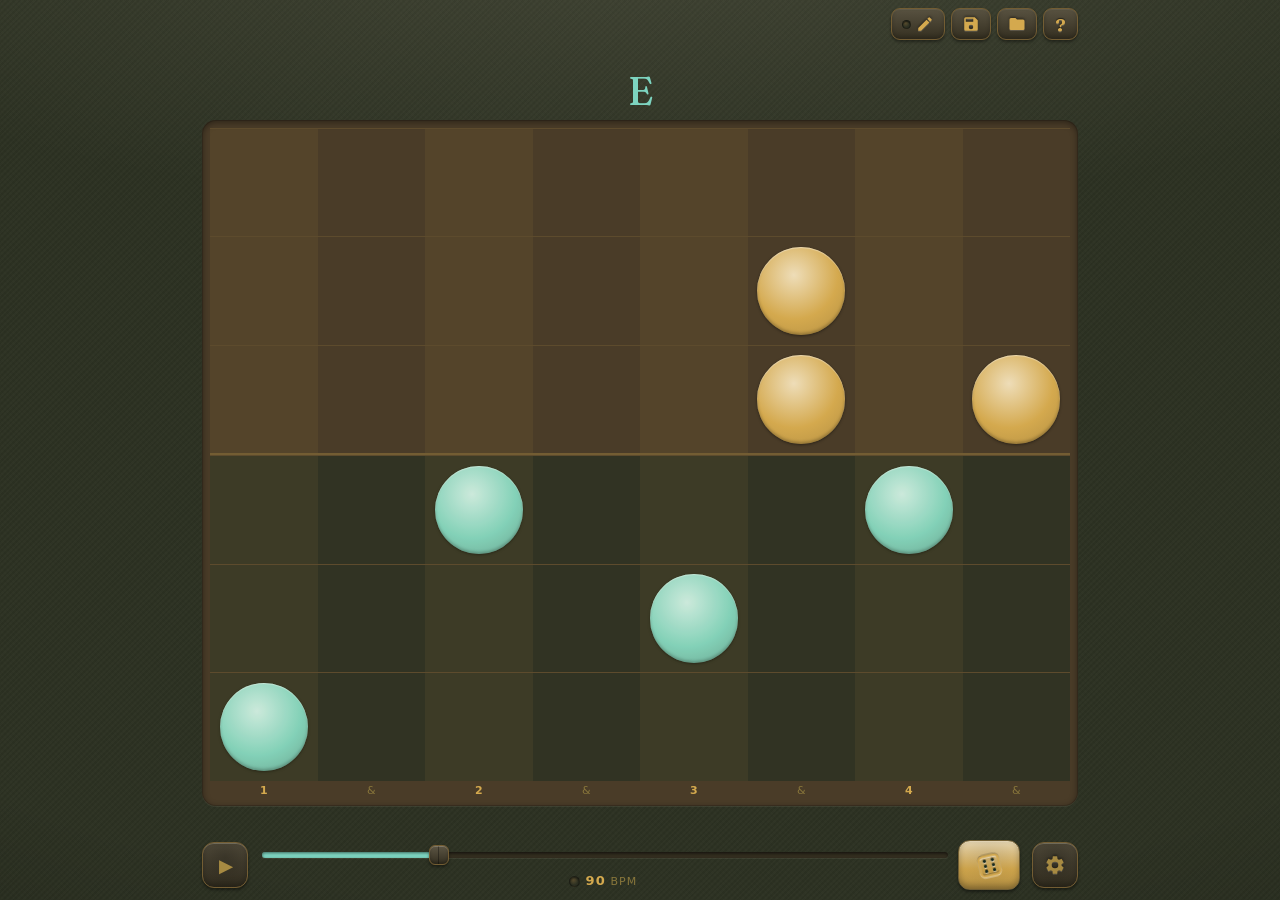
==== index.html @ ef6b600b "v3.11.0 - Nylon / Steel tone toggle (open item 16) His report: the sound is "a bit twangy, almost ha" ====
<!DOCTYPE html>
<html lang="en">
<head>
  <meta charset="UTF-8" />
  <!-- user-scalable=no + maximum-scale=1: his call (v2.14.4). Honoured in a
       standalone install; iOS Safari has ignored it in a browser tab since iOS 10,
       which is why `touch-action: pan-y` on html/body carries that case. See the
       document-lock comment in styles.css. -->
  <meta name="viewport" content="width=device-width, initial-scale=1, maximum-scale=1, user-scalable=no, viewport-fit=cover" />
  <meta name="theme-color" content="#17291e" />
  <meta name="description" content="Random, playable Travis-picking practice patterns on a drum-machine grid." />
  <title>Travis Picker</title>

  <!-- PWA: installable + offline. iOS mostly ignores the manifest, so the
       apple-* tags and apple-touch-icon below are what actually make the
       home-screen install (standalone launch + icon) work on iPhone. -->
  <link rel="manifest" href="manifest.webmanifest" />
  <link rel="icon" type="image/png" sizes="32x32" href="icons/favicon-32.png" />
  <link rel="apple-touch-icon" href="icons/apple-touch-icon.png" />
  <meta name="apple-mobile-web-app-capable" content="yes" />
  <meta name="apple-mobile-web-app-status-bar-style" content="black-translucent" />
  <meta name="apple-mobile-web-app-title" content="Travis" />

  <link rel="stylesheet" href="css/styles.css" />
</head>
<body>
  <main>
    <!-- Header, TWO rows: capo state + the four pattern actions, then the name
         on its own line. It was one row from v2.10.2 (that collapse is what paid
         for moving the musical context above the grid), and the name came back
         down in v2.11.0 when the Guide became a fourth pill: with a capo set,
         the name was left 35px of a 351px row. It now has the full width in
         every state. Measured at 4 bars — see the .app-head comment in the CSS
         for what the second row costs on each screen size. -->
    <header class="app-head">
      <div class="ctx-row">
        <!-- Capo state, top-LEFT and in the same place in both chord modes. Only
             exists when a capo is set, so the default screen is untouched. -->
        <span id="capo-tag" class="capo-tag" data-help="capo-tag" hidden></span>
        <div class="grid-actions">
          <!-- Icon-only (v2.8.2): the three pills were the last text controls in an
               app that otherwise speaks in glyphs, and their labels were eating the
               header width the context readout needs — dropping them frees ~58px,
               which is what keeps even a 4-accidental custom progression at full
               14px instead of shrinking to 11.7px. Engraved like the gear and die.
               `title` carries the words (and the saved count) for a long-press. -->
          <button id="edit-toggle" class="pill pill-icon" type="button" aria-pressed="false" data-help="edit-toggle"
                  aria-label="Edit pattern" title="Toggle manual editing"><span class="rec-lamp" aria-hidden="true"></span><svg viewBox="0 0 24 24" aria-hidden="true"><path d="M3 17.25V21h3.75L17.81 9.94l-3.75-3.75L3 17.25zm17.71-10.21a1 1 0 0 0 0-1.41l-2.34-2.34a1 1 0 0 0-1.41 0l-1.83 1.83 3.75 3.75 1.83-1.83z"/></svg></button>
          <!-- Save and Load are NAV in help mode (help.js's NAV_SELECTOR), not
               educational stops — same treatment as the gear: they're doorways
               into sheets that now have real content of their own worth
               explaining, so the card lives on what's inside, not the pill. -->
          <button id="open-save" class="pill pill-icon" type="button"
                  aria-label="Save pattern" title="Save"><svg viewBox="0 0 24 24" aria-hidden="true"><path d="M17 3H5a2 2 0 0 0-2 2v14a2 2 0 0 0 2 2h14a2 2 0 0 0 2-2V7l-4-4zm-5 16a3 3 0 1 1 0-6 3 3 0 0 1 0 6zm3-10H5V5h10v4z"/></svg></button>
          <button id="open-load" class="pill pill-icon" type="button"
                  aria-label="Load pattern" title="Load"><svg viewBox="0 0 24 24" aria-hidden="true"><path d="M10 4H4a2 2 0 0 0-2 2v12a2 2 0 0 0 2 2h16a2 2 0 0 0 2-2V8a2 2 0 0 0-2-2h-8l-2-2z"/></svg></button>
          <!-- The Guide moved here from the Options sheet (v2.11.0): it was the
               only ACTION in there wearing a field label, and help belongs with
               the app's other always-reachable actions, not on a settings page. -->
          <button id="open-help" class="pill pill-icon pill-help" type="button"
                  aria-pressed="false" data-help="help-mode"
                  aria-label="Help mode: tap anything to see what it does"
                  title="Help">?</button>
        </div>
      </div>
      <div class="name-row" data-help="loaded-name">
        <span id="loaded-name" class="loaded-name"></span>
      </div>
    </header>

    <div class="stage">
      <!-- ONE slot above the grid says what you're playing over, in both chord
           modes: the single chord, or the progression's Roman numerals + key.
           They used to live in different places (chord here, progression up in
           the header), so the readout moved when you switched modes. The slot's
           height is reserved, so the grid never shifts; the big single-mode
           chord still overflows it upward, as it always did. -->
      <!-- One explanation, two boxes: the slot's own height is reserved and
           full-width, but what's IN it is either a 40px chord overflowing
           upward or a text-width run of numerals. `data-help-ring` points help
           mode's highlight at whichever child is actually showing, so it rings
           the thing you tapped rather than the reserved space around it. -->
      <div id="chord-head" class="chord-head" data-help="chord-head" data-help-ring=".c, #context">
        <span class="c"></span>
        <span id="context" class="context" hidden></span>
      </div>
      <section id="grid" class="grid" aria-label="Pattern grid" data-help="grid"></section>
    </div>
  </main>

  <!-- The only permanently-visible controls: the things you reach for with a
       guitar in your hands. Everything else lives in the Options sheet. -->
  <div class="controls">
    <!-- Status chips: sit bottom-right, above the gear, so the header name row
         is reserved for the pattern name. Both can show at once (e.g. Full
         Random bass under ×2), so they're a row, not one slot. -->
    <div class="type-indicators">
      <span id="x2-indicator" class="type-indicator" data-help="x2-indicator"></span>
      <span id="type-indicator" class="type-indicator" data-help="type-indicator"></span>
    </div>
    <div class="transport">
      <button id="play" class="btn-icon btn-play" type="button" aria-pressed="false" data-help="play"
              aria-label="Start metronome">&#x25B6;&#xFE0E;</button>
      <div class="slider-wrap" data-help="bpm">
        <input id="bpm" class="bpm-slider" type="range" min="40" max="240" step="1" value="90"
               aria-label="Tempo in beats per minute" />
        <div class="bpm-readout"><!-- No data-help: the lamp sits INSIDE .slider-wrap, so a tap on it walks up
             to the Tempo card. It's a jewel blinking beside a number marked BPM,
             and its one non-obvious job (counting you in) is Play's card. -->
        <span id="beat-lamp" class="beat-lamp" aria-hidden="true"></span><output id="bpm-value" class="bpm-value" for="bpm">90</output> BPM</div>
      </div>
      <button id="generate" class="btn-icon btn-roll" type="button" data-help="generate"
              aria-label="Generate a new pattern" title="Generate">
        <svg viewBox="0 0 24 24" aria-hidden="true"><rect x="3.2" y="3.2" width="17.6" height="17.6" rx="4" fill="none" stroke="currentColor" stroke-width="2"/><circle cx="8.4" cy="7.4" r="1.4"/><circle cx="8.4" cy="12" r="1.4"/><circle cx="8.4" cy="16.6" r="1.4"/><circle cx="15.6" cy="7.4" r="1.4"/><circle cx="15.6" cy="12" r="1.4"/><circle cx="15.6" cy="16.6" r="1.4"/></svg>
      </button>
      <button id="open-options" class="btn-icon btn-gear" type="button"
              aria-label="Options" title="Options">
        <svg viewBox="0 0 24 24" aria-hidden="true"><path d="M19.14 12.94c.04-.3.06-.61.06-.94 0-.32-.02-.64-.07-.94l2.03-1.58a.49.49 0 0 0 .12-.61l-1.92-3.32a.488.488 0 0 0-.59-.22l-2.39.96c-.5-.38-1.03-.7-1.62-.94l-.36-2.54a.484.484 0 0 0-.48-.41h-3.84c-.24 0-.43.17-.47.41l-.36 2.54c-.59.24-1.13.57-1.62.94l-2.39-.96c-.22-.08-.47 0-.59.22L2.74 8.87c-.12.21-.08.47.12.61l2.03 1.58c-.05.3-.09.63-.09.94s.02.64.07.94l-2.03 1.58a.49.49 0 0 0-.12.61l1.92 3.32c.12.22.37.29.59.22l2.39-.96c.5.38 1.03.7 1.62.94l.36 2.54c.04.24.24.41.47.41h3.84c.24 0 .44-.17.48-.41l.36-2.54c.59-.24 1.12-.56 1.62-.94l2.39.96c.22.08.47 0 .59-.22l1.92-3.32c.12-.22.07-.47-.12-.61l-2.01-1.58zM12 15.6a3.6 3.6 0 1 1 0-7.2 3.6 3.6 0 0 1 0 7.2z"/></svg>
      </button>
    </div>
  </div>

  <!-- Options: generation inputs (set between takes) + app-wide preferences. -->
  <div id="options-sheet" class="sheet" hidden>
    <div class="sheet-backdrop" data-close></div>
    <section class="sheet-panel" role="dialog" aria-modal="true" aria-labelledby="options-title">
      <!-- TWO PAGES. The sheet used to hold everything at once and sat at 460px
           of a 487px cap on a 375x553 phone — ~27px spare, i.e. room for zero new
           control rows (a row is 58px). That ceiling had already pushed the die
           onto a section-header line and left the capo nowhere to go. Splitting
           on the natural seam — what the PATTERN is, vs how the APP behaves —
           gives each page ~150px spare.
           The tabs ride the sheet's TITLE line, so the split costs no height at
           all (the version tag moved into the Guide to make the room). -->
      <header class="sheet-head">
        <h2 id="options-title">Options</h2>
        <div class="segmented seg-tabs" role="tablist" aria-label="Options pages">
          <button type="button" role="tab" id="tab-setup" class="active"
                  aria-controls="page-setup" aria-selected="true">Setup</button>
          <button type="button" role="tab" id="tab-prefs"
                  aria-controls="page-prefs" aria-selected="false">Preferences</button>
        </div>
        <button class="sheet-close" type="button" data-close aria-label="Close"><svg viewBox="0 0 12 12" aria-hidden="true"><path d="M1 1l10 10M11 1L1 11"/></svg></button>
      </header>

      <!-- Both pages occupy the SAME grid cell, so the panel is always as tall as
           the taller one and switching tabs can't make the sheet jump. The
           inactive page is hidden by `visibility` (still occupying its cell), not
           `display`. -->
      <div class="sheet-pages">

      <div class="sheet-page" id="page-setup" role="tabpanel" aria-labelledby="tab-setup">

      <!-- Row 1 is the instrument's CONTEXT — one chord or a progression, and
           where the capo is. Deliberately NOT the die's row (see row 2). -->
      <div class="control-row format-capo">
        <div class="field" data-help="chord-mode">
          <span>Format</span>
          <div id="chord-mode" class="segmented" role="group" aria-label="Chord mode">
            <button type="button" data-mode="single" class="active">Single</button>
            <button type="button" data-mode="progression">Progression</button>
          </div>
        </div>

        <!-- The empty slot sits BETWEEN the two controls as of v2.14.4, which is
             what right-aligns the capo (his note). It moved rather than
             disappearing, so the row keeps its fixed 3-slot geometry — and putting
             the slack here instead of at the right edge means the capo's legend
             still sits over its own stepper rather than floating left of it, which
             is what "right align the button, not the label" asks for.
             The "sounds in" readout used to live in this slot; it moved into the
             header's capo tag (v2.12.0), where the capo state is already reported,
             so the two halves of one fact stopped living on two screens. -->
        <div class="field"></div>

        <!-- Capo: a shape-first transpose. The grid's frets are SHAPE frets, so
             nothing on screen changes — this shifts the sounding pitch and the
             concert-key readout only. Negative values are a down-tuned guitar
             (the same transform, which a physical capo can't do). -->
        <div class="field" data-help="capo">
          <span>Capo</span>
          <div class="stepper" id="capo">
            <button type="button" data-capo-step="-1" aria-label="Capo down">−</button>
            <output id="capo-value" aria-live="off">0</output>
            <button type="button" data-capo-step="1" aria-label="Capo up">+</button>
          </div>
        </div>
      </div>

      <!-- Row 2 is the die's row, and holds NOTHING else it doesn't re-roll —
           that adjacency is the only thing telling you what the die's scope is,
           and since v2.14.4 the die sits directly BESIDE the chord rather than out
           at the row's edge (his note). The whole group is centred, and the two
           modes are cut to the same total width, so nothing moves when you switch.
           See .control-row.with-die. -->
      <div class="control-row with-die">
        <!-- TWO controls that open ONE panel (v2.14.1, his call): the chord and
             its quality are separate cylinders, so they're separated here too —
             two legends over two wells with a division line between them. The
             <select> underneath is still one control holding one chord id; only
             the trigger's face is split (see chordSplitLabel in wheel.js). -->
        <label class="field field-split" id="field-chord" data-help="field-chord">
          <span class="split-legends"><span>Chord</span><span>Quality</span></span>
          <select id="chord"></select>
        </label>

        <!-- ONE field over TWO selects (v2.14.5, his call): key × progression is a
             cross-product the same way root × quality is — "let's play a 1-4-5 in
             C" — so it wears the same split field and opens the same two-drum
             panel. #key carries `dd-native data-dd="1"` so enhanceAll SKIPS it:
             there is one trigger here, owned by #progression, and the key reel
             writes to #key through the commitKey handed to the renderer. Both
             selects stay the source of truth and app.js's two `change` listeners
             are untouched. -->
        <label class="field field-split" id="field-keyprog" data-help="field-keyprog" hidden>
          <span class="split-legends"><span>Key</span><span>Progression</span></span>
          <select id="key" class="dd-native" data-dd="1" aria-label="Key"></select>
          <select id="progression" aria-label="Progression"></select>
        </label>

        <div class="field field-die">
          <!-- The die is a carved key SUNK into a well now (session 27, his call):
               same recessed-well + raised-key material as the capo stepper, so the
               Options sheet speaks one hardware language. The well is the sized
               46px element; the key fills it and sinks straight in on press. This
               deliberately differs from the transport's PROUD Generate die — two
               dice, two treatments, because the options die sits among wells. -->
          <div class="die-well">
          <button id="randomize-chords" class="die-btn" type="button" data-help="randomize-chords"
                  aria-label="Random key and progression" title="Random key &amp; progression">
            <!-- A SIX, and tilted, to match the transport's die (v2.14.6, his
                 note). Same pip layout and radii as #generate's — two columns of
                 three — so the two dice read as the same object; the tilt is on
                 the svg in CSS, like the transport's. The form factor stays this
                 button's own: an engraved outline on a flat key, not the cream
                 Bakelite face. -->
            <svg viewBox="0 0 24 24" aria-hidden="true"><rect x="3.2" y="3.2" width="17.6" height="17.6" rx="4" fill="none" stroke="currentColor" stroke-width="2"/><circle cx="8.4" cy="7.4" r="1.4"/><circle cx="8.4" cy="12" r="1.4"/><circle cx="8.4" cy="16.6" r="1.4"/><circle cx="15.6" cy="7.4" r="1.4"/><circle cx="15.6" cy="12" r="1.4"/><circle cx="15.6" cy="16.6" r="1.4"/></svg>
          </button>
          </div>
        </div>
      </div>

      <!-- Thumb and Fingers sit side by side because that IS the model: two
           layers, generated and re-rolled independently. The row's slots are
           UNEVEN (see .control-row.layers) — the Thumb menu has by far the
           longest values and the other two have the shortest. -->
      <div class="control-row layers">
        <label class="field" data-help="bass">
          <span>Thumb</span>
          <select id="bass"></select>
        </label>
        <label class="field" data-help="chaos">
          <span>Fingers</span>
          <select id="chaos"></select>
        </label>
        <!-- Session 36 — Pattern length's old slot. A two-key segmented
             control, same family as Format/Capo/the die (his call, not the
             Sound-toggle lamp material — that belongs to the Preferences
             page, this sheet's Setup page speaks carved-keys-in-a-well).
             Starts `data-locked` to match the default Single mode (see
             #field-keyprog's static `hidden` for the same pattern);
             setChordMode() flips it as the mode changes.
             LOCKED, NOT `disabled` (his call, session 36c): a disabled button
             can't be `:active`, so a press gave no feedback at all — he wants
             it to press in and POP BACK OUT, i.e. visibly refuse rather than
             sit dead. So the keys stay enabled, the lock lives on the wrapper,
             and app.js refuses the commit; the ka-chunk stays silent because a
             locked press is a no-op, the same rule as re-pressing an already-
             seated key or the capo at an end-stop. -->
        <div class="field" data-help="x2">
          <span>×2</span>
          <div id="x2-toggle" class="segmented" role="group" aria-label="×2 mode" data-locked>
            <button type="button" data-x2="off" class="active">×1</button>
            <button type="button" data-x2="on">×2</button>
          </div>
        </div>
      </div>

      <!-- Swing. On the Setup page rather than Preferences because this is
           part of what you're PLAYING, not how the app behaves — the same
           reasoning that keeps chord and capo here. It is NOT a generation
           input: the die doesn't roll it and it isn't in the pattern, which is
           why it sits below the die's row rather than in it.

           ONE smooth slider over the whole range, like the BPM one it sits
           below — the user tried five named detents (v2.13.1) and preferred
           this. It swings the "&"s only; the quarters resolution that briefly
           rode beside it here was cut for not being Travis picking. -->
      <div class="control-row">
        <label class="field span-3" id="field-swing" data-help="swing">
          <span>Swing</span>
          <div class="slider-well">
            <input id="swing" class="swing-slider" type="range" min="50" max="75" step="1" value="50"
                   aria-label="Swing amount" aria-valuetext="Straight">
            <output id="swing-value" class="swing-value" for="swing">Straight</output>
          </div>
        </label>
      </div>

      </div><!-- /page-setup -->

      <div class="sheet-page is-away" id="page-prefs" role="tabpanel" aria-labelledby="tab-prefs">

      <p class="sheet-sec">Sound</p>

      <!-- Amp pilot lamps in a 2x2 bank — the jewel lights when the layer is on.
           Metronome / Melody / Count-in are what you hear during play; Buttons is
           the UI press-click (its own on/off). ids are unchanged (click-toggle =
           metronome, pattern-toggle = melody) so the app wiring is untouched. -->
      <div class="lamp-row">
        <label class="lamp" data-help="click-toggle">
          <input id="click-toggle" type="checkbox" checked />
          <span class="jewel"></span>
          <span class="t">Metronome</span>
        </label>
        <label class="lamp" data-help="pattern-toggle">
          <input id="pattern-toggle" type="checkbox" checked />
          <span class="jewel"></span>
          <span class="t">Melody</span>
        </label>
        <label class="lamp" data-help="count-in-toggle">
          <input id="count-in-toggle" type="checkbox" checked />
          <span class="jewel"></span>
          <span class="t">Count-in</span>
        </label>
        <label class="lamp" data-help="ui-sound-toggle">
          <input id="ui-sound-toggle" type="checkbox" checked />
          <span class="jewel"></span>
          <span class="t">Buttons</span>
        </label>
      </div>

      <!-- Tone rides UNDER the Sound lamps, not in the appearance row below:
           it's what the guitar sounds like, not how the app looks. A field (the
           dropdown/well family) rather than a segmented key, because carved keys
           in a well are the SETUP page's material and the lamp bank is this
           page's — a two-key segment here would import Setup's language. -->
      <div class="control-row">
        <label class="field" data-help="tone">
          <span>Tone</span>
          <select id="tone"></select>
        </label>
      </div>

      <!-- No "Appearance" caption: these two fields name themselves, the page is
           already called Preferences, and a group caption that looks exactly like
           a field label stacked on top of field labels says nothing. -->
      <div class="control-row">
        <label class="field" data-help="label-mode">
          <span>Note labels</span>
          <select id="label-mode"></select>
        </label>
        <label class="field" data-help="theme">
          <span>Theme</span>
          <select id="theme"></select>
        </label>
      </div>

      </div><!-- /page-prefs -->
      </div><!-- /sheet-pages -->
    </section>
  </div>

  <!-- Saved library: save the current pattern, or load/delete an existing one -->
  <div id="saved-sheet" class="sheet" hidden>
    <div class="sheet-backdrop" data-close></div>
    <section class="sheet-panel" role="dialog" aria-modal="true" aria-labelledby="saved-title">
      <header class="sheet-head">
        <h2 id="saved-title">Save</h2>
        <!-- Export/Import/Restore used to ride this row as three always-visible
             text buttons (session 39); session 43 tucked them behind a "..."
             toggle. His follow-up: keep the toggle, but the revealed buttons
             belong back on THIS row, to the right of the title, same as
             before — not pushed onto a row of their own below. -->
        <button id="library-menu-btn" class="sheet-menu-btn" type="button" data-help="library-menu"
                aria-label="Library options" title="Library options" hidden>
          <svg viewBox="0 0 24 24" aria-hidden="true"><circle cx="5" cy="12" r="2.2"/><circle cx="12" cy="12" r="2.2"/><circle cx="19" cy="12" r="2.2"/></svg>
        </button>
        <div id="library-menu" class="library-menu" hidden>
          <button id="export-btn" type="button" data-help="export-btn">Export</button>
          <button id="import-btn" type="button" data-help="import-btn">Import</button>
          <button id="restore-builtins-btn" type="button" data-help="restore-builtins-btn">Restore</button>
          <input id="import-file" type="file" accept="application/json" hidden />
        </div>
        <button class="sheet-close" type="button" data-close aria-label="Close"><svg viewBox="0 0 12 12" aria-hidden="true"><path d="M1 1l10 10M11 1L1 11"/></svg></button>
      </header>

      <p id="import-hint" class="save-hint"></p>

      <div id="save-section">
        <div class="save-row">
          <input id="save-name" type="text" placeholder="Name this pattern" autocomplete="off" data-help="save-name" />
          <button id="save-btn" class="btn-primary" type="button" data-help="save-btn">Save</button>
        </div>
        <div class="save-hint-row">
          <span id="save-lamp" class="save-lamp" aria-hidden="true"></span>
          <p id="save-hint" class="save-hint"></p>
        </div>
      </div>

      <!-- One card covers every dynamic row inside: the per-item markup is all
           built in app.js, so (same precedent as the grid's per-bar chord
           picker, grid.js) it carries no data-help of its own and falls
           through to this static parent instead — the "every data-help target
           has copy" test only scans this file, not app.js. -->
      <ul id="saved-list" class="saved-list" data-help="saved-list"></ul>
    </section>
  </div>

  <script type="module" src="js/app.js"></script>
</body>
</html>
---- css/styles.css ----
/* styles.css — mobile-first. Phone portrait is the target; desktop is an
   afterthought widened via a min-width query at the bottom.

   VISUAL LANGUAGE (v2.1 identity pass): the whole screen is one warm tweed
   "faceplate" — a piece of gear. The pattern grid is RECESSED into it; the
   transport buttons are RAISED and carved; the type voice is a serif (Fraunces).
   The mood board was 60s/70s RCA country + Gretsch walnut-and-gold + tweed amps.

   Colors come from themes.json via js/theme.js, which sets these custom
   properties on :root. The values below are the "merle" defaults so the app
   still renders correctly if the theme fetch fails. The tweed weave / sheen /
   vignette overlays are fixed rgba (texture, not hue) so they ride every theme;
   the color pass tunes the roles, not this file's structure. */

/* THE PANEL SPEAKS IN THREE VOICES, and each one has a job (session 17):

   --serif   Fraunces. What a control SAYS: values, names, prose — and any word
             INSIDE a control (a dropdown's value, a lamp's name, a button's
             word). The app's actual voice.
   --legend  Jost. What the machine CALLS a thing: the small tracked caps ABOVE
             a control, silkscreened onto the faceplate. Never changes, and
             should recede — Fraunces is characterful enough for both of them.
   --numeral A rounded geometric, for fret numerals inside note circles ONLY.
             A legibility exception, not a third opinion: serif hairlines and
             tracked caps both go mushy at 11px in a 30px circle.

   Both bundled + precached — no font CDN, because the app runs offline. Adding
   a font means adding it to sw.js PRECACHE and bumping CACHE; there's a test.

   Fraunces: latin subset, full variable axes (wght/opsz/SOFT/WONK), OFL 1.1,
   see fonts/OFL-Fraunces.txt.

   Jost: latin subset, variable 400–600, OFL 1.1, see fonts/OFL-Jost.txt.
   Chosen over the system Futura it resembles because REFERENCING a commercial
   system face is only free while every user is on Apple hardware — an OFL face
   is ours to embed, renders identically everywhere, and stays free if this is
   ever sold. Same footing as Fraunces. */
@font-face {
  font-family: "Fraunces";
  src: url("../fonts/fraunces-latin.woff2") format("woff2");
  font-weight: 100 900;
  font-display: swap;
}
@font-face {
  font-family: "Jost";
  src: url("../fonts/jost-latin.woff2") format("woff2");
  font-weight: 400 600;
  font-display: swap;
}

:root {
  --bg: #17291e;        /* app background */
  --surface: #4a3c28;   /* empty grid cells / panels */
  --accent: #d4a94e;    /* beat highlights, buttons, headers, text */
  --active: #7dd4c0;    /* filled note circles (thumb) */
  --label: #12241a;     /* text inside note circles */

  /* Derived by theme.js (blends); these fallbacks match JERRY, the default
     since v2.9.2 — read out of the live app rather than hand-computed, so a
     failed themes.json fetch lands on exactly what a successful one produces. */
  --text: #d4a94e;
  --muted: #88763b;
  --line: #735d33;
  --beat-tint: #5c4a2d;
  --control: #3d3726;
  --playhead: #5e7965;
  --faceplate: #2c3122; /* the tweed base tone (blend of bg+surface) */
  --grid-line: #5d4b2d;
  --band-thumb: #313323;
  --beat-wash: rgba(212, 169, 78, 0.07);
  --hardware: #a3874a;
  --hardware-deep: #725f34;
  --glyph: #a78a42;
  --lamp-hot: #ceefe7;
  --lamp-rim: #45756a;
  --lamp-glow: rgba(125, 212, 192, 0.55);
  --jewel-off-hi: #584c2d;
  --jewel-off: #2e3123;
  --active-deep: #62a596;
  --accent-deep: #b28e42;
  --active-hi: #cbeee6;
  --accent-hi: #eeddb8;
  --recess-shadow: rgba(0, 0, 0, 0.45);

  /* fixed texture overlay (theme-independent bevel highlight) */
  --bevel-hi: rgba(255, 240, 215, 0.07);

  --serif: "Fraunces", "Iowan Old Style", "Charter", Georgia, serif;
  /* The legend falls back to a GROTESQUE, never to the rounded numeral face —
     if Jost is slow or missing, a panel legend should still read as engraved. */
  --legend: "Jost", "Helvetica Neue", Helvetica, Arial, sans-serif;
  --numeral: ui-rounded, "SF Pro Rounded", -apple-system, system-ui, sans-serif;

  /* ONE legend tier, deliberately (session 17). The sheet used to have two —
     a 9px/0.22em section caption above 10px/0.14em field labels — which put the
     SMALLER type on the thing that outranked, and left the two Options pages
     opening with different objects. Anything that names a control from outside
     it now uses exactly these three values. */
  --legend-size: 10px;
  --legend-track: 0.16em;
  --legend-weight: 500;

  /* THE CHORD WHEEL'S GEOMETRY lives here, not in .dd-wheel, because two places
     have to agree on it (v2.14.3, his call): the panel's two barrels, and the
     Options chord field, which is cut to the same width so the control you press
     is the size of the mechanism it opens. The field's well contributes 9px of
     padding + 1px of border per side, which is exactly what the housing
     contributes around the drums — so ONE number serves both, and since
     dropdown.js anchors a panel to the trigger's left edge, each barrel opens
     directly under its own half of the field. */
  /* --drums-w is the PRIMARY constant since v2.14.5, and the two pickers derive
     their splits from it — chord × quality and key × progression must open the
     identical housing, or the field would have to change width between chord
     modes, which is the thing he asked us to stop doing in v2.14.4. */
  --drums-w: 217px;   /* the housing's inside width */
  --drum-gap: 10px;   /* clear space either side of the axle line */
  --drum-axle: 1px;
  --drum-span: calc(var(--drums-w) - var(--drum-gap) * 2 - var(--drum-axle));
  /* Each pair names its FIRST face and derives the second, so a pair can never
     stop summing to the housing. Measured at the reel's 17px serif: "I–♭VII–IV"
     is the widest label anywhere on a drum at ~87px, which is why the progression
     face gets 124 and the key face (widest "Am", ~29px) gets 72. */
  --drum-root: 88px;
  --drum-quality: calc(var(--drum-span) - var(--drum-root));
  --drum-key: 72px;
  --drum-prog: calc(var(--drum-span) - var(--drum-key));
  --wheel-w: calc(var(--drums-w) + 20px);

  /* One gap for every control row, referenced rather than repeated because the
     die's row now computes a member's width FROM it (v2.14.4) — two copies of 8px
     would let the Key/Progression pair stop summing to --wheel-w. */
  --row-gap: 8px;
}

* { box-sizing: border-box; }

/* Kill the ~300ms double-tap-to-zoom delay on tap targets, so a fast double-tap
   on the die fires two generates instead of triggering Safari's zoom gesture.
   Scoped to interactive controls, NOT the viewport — pinch-zoom stays enabled. */
/* `.stepper` is in this list for its CONTAINER, not its buttons: at an end-stop
   the button under your finger goes `disabled`, and the tap then falls through
   to the well behind it — which, without this, is an untagged element and gets
   Safari's double-tap zoom. Rapid capo taps hit that every time. */
button, select, input, .cell, .lamp, .stepper, .segmented {
  touch-action: manipulation;
  /* Kill iOS's default blue tap-highlight overlay — it flashed as a "halo" on
     the light Elizabeth faceplate (invisible on dark themes). We draw our own
     press feedback (push-in + click), so the native flash is pure noise. */
  -webkit-tap-highlight-color: transparent;
}

/* Long-pressing a control on iOS selects its text and can raise the callout
   menu — correct for a web page, wrong for a piece of gear: nobody wants to
   select the word "Unruly" off a knob. NOTE the deliberate absence of `input`
   from this list (unlike the rule above): the save-name field needs selection
   and paste. Prose stays selectable too — the Guide is for reading. */
/* `.bpm-readout` is here as of v2.14.4 (his note): it's a READOUT, not a control,
   so it was in neither list and long-pressing "90 BPM" selected it and raised the
   callout. The `<output>` inside it inherits. Any new readout needs the same. */
button, select, .cell, .lamp, .stepper, .segmented, .dd-trigger, .dd-option,
.pill, .capo-tag, .context, .bar-header, .bpm-readout {
  -webkit-user-select: none;
  user-select: none;
  -webkit-touch-callout: none;
}

/* must beat display:flex etc so hidden controls actually hide */
[hidden] { display: none !important; }

/* THE DOCUMENT IS LOCKED: no page scroll, no rubber-band, no pinch or double-tap
   zoom (v2.14.4, his call — "generally disable scrolling and double tap / pinch to
   zoom across the board"). This REVERSES the earlier scoping decision, which put
   `touch-action` on individual controls and deliberately left the viewport
   zoomable; the app is a fixed one-screen instrument and nothing should slide
   under your thumb mid-take.

   `pan-y` rather than `none`, deliberately: `none` here would also forbid panning
   inside the descendants that are SUPPOSED to scroll — the wheel's reels, a
   dropdown panel, the saved list, and `main` itself, which is the silent safety
   valve that lets the grid scroll inside its own box on a screen too small for it
   (320×454). `pan-y` still rules out pinch-zoom AND double-tap zoom, because both
   are only offered for `auto` and `manipulation`.

   Paired with `user-scalable=no, maximum-scale=1` on the viewport meta. Note iOS
   Safari has ignored `user-scalable=no` in a browser TAB since iOS 10 but honours
   it in a standalone install, so `touch-action` is what carries the tab case. None
   of this is verifiable on the dev box — there is no touch there. */
html, body {
  margin: 0;
  height: 100%;
  overflow: hidden;
  overscroll-behavior: none;
  touch-action: pan-y;
}

body {
  color: var(--text);
  font: 15px/1.3 var(--serif);
  display: flex;
  flex-direction: column;
  min-height: 100dvh;
  -webkit-text-size-adjust: 100%;
  /* the tweed faceplate: top sheen, edge vignette, woven crosshatch, base tone */
  background:
    radial-gradient(120% 52% at 50% -8%, rgba(255, 240, 215, 0.10), transparent 62%),
    radial-gradient(150% 108% at 50% 44%, transparent 52%, rgba(0, 0, 0, 0.34)),
    repeating-linear-gradient(45deg, rgba(0, 0, 0, 0.035) 0 2px, transparent 2px 4px),
    repeating-linear-gradient(-45deg, rgba(255, 245, 225, 0.018) 0 2px, transparent 2px 4px),
    var(--faceplate);
  background-attachment: fixed;
}

/* ---- main / stage ---- */
main {
  flex: 1;
  overflow: auto;
  padding: max(8px, env(safe-area-inset-top)) 12px 4px;
  display: flex;
  flex-direction: column;
}

/* Header, TWO rows again since v2.11.0 — capo + actions, then the name on its
   own line. It went to one row in v2.10.2 to buy the 31px that moved the musical
   context above the grid; the name is coming back down because the row got a
   fourth pill (the Guide) and, with a capo set, the name was left 35px — an
   ellipsis and nothing else. Now it gets the full 351px in every state.
   MEASURED at 4 bars: nothing overflows and the grid never shrinks. On a
   414×818 phone it costs nothing visible (112px of stage slack absorbs it);
   at 375×553 the clearance under the grid goes 28px → 11px, which is the whole
   price. Re-measure both if this row's height ever changes. */
.app-head { flex: 0 0 auto; }

.ctx-row {
  display: flex;
  align-items: center;
  gap: 9px;
  min-height: 32px;
}
/* The name's own row. Full width, so a long saved name reads instead of
   ellipsizing against the pills — which is the entire reason it moved. */
.name-row { display: flex; align-items: baseline; min-width: 0; }
/* THE ROW MUST HOLD ITS HEIGHT WHEN EMPTY. A fresh generation has no name at
   all (deliberate — no "Untitled" placeholder), and an empty inline box is 0px
   tall, so the header swung 33 ↔ 55px and the grid jumped every time you loaded
   or saved. The zero-width space gives the span a line box from ITS OWN font
   metrics, so the reservation tracks the name's size instead of a magic number
   that would silently drift out of step with it. */
.loaded-name::before { content: "\200B"; }
/* (The version tag once lived here, then in the Options sheet header, then at
   the foot of the Guide; it's on help mode's own card now — see
   .help-pop-version. Every earlier home cost width a readout beside it needed.) */
/* Progression + key, ABOVE THE GRID since v2.10.2, in the same slot the single
   chord uses — the two are the same piece of information and used to sit in
   different places. It gets the stage's full width there instead of the ~196px
   it had beside the pills, so `fitContext()` (14px base, 10.5px floor) now never
   has to shrink anything; it stays as insurance for a longer future readout.
   The fixed line-height matters: ♭/♯ (U+266D/U+266F) aren't in Fraunces and the
   fallback font's taller metrics would grow the line box — and with it the row. */
.context {
  max-width: 100%;
  min-width: 0;
  overflow: hidden;
  text-overflow: ellipsis;
  white-space: nowrap;
  text-align: center;
  font-family: var(--serif);
  font-size: 22px;      /* must match CONTEXT_BASE_PX — fitContext sets it inline */
  line-height: 26px;
  font-weight: 600;
  color: var(--text);
  font-variation-settings: "opsz" 30, "SOFT" 30;
}
/* Lifted off the grid's top edge, the same way (and for the same reason) as the
   single-mode chord below — `position: relative; top`, never a `transform`,
   which would promote a compositing layer and reproduce the iOS lingering-label
   bug. Single mode never showed this because .c was already lifted 9px; the
   progression readout sat flush, so edit mode's dashed outline ran through it. */
.context { position: relative; top: -4px; }
.context .key { color: var(--active); font-variation-settings: "opsz" 30, "wght" 560, "SOFT" 40; }
/* the · between progression and key — still breathing room, but 5px not 10px:
   it's 12px of a row where every pixel goes to fitting the numerals unshrunk. */
.context .sep { display: inline-block; margin: 0 5px; }
/* Capo indicator — present ONLY when a capo is set, so the default screen is
   untouched. Top-LEFT of the header, the same place in both chord modes. It can
   afford to be here now that the context has moved above the grid: sharing the
   row with the readout, "whole step down" (~124px) left it 63px and truncated
   the numerals. It shares row 1 with the four pills, which don't yield — so the
   tag is the one that shrinks. (The pattern name has had its own row since
   v2.11.0 and is no longer involved.) */
.capo-tag {
  /* Shrinkable, unlike the pills beside it. The worst string it can hold —
     "WHOLE STEP DOWN → F♯m", single mode on G♯m — measures 151.2px against the
     156.3px the four pills leave it, and at `0 0 auto` anything longer would
     shove the pills off the row instead of degrading. It ellipsizes now. */
  flex: 0 1 auto;
  min-width: 0;
  overflow: hidden;
  text-overflow: ellipsis;
  padding-right: 2px;
  font-family: var(--legend);
  font-size: 10px;
  font-weight: var(--legend-weight);
  letter-spacing: 0.08em;
  text-transform: uppercase;
  white-space: nowrap;
  color: var(--muted);
  /* Carries the sounding key since v2.12.0, so it can contain ♭/♯ — neither is
     in Jost, and the fallback that serves them has a taller line box. Measured:
     "CAPO 2 → F♯" takes this box 13px → 14.5px unpinned. That does NOT currently
     move anything, because the pills beside it are taller and set the row's
     height — so this pin is insurance, not a fix for an observed bug. It's here
     because the house rule says any text that can hold ♭/♯ gets one, and the day
     this row's height stops being pills-driven is not the day to remember why. */
  line-height: 13px;
}
.grid-actions { margin-left: auto; display: flex; gap: 6px; flex: 0 0 auto; }

/* Raised, carved hardware buttons — the transport's bevel language (top-lit face,
   bright top edge, inner bottom shadow, drop shadow) scaled to pill size, so
   Edit/Save/Load feel like real buttons instead of flat software chips. */
.pill {
  font-family: var(--serif);
  color: var(--text);
  border: 1px solid var(--line);
  border-radius: 9px;
  padding: 6px 11px;
  font-size: 13px;
  font-weight: 600;
  cursor: pointer;
  white-space: nowrap;
  background:
    linear-gradient(180deg, rgba(255, 245, 225, 0.14), rgba(0, 0, 0, 0.14)),
    var(--control);
  box-shadow: inset 0 1px 0 var(--bevel-hi),
              inset 0 -2px 4px rgba(0, 0, 0, 0.22),
              0 2px 3px rgba(0, 0, 0, 0.38);
}
.pill:active { transform: translateY(1px); box-shadow: inset 0 2px 6px rgba(0, 0, 0, 0.45); }
/* Icon-only pills (Edit / Save / Load). The glyph is engraved into the pill with
   the same intaglio drop-shadow pair as the transport buttons, so a generic
   pencil/floppy/folder reads as part of the faceplate rather than as borrowed
   software chrome. `line-height: 0` keeps the button the same height as the old
   text version — the row above the grid is a measured 32px. */
.pill-icon {
  display: inline-flex;
  align-items: center;
  padding: 6px 10px;
  line-height: 0;
}
.pill-icon svg {
  width: 18px;
  height: 18px;
  display: block;
  fill: currentColor;
  filter: drop-shadow(0 -1px 1px rgba(0, 0, 0, 0.55)) drop-shadow(0 1px 0 rgba(255, 245, 225, 0.18));
}
/* The Guide, as a fourth pill. Its glyph is a real letter rather than an SVG,
   so it wears the intaglio as a text-shadow pair instead of a drop-shadow
   filter — same engraving, different mechanism. `line-height` is set because
   .pill-icon zeroes it for SVGs. */
.pill-help {
  font-family: var(--serif);
  font-size: 17px;
  font-weight: 700;
  line-height: 18px;
  padding: 6px 11px;
  text-shadow: 0 -1px 1px rgba(0, 0, 0, 0.55), 0 1px 0 rgba(255, 245, 225, 0.18);
}
/* The REC lamp still rides the Edit pill; with no text beside it the lamp and
   glyph need an explicit gap. */
.pill-icon .rec-lamp { margin-right: 5px; }
/* Edit armed = a latching button pressed IN (engaged), wearing the lit REC lamp.
   The pressed look + the red lamp carry the state — no accent ring needed. */
.pill[aria-pressed="true"] {
  color: var(--text);
  transform: translateY(1px);
  background:
    linear-gradient(180deg, rgba(0, 0, 0, 0.18), rgba(255, 245, 225, 0.05)),
    var(--control);
  box-shadow: inset 0 2px 6px rgba(0, 0, 0, 0.5);
}
.pill:disabled { opacity: 0.45; cursor: default; box-shadow: inset 0 1px 0 var(--bevel-hi); }

/* "Armed" REC lamp on the Edit pill: edit mode is the app's record-armed state,
   so the pencil pill wears a pilot lamp that lights and slowly pulses when live
   (pairs with the dashed grid outline). Idle = dark glass; armed = the theme's
   hot lamp colour, glowing brighter than the amber fill it sits on. */
.rec-lamp {
  display: inline-block;
  vertical-align: middle;
  width: 9px;
  height: 9px;
  margin-right: 6px;
  border-radius: 50%;
  /* same glassy jewel body as the Click/Notes lamps, so it reads as hardware */
  background: radial-gradient(circle at 38% 32%, var(--jewel-off-hi), var(--jewel-off) 60%);
  border: 1px solid rgba(0, 0, 0, 0.45);
  box-shadow: inset 0 1px 1px rgba(0, 0, 0, 0.5);
}
/* Armed = lit RED in every theme (a real REC indicator is red, not the theme's
   accent — the one deliberate fixed-hue lamp). The glow breathes so it reads as
   a live light. */
.pill[aria-pressed="true"] .rec-lamp {
  background: radial-gradient(circle at 38% 32%, #ff8472, #e02d2d 55%, #6d0f0f);
  border-color: #5c0d0d;
  animation: rec-pulse 1.15s ease-in-out infinite;
}
@keyframes rec-pulse {
  0%, 100% { box-shadow: 0 0 7px 2px rgba(228, 54, 42, 0.72), inset 0 0 2px rgba(0, 0, 0, 0.35); }
  50%      { box-shadow: 0 0 2px 0 rgba(228, 54, 42, 0.30), inset 0 0 2px rgba(0, 0, 0, 0.35); }
}
@media (prefers-reduced-motion: reduce) {
  .pill[aria-pressed="true"] .rec-lamp {
    animation: none;
    box-shadow: 0 0 6px 1px rgba(228, 54, 42, 0.6), inset 0 0 2px rgba(0, 0, 0, 0.35);
  }
}

/* The pattern name shares the single header row (v2.10.2 — it had a row of its
   own from v2.1, back when the context was up here too). `flex: 0 1 auto` +
   min-width 0 + ellipsis is what actually stops a long name stretching the
   pills — the separate row was belt AND braces, and collapsing it is what freed
   the 31px the context needed above the grid. */
.loaded-name {
  min-width: 0;
  flex: 1 1 auto;
  overflow: hidden;
  text-overflow: ellipsis;
  white-space: nowrap;
  font-family: var(--serif);
  font-size: 17px;
  /* room for descenders (g/j/q/p/y): with overflow:hidden a tight line-height
     clips the tails. 1.3 gives the serif's deep descenders space. */
  line-height: 1.3;
  padding-bottom: 1px;
  font-weight: 600;
  color: var(--active);
  font-variation-settings: "opsz" 44, "wght" 500, "SOFT" 30;
}
.loaded-name.untitled { color: var(--muted); font-style: italic; font-variation-settings: "opsz" 44, "wght" 400; }
.loaded-name .modified { font-size: 12px; font-style: italic; font-weight: 400; color: var(--muted); margin-left: 5px; }

/* Status chips live bottom-right, above the gear (positioned within
   .controls), so the header name row is the pattern name's alone. A ROW, not
   one slot (session 36) — ABS/MIX (bass warning) and ×2 are independent
   conditions that can both be true at once (e.g. Full Random bass + ×2), so
   the wrapper positions the row and each chip lays out inside it. */
.type-indicators {
  position: absolute;
  right: 14px;
  bottom: 100%;
  margin-bottom: 6px;
  display: flex;
  align-items: center;
  gap: 10px;
}
.type-indicator {
  display: inline-flex;
  align-items: center;
  gap: 5px;
  font-family: var(--legend);
  font-size: 10px;
  font-weight: 600;
  letter-spacing: 0.05em;
  color: var(--muted);
  white-space: nowrap;
}
/* absolute/mixed bass and ×2 wear a fixed-amber CAUTION lamp (a warning light —
   like the red REC lamp, a deliberate fixed-hue convention, not the theme
   accent) plus a short label. Steady: it marks a persistent state, not an
   event. The full explanation stays on the title (hover/long-press). ×2's chip
   deliberately matches this — his call — even though the per-bar pass lamps in
   the grid (a different job: which PASS is sounding, not a status readout) use
   the theme-derived lamp colour instead; see CLAUDE.md's ×2 mode section. */
.type-indicator.absolute::before,
.type-indicator.mixed::before,
.type-indicator.x2::before {
  content: "";
  flex: none;
  width: 9px;
  height: 9px;
  border-radius: 50%;
  background: radial-gradient(circle at 38% 32%, #ffd98a, #f0a41e 55%, #7d4e0c);
  border: 1px solid rgba(0, 0, 0, 0.42);
  box-shadow: 0 0 5px 1px rgba(240, 164, 30, 0.6), inset 0 0 2px rgba(0, 0, 0, 0.35);
}
.type-indicator.absolute,
.type-indicator.mixed,
.type-indicator.x2 { color: var(--active); }

/* The grid is PINNED to a consistent upper position so it never moves when you
   switch single<->progression (B1). A single top gap (::before) grows to a cap on
   a tall phone — putting the grid where the progression grid sits — but it's the
   only shrinkable item, so on a short screen it collapses to almost nothing and
   the grid stays fully visible (width sets grid height; there's little slack). */
.stage {
  flex: 1;
  display: flex;
  flex-direction: column;
  justify-content: flex-start;
  gap: 0;
  /* 28px until v2.10.3, trimmed to buy back slack for the bigger readout above
     the grid — at 375×553 with 4 bars the shrinkable ::before gap was down to
     2px, which is no margin at all. 24 keeps a 28px gap to the transport. */
  padding-bottom: 24px;
  min-height: 0;
  position: relative;
}
.stage::before {
  content: "";
  flex: 0 1 112px; /* upward-bias cap; the ONLY item that shrinks when tight */
  min-height: 0;
}

/* The one "what am I playing over" slot, above the grid — the single chord, or
   the progression's numerals + key. Modest either way: the grid is the hero.
   Its height is RESERVED (22px) and it's always present, so the grid sits in the
   same place in both chord modes and switching can't move it. The 40px single-
   mode chord still overflows the slot upward (overflow: visible + flex-end), the
   way it did when this box was zero-height. */
.chord-head {
  flex: 0 0 auto;
  height: 28px;
  overflow: visible;
  display: flex;
  align-items: flex-end;
  justify-content: center;
  text-align: center;
  min-width: 0;
}
.chord-head .c {
  font-family: var(--serif);
  font-size: 40px;
  line-height: 1;
  color: var(--active);
  /* lift the glyph off the grid's top edge. `position:relative;top` rather than
     `transform` on purpose — a transform promotes this to its own compositing
     layer, which iOS Safari left painted behind the Options sheet's backdrop
     after the mode switched (the lingering-label bug). */
  position: relative;
  top: -9px;
  font-variation-settings: "opsz" 60, "wght" 480, "SOFT" 40;
}

/* Every bar is on screen at once — practice is hands-free, so nothing may
   require scrolling. Cells are fractions of available width (square via
   aspect-ratio) not a fixed pixel size, and 4 bars wrap to a 2x2. The track is
   also the RECESSED panel the whole grid sinks into. */
.grid { width: 100%; flex: 0 0 auto; }
.grid-track {
  display: grid;
  gap: 8px;
  grid-template-columns: 1fr;
  --note-font: 15px;
  padding: 8px;
  border-radius: 14px;
  background: var(--surface);
  box-shadow: inset 0 2px 7px var(--recess-shadow, rgba(0,0,0,0.45)),
              inset 0 0 0 1px rgba(0, 0, 0, 0.16),
              0 1px 0 var(--bevel-hi);
}
.grid-track[data-bars="2"] { grid-template-columns: repeat(2, 1fr); --note-font: 12px; gap: 6px; }
.grid-track[data-bars="4"] { grid-template-columns: repeat(2, 1fr); --note-font: 10px; gap: 6px; }

.bar { min-width: 0; position: relative; }

/* chord label / picker above each bar. In single mode the header is empty (the
   big chord-head carries it); in progression mode it holds the numeral chip +
   the chord <select>. */
.bar-header {
  position: relative;
  display: flex;
  justify-content: center;
  align-items: center;
  min-height: 22px;
  margin-bottom: 4px;
}
.bar-header:empty { display: none; }
.bar-header.static {
  font-family: var(--serif);
  font-size: 18px;
  font-weight: 500;
  color: var(--active);
  font-variation-settings: "opsz" 40, "wght" 460, "SOFT" 40;
}
/* The numeral chip (bar 1/2/3/4) that used to live here is GONE (session 36,
   his call) — reading order is already left-right, top-bottom, so it was
   redundant, and on light themes its --muted-on--control contrast read as
   absent anyway.
   ×2 pass lamps sit at the left of the bar's chord label, CENTRED VERTICALLY
   in it (session 36c, his note — pinned near the top edge they read as
   crowding the border). Left lights on the FIRST pass through this bar's
   chord, right on the SECOND — app.js's playhead (highlightColumn) touches
   them directly the same way it touches .cell.playing (no re-render, no second
   clock; see metronome.js's splitAudioBar and grid.js's passLampSelector).
   THE MATERIAL IS THE BEAT LAMP'S, EXACTLY (his call, session 36c): same 11px
   jewel, same idle glass, same rim, same inset. They're the same KIND of
   object — a lamp reporting where you are in the loop — so they should be
   indistinguishable at rest, and a brief detour through a solid `--muted` fill
   (an attempt to fix a legibility report that turned out to be the dead
   selector, not the colour) made them visibly diverge. The one deliberate
   difference is LIT: the beat lamp animates a decaying flash per beat, while a
   pass lamp holds steady for the whole pass it marks — so this borrows
   beat-blink's 0% keyframe as a STEADY state. Rim stays constant either way,
   per the pure-flash convention (only the glass brightens, nothing moves). */
.pass-lamps {
  position: absolute;
  left: 5px;
  top: 50%;
  transform: translateY(-50%);
  display: flex;
  gap: 4px;
  z-index: 1;
}
.pass-lamp {
  width: 11px;
  height: 11px;
  border-radius: 50%;
  background: radial-gradient(circle at 38% 32%, var(--jewel-off-hi), var(--jewel-off) 60%);
  border: 1px solid rgba(0, 0, 0, 0.4);
  box-shadow: inset 0 1px 2px rgba(0, 0, 0, 0.5);
}
.pass-lamp.lit {
  background: radial-gradient(circle at 38% 32%, var(--lamp-hot), var(--active) 55%, var(--lamp-rim));
  box-shadow: inset 0 1px 2px rgba(0, 0, 0, 0.5), 0 0 7px 2px var(--lamp-glow);
}

.bar-chord {
  width: 100%;
  appearance: none;
  background: var(--control);
  color: var(--active);
  border: 1px solid var(--line);
  border-radius: 6px;
  padding: 4px 4px;
  font-family: var(--serif);
  font-size: 15px;
  font-weight: 600;
  text-align: center;
  text-align-last: center;
  box-shadow: inset 0 1px 0 var(--bevel-hi);
}

/* rows: quiet horizontal string lines; thumb rows (4/5/6, at the bottom) banded;
   a stronger divider under string 3 splits fingers (top) from thumb (bottom). */
.row { display: grid; grid-template-columns: repeat(8, 1fr); border-top: 1px solid var(--grid-line); }
.row:first-child { border-top: 0; }
.row.domain-thumb { background: var(--band-thumb); }
.row.domain-divider { border-bottom: 2px solid var(--line); }

.cell {
  aspect-ratio: 1;
  min-width: 0;
  display: flex;
  align-items: center;
  justify-content: center;
  position: relative;
}
/* downbeat columns get a faint wash (layered so it rides the banding).
   Translucent + derived toward `accent`: dims on light themes, lifts on dark. */
.cell.beat::before {
  content: "";
  position: absolute;
  inset: 0;
  background: var(--beat-wash);
  pointer-events: none;
}

/* edit mode: cells become tappable. Off by default so you can't nudge a
   pattern by accident while playing. */
/* offset 3px, not 5: the outline is drawn OUTSIDE the track, so its reach
   (offset + width) is what has to clear the readout above and the transport
   below. At 5px it reached 7px and cut through the feet of the progression
   readout, and at 4 bars on a 375×553 screen it came within 4px of the
   transport. 3px reaches 5px and still reads as a frame around the grid. */
.grid-track.editable { outline: 2px dashed var(--active); outline-offset: 3px; border-radius: 8px; }
.grid-track.editable .cell { cursor: pointer; }
.grid-track.editable .cell:active { filter: brightness(1.35); }

/* The notes are the hero, so they read as physical domed tokens: a top-lit radial
   fill + an inset rim-light and under-shadow. The fret numeral sits centre, on the
   mid-tone base, so it stays legible. Dome colours come from the per-theme
   hi/deep derivations, so every theme domes. */
.note {
  width: 82%;
  height: 82%;
  border-radius: 50%;
  display: flex;
  align-items: center;
  justify-content: center;
  font-family: var(--numeral);
  font-size: var(--note-font);
  line-height: 1;
  font-weight: 700;
  box-shadow:
    0 1px 3px rgba(0, 0, 0, 0.42),
    inset 0 1px 1px rgba(255, 255, 255, 0.42),
    inset 0 -2px 3px rgba(0, 0, 0, 0.24);
}
.note-thumb {
  background: radial-gradient(circle at 42% 32%, var(--active-hi), var(--active) 56%, var(--active-deep));
  color: var(--label);
}
.note-finger {
  background: radial-gradient(circle at 42% 32%, var(--accent-hi), var(--accent) 56%, var(--accent-deep));
  color: var(--bg);
}

/* beat-number ruler under each bar */
.ruler { display: grid; grid-template-columns: repeat(8, 1fr); margin-top: 3px; }
.tick { text-align: center; font-family: var(--numeral); font-size: 11px; color: var(--muted); }
.tick.beat { color: var(--text); font-weight: 700; }

/* playhead: the column currently sounding. Banding now lives on the ROW, so a
   `.cell.playing` (targeting the cell) always paints over it — the old
   specificity fight with the thumb-row tint is gone. The note still lifts +
   glows because on a beat the circle covers the column tint. */
.grid-track .row .cell.playing { background: var(--playhead); position: relative; z-index: 1; }
.cell.playing .note {
  transform: scale(1.14);
  box-shadow: 0 0 0 2px var(--playhead-glow), 0 0 9px 1px var(--playhead-glow);
}
.grid-track.counting { opacity: 0.55; }

/* ---- transport: raised, carved hardware buttons ---- */
.controls {
  position: relative; /* anchor for the caution indicator sitting above the gear */
  padding: 6px 12px;
  padding-bottom: max(10px, env(safe-area-inset-bottom));
}
.transport {
  display: flex;
  align-items: center;
  gap: 12px;
}
/* 44px+ tap targets; used one-handed with a guitar in the way. Dished (concave
   radial + inner shadow) with a raised chamfer + a carved-in glyph/icon. */
.btn-icon {
  flex: 0 0 auto;
  width: 46px;
  height: 46px;
  display: flex;
  align-items: center;
  justify-content: center;
  font-family: var(--serif);
  font-size: 17px;
  font-weight: 700;
  color: var(--text);
  border: 1px solid var(--line);
  border-radius: 12px;
  cursor: pointer;
  font-variant-numeric: tabular-nums; /* count-in digits mustn't jiggle */
  background:
    radial-gradient(120% 120% at 50% 32%, rgba(0, 0, 0, 0.22), transparent 62%),
    linear-gradient(180deg, rgba(255, 245, 225, 0.12), rgba(0, 0, 0, 0.16)),
    var(--control);
  box-shadow: inset 0 1px 0 rgba(255, 245, 225, 0.22),
              inset 0 -3px 6px rgba(0, 0, 0, 0.30),
              0 2px 3px rgba(0, 0, 0, 0.42);
}
.btn-icon:active { transform: translateY(1px); box-shadow: inset 0 2px 7px rgba(0, 0, 0, 0.5); }
.btn-icon svg {
  width: 22px;
  height: 22px;
  fill: currentColor;
  filter: drop-shadow(0 -1px 1px rgba(0, 0, 0, 0.55)) drop-shadow(0 1px 0 rgba(255, 245, 225, 0.18));
}
.btn-play { color: var(--glyph); }
/* Playing = a latched button held IN (like armed Edit): pressed down + lit. It
   reads "in" the same way the stepper key does on press — ONE clean top-weighted
   inset for the near wall in shadow, plus a hairline of bounce along the BOTTOM
   for the far wall catching light. The old version stacked a dark top-radial and
   TWO top insets, which piled everything at the top edge and read as a heavy bar
   rather than a recess (his note, v2.14.7). The radial is gentler now and centred,
   so the lit colour still shows through the sink. */
.btn-play[aria-pressed="true"] {
  color: var(--label);
  transform: translateY(2px);
  background:
    radial-gradient(120% 110% at 50% 45%, rgba(0, 0, 0, 0.22), transparent 66%),
    linear-gradient(180deg, var(--active-deep), var(--active) 74%);
  border-color: var(--hardware-deep);
  box-shadow:
    inset 0 2px 5px rgba(0, 0, 0, 0.42),
    inset 0 -1px 0 rgba(255, 245, 225, 0.12),
    0 1px 1px rgba(0, 0, 0, 0.24);
}
/* Generate is the most-pressed button — bigger, and a cream Bakelite die that's
   findable without looking. */
.btn-roll {
  width: 62px;
  height: 50px;
  border-color: var(--hardware-deep);
  background:
    radial-gradient(120% 120% at 50% 30%, rgba(0, 0, 0, 0.10), transparent 60%),
    linear-gradient(180deg, var(--accent-hi), var(--accent) 58%, var(--accent-deep));
  /* Ease the shadow so the raised state doesn't SNAP back on release — the snap
     read as a flicker on pop-out. Fast enough (~70ms) to still feel instant. */
  transition: box-shadow 0.07s ease;
}
/* pips in `bg`: every theme gets its own die — navy pips on Doc's ivory,
   cream on Elizabeth's chocolate (fixed brown pips went invisible there) */
.btn-roll svg {
  width: 27px;
  height: 27px;
  fill: var(--bg);
  transform: rotate(-13deg);
  filter: drop-shadow(0 -1px 0 rgba(0, 0, 0, 0.28)) drop-shadow(0 1px 0 rgba(255, 255, 255, 0.55));
}
/* The die is tilted + light, so the generic 1px translate press read as the
   whole thing "sliding". It sinks straight IN instead — inset shadow only, no
   transform — for a clean press with no lateral motion. */
.btn-roll:active {
  transform: none;
  box-shadow: inset 0 3px 8px rgba(0, 0, 0, 0.4), 0 1px 2px rgba(0, 0, 0, 0.42);
}
.btn-gear { color: var(--glyph); }

/* slider + BPM readout underneath (full-width slider = more precise) */
.slider-wrap { flex: 1 1 auto; min-width: 0; display: flex; flex-direction: column; gap: 4px; }
.bpm-slider {
  width: 100%;
  min-width: 0;
  height: 24px;
  -webkit-appearance: none;
  appearance: none;
  background: transparent;
  cursor: pointer;
}

/* FADERS (session 27 polish): both sliders wear one machined-slot + raised-cap
   treatment instead of the native flat track + round thumb, so the two remaining
   native controls join the hardware language. The track is a recessed slot; the
   traveled portion fills in accent (WebKit reads `--pct` set by paintSlider() in
   app.js, since it has no ::-moz-range-progress; Firefox uses the progress pseudo
   and ignores --pct); the thumb is a raised fader cap with a centre groove.
   `appearance: none` is what lets us draw all of it — the native drag is untouched
   (a test drags both). One shared rule set; `.swing-slider` only differs in flex. */
.bpm-slider::-webkit-slider-runnable-track,
.swing-slider::-webkit-slider-runnable-track {
  height: 6px;
  border-radius: 4px;
  background:
    linear-gradient(90deg, var(--active) var(--pct, 0%), rgba(0, 0, 0, 0) var(--pct, 0%)),
    linear-gradient(180deg, rgba(0, 0, 0, 0.32), rgba(0, 0, 0, 0.12)),
    var(--control);
  box-shadow: inset 0 1px 3px rgba(0, 0, 0, 0.5), 0 1px 0 var(--bevel-hi);
}
.bpm-slider::-moz-range-track,
.swing-slider::-moz-range-track {
  height: 6px;
  border-radius: 4px;
  background: linear-gradient(180deg, rgba(0, 0, 0, 0.32), rgba(0, 0, 0, 0.12)), var(--control);
  box-shadow: inset 0 1px 3px rgba(0, 0, 0, 0.5);
}
.bpm-slider::-moz-range-progress,
.swing-slider::-moz-range-progress {
  height: 6px;
  border-radius: 4px;
  background: var(--active);
}
.bpm-slider::-webkit-slider-thumb,
.swing-slider::-webkit-slider-thumb {
  -webkit-appearance: none;
  width: 20px;
  height: 20px;
  /* centre the 20px cap on the 6px slot: (6 - 20) / 2 */
  margin-top: -7px;
  border-radius: 6px;
  border: 1px solid var(--line);
  background:
    linear-gradient(90deg, transparent calc(50% - 0.5px), rgba(0, 0, 0, 0.34) calc(50% - 0.5px), rgba(0, 0, 0, 0.34) calc(50% + 0.5px), transparent calc(50% + 0.5px)),
    linear-gradient(180deg, rgba(255, 245, 225, 0.16), rgba(0, 0, 0, 0.16)),
    var(--control);
  box-shadow: inset 0 1px 0 rgba(255, 245, 225, 0.22), inset 0 -2px 3px rgba(0, 0, 0, 0.22), 0 2px 3px rgba(0, 0, 0, 0.4);
}
.bpm-slider::-moz-range-thumb,
.swing-slider::-moz-range-thumb {
  width: 20px;
  height: 20px;
  border-radius: 6px;
  border: 1px solid var(--line);
  background:
    linear-gradient(90deg, transparent calc(50% - 0.5px), rgba(0, 0, 0, 0.34) calc(50% - 0.5px), rgba(0, 0, 0, 0.34) calc(50% + 0.5px), transparent calc(50% + 0.5px)),
    linear-gradient(180deg, rgba(255, 245, 225, 0.16), rgba(0, 0, 0, 0.16)),
    var(--control);
  box-shadow: inset 0 1px 0 rgba(255, 245, 225, 0.22), 0 2px 3px rgba(0, 0, 0, 0.4);
}
/* NO press-in on the cap: a fader SLIDES, it doesn't seat like a button (his note,
   session 28). The cap keeps its raised look the whole time it travels. */
.bpm-readout {
  text-align: center;
  font-family: var(--numeral);
  font-size: 11px;
  letter-spacing: 0.10em;
  color: var(--muted);
}
.bpm-value { color: var(--text); font-size: 13px; font-weight: 700; font-variant-numeric: tabular-nums; }

/* Beat lamp: an amp pilot jewel by the BPM readout that blinks on each beat
   (brighter on the downbeat). Driven off the same audio-clock rAF loop as the
   playhead — no second clock — so it doubles as a SILENT visual metronome when
   the click is toggled off. Idle glass matches the Click/Notes jewels; the blink
   flashes the theme's lamp colour and decays before the next beat (short enough
   to stay crisp at 240bpm, where beats are 0.25s apart). */
.beat-lamp {
  display: inline-block;
  vertical-align: middle;
  width: 11px;
  height: 11px;
  margin-right: 6px;
  border-radius: 50%;
  background: radial-gradient(circle at 38% 32%, var(--jewel-off-hi), var(--jewel-off) 60%);
  border: 1px solid rgba(0, 0, 0, 0.4);
  box-shadow: inset 0 1px 2px rgba(0, 0, 0, 0.5);
}
.beat-lamp.lit { animation: beat-blink 0.28s ease-out; }
.beat-lamp.lit.downbeat { animation: beat-blink-down 0.32s ease-out; }
/* Pure flash: the rim (inset) is CONSTANT and the size never changes — only the
   glass brightens and an outer glow blooms then fades. No transform, no shifting
   inset, so it reads as a lamp lighting, not a button pushing in and out. */
@keyframes beat-blink {
  0% {
    background: radial-gradient(circle at 38% 32%, var(--lamp-hot), var(--active) 55%, var(--lamp-rim));
    box-shadow: inset 0 1px 2px rgba(0, 0, 0, 0.5), 0 0 7px 2px var(--lamp-glow);
  }
  100% {
    background: radial-gradient(circle at 38% 32%, var(--jewel-off-hi), var(--jewel-off) 60%);
    box-shadow: inset 0 1px 2px rgba(0, 0, 0, 0.5), 0 0 0 0 rgba(0, 0, 0, 0);
  }
}
@keyframes beat-blink-down {
  0% {
    background: radial-gradient(circle at 38% 32%, var(--lamp-hot), var(--active) 50%, var(--lamp-rim));
    box-shadow: inset 0 1px 2px rgba(0, 0, 0, 0.5), 0 0 11px 3px var(--lamp-glow);
  }
  100% {
    background: radial-gradient(circle at 38% 32%, var(--jewel-off-hi), var(--jewel-off) 60%);
    box-shadow: inset 0 1px 2px rgba(0, 0, 0, 0.5), 0 0 0 0 rgba(0, 0, 0, 0);
  }
}
@media (prefers-reduced-motion: reduce) {
  .beat-lamp.lit, .beat-lamp.lit.downbeat { animation-duration: 0.12s; }
}

/* ---- Options / Saved sheets ---- */
.sheet { position: fixed; inset: 0; z-index: 20; display: flex; flex-direction: column; justify-content: flex-end; }
.sheet-backdrop { position: absolute; inset: 0; background: rgba(10, 6, 3, 0.48); }
/* the sheet is the same tweed object, lifted forward, with a hardware hairline lip */
.sheet-panel {
  position: relative;
  border-top: 1px solid var(--hardware);
  border-radius: 22px 22px 0 0;
  padding: 14px 16px max(16px, env(safe-area-inset-bottom));
  max-height: 88dvh;
  display: flex;
  flex-direction: column;
  gap: 8px;
  background:
    radial-gradient(130% 40% at 50% 0%, rgba(255, 240, 215, 0.08), transparent 60%),
    repeating-linear-gradient(45deg, rgba(0, 0, 0, 0.04) 0 2px, transparent 2px 4px),
    repeating-linear-gradient(-45deg, rgba(255, 245, 225, 0.02) 0 2px, transparent 2px 4px),
    var(--faceplate);
  box-shadow: 0 -12px 34px rgba(0, 0, 0, 0.5), inset 0 1px 0 rgba(255, 245, 225, 0.10);
}
.sheet-head { display: flex; align-items: center; gap: 10px; margin-bottom: 2px; }
.sheet-head h2 {
  margin: 0;
  font-family: var(--serif);
  font-size: 21px;
  font-weight: 600;
  color: var(--accent);
  font-variation-settings: "opsz" 44, "wght" 520, "SOFT" 30;
}
/* The ✕ is DRAWN, not typed: U+2715 isn't in Fraunces or Jost, so it fell back
   to the system UI font — the one element in the app rendering in Arial. */
.sheet-close {
  margin-left: auto;
  display: flex;
  align-items: center;
  justify-content: center;
  color: var(--glyph);
  border: 1px solid var(--line);
  border-radius: 9px;
  width: 32px;
  height: 32px;
  cursor: pointer;
  background: linear-gradient(180deg, rgba(255, 245, 225, 0.10), rgba(0, 0, 0, 0.16)), var(--control);
  box-shadow: inset 0 1px 0 rgba(255, 245, 225, 0.18), inset 0 -2px 4px rgba(0, 0, 0, 0.28);
}
.sheet-close svg { width: 12px; height: 12px; stroke: currentColor; stroke-width: 2.2; stroke-linecap: round; fill: none; }
.sheet-close:active { transform: translateY(1px); box-shadow: inset 0 2px 6px rgba(0, 0, 0, 0.45); }
/* The Load sheet's "..." (library-menu-btn): same box as the ✕ so the two read
   as one family of header icon-buttons, filled dots rather than a stroked
   glyph so it doesn't compete with the ✕'s cross for attention. */
.sheet-menu-btn {
  display: flex;
  align-items: center;
  justify-content: center;
  color: var(--glyph);
  border: 1px solid var(--line);
  border-radius: 9px;
  width: 32px;
  height: 32px;
  cursor: pointer;
  background: linear-gradient(180deg, rgba(255, 245, 225, 0.10), rgba(0, 0, 0, 0.16)), var(--control);
  box-shadow: inset 0 1px 0 rgba(255, 245, 225, 0.18), inset 0 -2px 4px rgba(0, 0, 0, 0.28);
}
.sheet-menu-btn svg { width: 16px; height: 16px; fill: currentColor; }
.sheet-menu-btn:active { transform: translateY(1px); box-shadow: inset 0 2px 6px rgba(0, 0, 0, 0.45); }
/* A group caption inside a sheet is THE SAME OBJECT as a field's label — same
   face, size, tracking and left edge (it used to be 9px/0.22em, 2px indented,
   i.e. smaller type on the thing that outranks, and it made the two Options
   pages open with different-looking objects). Only the margins differ, because
   this one captions a group rather than a single control. */
.sheet-sec {
  display: flex;
  align-items: center;
  gap: 10px;
  margin: 8px 0 4px;
  font-family: var(--legend);
  font-size: var(--legend-size);
  font-weight: var(--legend-weight);
  letter-spacing: var(--legend-track);
  text-transform: uppercase;
  color: var(--muted);
}
.sheet-sec:first-of-type { margin-top: 0; }

/* The chord randomiser, in the capo/stepper language since session 27 (his call):
   a carved KEY sunk into a recessed WELL, so the Options sheet is one hardware
   family. The well is the sized 46px element (the track the die used to get from
   the grid); the key fills it. Two elements for the same reason the capo needs
   them — a single element can't read as both a recessed frame AND a proud key.
   This DIVERGES from the transport's proud cream Generate die on purpose: two
   dice, two treatments, because this one sits among wells. */
.die-well {
  /* An EXPLICIT 46px since v2.14.4 — `width: 100%` collapsed to 21px once the row
     stopped being a grid handing it a track. The well now carries that width and
     the key fills it. */
  width: 46px;
  height: 42px;
  border: 1px solid rgba(0, 0, 0, 0.4);
  border-radius: 9px;
  overflow: hidden;
  /* identical recessed frame to `.stepper` and `.field select` */
  background: linear-gradient(180deg, rgba(0, 0, 0, 0.22), rgba(0, 0, 0, 0.10)), var(--control);
  box-shadow: inset 0 2px 4px rgba(0, 0, 0, 0.35), 0 1px 0 var(--bevel-hi);
}
.die-btn {
  display: inline-flex;
  align-items: center;
  justify-content: center;
  width: 100%;
  height: 100%;
  padding: 0;
  border: none;
  color: var(--glyph);
  cursor: pointer;
  /* the same cap-lit-from-above key material as a stepper button */
  background: linear-gradient(180deg, rgba(255, 245, 225, 0.10), rgba(0, 0, 0, 0.16)), var(--control);
  box-shadow: inset 0 1px 0 rgba(255, 245, 225, 0.16);
  transition: box-shadow 0.07s ease;
}
/* Tilted to the same -13deg as the transport's die (v2.14.6, his note): the two
   dice share a glyph, so they sit at the same angle. Only the material differs
   now — this is an engraved outline on a recessed key rather than a cream face. */
.die-btn svg { width: 19px; height: 19px; fill: currentColor; transform: rotate(-13deg); }
/* Sinks straight IN like a stepper key — no translate (a lateral shift reads as
   the key sliding rather than seating; the same reason .btn-roll sinks in). */
.die-btn:active { box-shadow: inset 0 2px 6px rgba(0, 0, 0, 0.45); }
/* the die's slot has no caption, so pin it to the row's baseline */
.field-die { justify-content: flex-end; }

/* The tabs ride the sheet's title line — the split costs no height that way.
   Compact type: they share the row with the title and the ✕. */
.seg-tabs { margin-left: auto; flex: 0 0 auto; }
/* THE PAGE TABS ARE A LATCHING KEY PAIR (v2.14.5, his call after seeing three
   mockups). They used to be a second `.segmented` — the same lit gold capsule as
   the Format control 50px below, which is why they read as the same kind of
   thing: "the page selector sort of blends with the controls."
   His brief: keep the silkscreened voice and the jewel, but make it obviously
   pressable — "a more narrow rectangular button to suit the font. You press one,
   it pops in, light comes on. The other pops out and light off."
   So: two narrow keys in the LEGEND voice (Jost caps, because a page name is what
   the machine CALLS a place, not a value you're setting), each carrying a jewel
   from the existing lamp family. The current page is HELD IN — debossed, no drop
   shadow, jewel lit; the other stands proud with its jewel dark. Nothing else in
   the sheet is a small engraved key with a lamp, so it can't be confused with a
   control again.
   Doubled-up class for SPECIFICITY: `.segmented button` is defined later in this
   file, and with a bare `.seg-tabs button` it won on source order. */
.segmented.seg-tabs {
  border: 0;
  border-radius: 0;
  overflow: visible;
  background: none;
  box-shadow: none;
  gap: 6px;
}
.segmented.seg-tabs button {
  flex: 0 0 auto;
  display: inline-flex;
  align-items: center;
  gap: 6px;
  padding: 7px 8px;
  /* a narrow rectangle, not a capsule — the 5px radius is a machined key, and it
     deliberately does not echo the 9px capsule the Format control wears */
  border: 1px solid var(--line);
  border-radius: 5px;
  font-family: var(--legend);
  font-size: 10px;
  letter-spacing: var(--legend-track);
  font-weight: var(--legend-weight);
  text-transform: uppercase;
  white-space: nowrap;
  color: var(--muted);
  /* raised: the same cap-lit-from-above material as the die and the pills */
  background: linear-gradient(180deg, rgba(255, 245, 225, 0.10), rgba(0, 0, 0, 0.16)), var(--control);
  box-shadow: inset 0 1px 0 rgba(255, 245, 225, 0.16), 0 2px 3px rgba(0, 0, 0, 0.34);
  /* Ease the shadow so the raised state doesn't SNAP back on release — exactly the
     flicker-on-pop-out that .btn-roll and .dd-trigger already ease away. This is
     half the fix for the flash he reported on these keys; the other half is that
     `:active` now looks identical to `.active` (see below). */
  transition: box-shadow 0.07s ease;
}
/* the jewel, dark. Same body as the Sound lamps so it reads as the same family. */
.segmented.seg-tabs button::before {
  content: "";
  flex: none;
  width: 5px;
  height: 5px;
  border-radius: 50%;
  background: var(--jewel-off);
  box-shadow: inset 0 0 0 1px rgba(0, 0, 0, 0.5);
}
/* HELD IN. No `transform` — a translate would read as the key sliding rather than
   seating, the same reason the die sinks straight in. */
/* The seated state has to carry at 10px, which took more contrast than the first
   pass gave it: the cap's own top highlight is REMOVED (a raised key catches the
   light, a sunk one doesn't), the fill goes darker than the surrounding plate, and
   the inset runs deep with a hairline of bounce along the bottom edge — the
   underside of the recess catching light, which is what says "in" rather than
   "dark". Judged on a screenshot at 375 wide, which is where it has to work.
   Declared with `:active` below, so the two are the same look by construction. */
.segmented.seg-tabs button.active::before {
  background: radial-gradient(circle at 50% 35%, var(--lamp-hot), var(--active) 60%);
  box-shadow: inset 0 0 0 1px var(--lamp-rim), 0 0 5px var(--lamp-glow);
}
/* PRESSING A LATCHING KEY IS SEATING IT, so `:active` is the seated look exactly
   — not a third state. That's the real fix for the flash he reported (v2.14.6):
   the tapped key went `:active` (deep inset) → for one frame NEITHER `:active` nor
   `.active` → `.active` (deep inset), and that one raised frame was the flash. With
   the two states identical there is no frame to see. `.active` is repeated in the
   selector so the lamp and the colour don't flash either. */
.segmented.seg-tabs button:active,
.segmented.seg-tabs button.active {
  color: var(--text);
  border-color: rgba(0, 0, 0, 0.5);
  background: linear-gradient(180deg, rgba(0, 0, 0, 0.42), rgba(0, 0, 0, 0.16)), var(--control);
  box-shadow:
    inset 0 3px 7px rgba(0, 0, 0, 0.62),
    inset 0 -1px 0 var(--bevel-hi);
}

/* BOTH pages sit in the same grid cell, so the panel is always as tall as the
   taller one — otherwise switching tabs made the bottom-anchored sheet jump up
   and down by the difference. The inactive page keeps its cell and is hidden by
   `visibility` (which also takes it out of the tab order and the a11y tree). */
.sheet-pages { display: grid; }
.sheet-page {
  grid-area: 1 / 1;
  display: flex;
  flex-direction: column;
  gap: 8px;
}
.sheet-page.is-away { visibility: hidden; pointer-events: none; }

/* Fixed 3-slot rows. Only row 1's contents swap between chord modes, and the
   single-chord select spans 2 slots to fill the space Key+Progression use — so
   switching modes never moves the rows below. */
.control-row {
  display: grid;
  grid-template-columns: repeat(3, 1fr);
  gap: var(--row-gap);
  align-items: end;
}
/* THE DIE'S ROW IS ONE CENTRED GROUP (v2.14.4, his notes): "put dice back
   adjacent to chord / quality, center chord / quality / dice group in its row …
   same on progression mode so nothing moves between the two."

   It was a 3-slot grid (`1fr 1fr 46px`), which left the die pinned at the row's
   right edge — 60px away from the field it re-rolls, once the field shrank to the
   wheel's width in v2.14.3. Flex + `justify-content: center` instead, and BOTH
   modes are cut to the same total: single mode is the 237px chord field, and
   progression mode's Key + Progression sum to exactly the same 237 (see below).
   So the group is 237 + 8 + 46 = 291px, centred in 327px of track, in both modes
   — the die and every well land on the same pixel when you switch. */
.control-row.with-die {
  display: flex;
  justify-content: center;
  align-items: end;
}
/* `flex: none` on every member: the group fits its track with 36px to spare, so
   nothing should shrink — and a shrunk well is how a progression label starts
   ellipsizing without anything else looking wrong. */
.control-row.with-die > * { flex: none; }
/* Progression mode used to be two separate fields here, sized to sum to the chord
   field's width. Since v2.14.5 it's a single `.field-split` (#field-keyprog) over
   two selects, so it takes that width from `.field-split` like the chord field
   does and there is nothing left to size in this row. */
/* Thumb / Fingers / ×2, sized to their CONTENT rather than into three equal
   thirds. At 375 an even split gave each menu a 75px label box and three Thumb
   values overflowed it — "Dead Thumb" needs 94px, "Alternating" 84, "Root–Fifth"
   78 — while the third slot's longest content sat miles inside its own.
   Measured longest values: Thumb "Dead Thumb" 94, Fingers "Wild Card" 72.8,
   each needing ~34px of chrome on top, against 327px of track. This split
   lands 133 / 111 / 83 and leaves the first two 4–5px of slack.
   Re-measure if any VALUE gets longer — and note how little it takes:
   capitalising "Wild card" → "Wild Card" alone cost 2.7px and took that column
   from 3.9px of slack to 1.2px.
   Session 36: the third slot now holds the ×2 lamp (replacing the Pattern
   length select, "4 bars" 44.7px) — measured at 82.8px, comfortably inside its
   83px column (see the "×2 lamp fits its slot" layout test). Ratio unchanged. */
.control-row.layers { grid-template-columns: 1.22fr 1.02fr 0.76fr; }
/* Format / Capo / (empty), sized to their CONTENT for the same reason .layers is.
   An even split gave Format 109px — 53.5px a button, and the segmented buttons
   have NO horizontal padding, so the button is exactly the text box, which is
   why the second mode had to read "Prog.". The dead third slot was holding the
   slack that fixes it (his note, v2.14.3): over 327px of track this lands
   189.7 / 109 / 28.3, so Format's buttons are 93.8px each and the capo stepper
   keeps the width it already had. Capo is deliberately still 1fr for that
   reason. How much air the longest word actually gets is MEASURED by the
   "Progression on one line" test, not asserted here.

   NAMED `.format-capo`, NOT `.context`: that was the first name, and `.context`
   is already the chord/progression readout above the grid — which pins
   `line-height: 26px`, `text-align: center` and `top: -4px`. The row inherited
   all three, its legends doubled in height, and it grew 59px → 72px, pushing the
   bottom-anchored sheet up with it. Caught by measuring the row, not by looking
   at it.

   The EMPTY slot is the MIDDLE one since v2.14.4, which is what right-aligns the
   capo (his note) while leaving its legend over its own stepper rather than
   floating left of it. The slot order is the whole mechanism, so the numbers below
   read Format / spacer / capo — same three widths as before, reordered. */
.control-row.format-capo { grid-template-columns: 1.74fr 0.26fr 1fr; }
/* `.span-2` went with the die's row becoming a flex group (v2.14.4) — the chord
   field no longer spans grid tracks, it has an explicit width. `.span-3` is still
   the Swing row. */
.span-3 { grid-column: span 3; }
.field {
  min-width: 0;
  display: flex;
  flex-direction: column;
  gap: 4px;
  font-family: var(--legend);
  font-size: var(--legend-size);
  font-weight: var(--legend-weight);
  color: var(--muted);
  text-transform: uppercase;
  letter-spacing: var(--legend-track);
}
/* selects are recessed WELLS — carved into the panel (inverse of the raised
   transport buttons) */
.field select {
  appearance: none;
  color: var(--text);
  font-family: var(--serif);
  border: 1px solid rgba(0, 0, 0, 0.4);
  border-radius: 9px;
  padding: 10px 9px;
  font-size: 15px;
  font-weight: 600;
  text-transform: none;
  letter-spacing: 0;
  background: linear-gradient(180deg, rgba(0, 0, 0, 0.22), rgba(0, 0, 0, 0.10)), var(--control);
  box-shadow: inset 0 2px 4px rgba(0, 0, 0, 0.35), 0 1px 0 var(--bevel-hi);
}

/* (The Guide "?" used to be the Appearance row's third slot. It's the fourth
   header pill now — it was the only ACTION in the sheet wearing a field label,
   and it was the only legend on the panel that wasn't left-aligned. See
   .pill-help below.) */

/* Capo stepper: ONE recessed well (same material as a select) with two carved
   keys sunk into its ends, so it reads as a single instrument control rather
   than three buttons in a row. Height matches .field select so the row's
   `align-items: end` lines it up with the readout beside it. */
/* The swing slider sits in the same recessed well as the stepper and the
   dropdowns, so the sheet's controls stay one material — 42px tall like the
   rest, or the row it's in would be a different height from every other row.
   The value rides INSIDE the well beside the travel rather than under it (the
   BPM readout's layout), because a second line here would cost the row 16px for
   a number you glance at. */
.slider-well {
  display: flex;
  align-items: center;
  gap: 8px;
  height: 42px;
  padding: 0 10px;
  border: 1px solid rgba(0, 0, 0, 0.4);
  border-radius: 9px;
  background: linear-gradient(180deg, rgba(0, 0, 0, 0.22), rgba(0, 0, 0, 0.10)), var(--control);
  box-shadow: inset 0 2px 4px rgba(0, 0, 0, 0.35), 0 1px 0 var(--bevel-hi);
}
.swing-slider {
  flex: 1;
  min-width: 0;
  height: 24px;
  -webkit-appearance: none;
  appearance: none;
  background: transparent;
  cursor: pointer;
}
/* A VALUE — so the serif, and it must not inherit .field's legend caps/tracking.
   Fixed width so the slider's travel doesn't jitter as the text changes between
   "Straight" and "Triplet · 75%". Pinned line-height for the same reason every
   readout here has one. */
.swing-value {
  /* nowrap is load-bearing: without it this wraps to two lines inside a fixed
     42px well and overflows it — and a wrapped box reports
     scrollWidth == clientWidth, so "does it fit" measurements come back clean
     while it visibly breaks. Only a screenshot catches that; it happened.
     Width is sized off the RENDERED element, not a canvas measurement — canvas
     doesn't apply tabular-nums, so it under-reads the digits. Widest reading is
     "Straight". */
  white-space: nowrap;
  flex: 0 0 60px;
  text-align: right;
  font-family: var(--serif);
  font-size: 13px;
  font-weight: 600;
  line-height: 20px;
  letter-spacing: normal;
  text-transform: none;
  color: var(--text);
  font-variant-numeric: tabular-nums;
}
/* At 50 it's reporting that nothing is happening — same convention as the capo's
   old "Concert pitch" state. */
.swing-value.at-zero { color: var(--muted); font-weight: 500; font-size: 12px; }

.stepper {
  display: grid;
  grid-template-columns: 1fr minmax(30px, auto) 1fr;
  align-items: stretch;
  height: 42px;
  border: 1px solid rgba(0, 0, 0, 0.4);
  border-radius: 9px;
  overflow: hidden;
  background: linear-gradient(180deg, rgba(0, 0, 0, 0.22), rgba(0, 0, 0, 0.10)), var(--control);
  box-shadow: inset 0 2px 4px rgba(0, 0, 0, 0.35), 0 1px 0 var(--bevel-hi);
}
.stepper button {
  border: none;
  background: linear-gradient(180deg, rgba(255, 245, 225, 0.10), rgba(0, 0, 0, 0.16)), var(--control);
  color: var(--glyph);
  /* Inside a control ⇒ the serif voice, like every other typed glyph key. */
  font-family: var(--serif);
  font-size: 18px;
  line-height: 1;
  cursor: pointer;
  box-shadow: inset 0 1px 0 rgba(255, 245, 225, 0.16);
}
.stepper button:first-child { border-right: 1px solid rgba(0, 0, 0, 0.38); }
.stepper button:last-child { border-left: 1px solid rgba(0, 0, 0, 0.38); }
.stepper button:active { box-shadow: inset 0 2px 6px rgba(0, 0, 0, 0.45); }
.stepper button:disabled { color: var(--muted); opacity: 0.45; cursor: default; }
.stepper button:disabled:active { box-shadow: inset 0 1px 0 rgba(255, 245, 225, 0.16); }
.stepper output {
  display: flex;
  align-items: center;
  justify-content: center;
  font-family: var(--serif);
  font-size: 16px;
  font-weight: 600;
  color: var(--text);
  /* A VALUE, so it must not inherit the legend's caps and tracking from .field
     — 0.16em on "−2" adds a trailing space that shoves the digit off centre in
     a centred box. (The readout that used to sit beside it always reset this;
     this didn't — which is how the bug hid.) */
  letter-spacing: normal;
  text-transform: none;
  /* the minus sign is U+2212, which may fall back off Fraunces — pin the line
     box so the well can't change height (the ♭/♯ lesson from v2.7.5) */
  line-height: 20px;
}

/* (The concert-pitch readout that sat beside the stepper is gone as of v2.12.0 —
   it merged into the header's capo tag, so the capo's state and what it does are
   one string in one place. Its slot in the row is now empty, not removed.) */

/* The Format control (single/progression) is now two carved KEYS in one recessed
   WELL, in the capo/stepper language (session 27, his call — variant C of the
   consistency mockup). It replaced a flat lit-gold slab, which was one of the two
   materials in the sheet that stood apart from the recessed-well majority.
   The selected key is SEATED (pressed in, text bright); the other stands proud.
   NO lamp — a lamp is the page tabs' signature (v2.14.5), and the capo, the
   control this is matching, has none either; the seated-vs-proud read is the
   "which is on". The Jost/serif split and the lamp being tab-only are what still
   keep the tabs from reading as this control (pinned in a test).
   `.seg-tabs` overrides every one of these rules at higher specificity, so this
   is the Format control alone. */
.segmented {
  display: flex;
  border: 1px solid rgba(0, 0, 0, 0.4);
  border-radius: 9px;
  overflow: hidden;
  /* the same recessed well as .stepper and .field select */
  background: linear-gradient(180deg, rgba(0, 0, 0, 0.22), rgba(0, 0, 0, 0.10)), var(--control);
  box-shadow: inset 0 2px 4px rgba(0, 0, 0, 0.35), 0 1px 0 var(--bevel-hi);
}
.segmented button {
  flex: 1;
  color: var(--muted);
  border: none;
  padding: 10px 0;
  font-family: var(--serif);
  font-size: 14px;
  font-weight: 600;
  /* A value must never wrap. This row sits above three others in a
     bottom-anchored sheet, so one wrapped word lifts the whole panel — and with
     no horizontal padding here, the button IS the text box (see
     .control-row.format-capo, which is sized from exactly that). */
  white-space: nowrap;
  /* raised key: the cap-lit-from-above material shared with the stepper keys */
  background: linear-gradient(180deg, rgba(255, 245, 225, 0.10), rgba(0, 0, 0, 0.16)), var(--control);
  box-shadow: inset 0 1px 0 rgba(255, 245, 225, 0.16);
  /* ease the shadow so the OTHER key doesn't SNAP as it pops out on a switch —
     the .btn-roll lesson, same as the tabs carry */
  transition: box-shadow 0.07s ease;
}
.segmented button + button { border-left: 1px solid rgba(0, 0, 0, 0.4); }
/* LOCKED (×2 in single-chord mode): stays VISIBLE — a jumping sheet was a
   specific complaint — and stays PRESSABLE, which is the point. The keys are
   NOT `disabled`, because a disabled button never matches `:active`, so a press
   gave no travel at all and read as dead (his note, session 36c). Enabled keys
   keep the press-in look from the rule above and app.js refuses the commit, so
   it visibly presses in and pops back out. The dim goes on the WELL, not each
   key, so the whole control reads as one unavailable object rather than two
   greyed labels. Lighter than the stepper's 0.45 because this one is still a
   live target you're meant to be able to hit. */
.segmented[data-locked] { opacity: 0.55; }
.segmented[data-locked] button { cursor: default; }
/* SEATED == SELECTED, so `:active` and `.active` are ONE rule — pressing a key is
   seating it, and declaring the two together is what stops the release flash (the
   v2.14.6/.7 lesson: a bare frame of the raised state between them). The switch is
   committed on pointerup (app.js) so `.active` lands the instant `:active` drops.
   The cap highlight is removed (a sunk key doesn't catch top light) and a hairline
   of bounce runs along the bottom — the underside of the recess lit, which says
   "in". */
.segmented button:active,
.segmented button.active {
  color: var(--text);
  background: linear-gradient(180deg, rgba(0, 0, 0, 0.30), rgba(0, 0, 0, 0.12)), var(--control);
  box-shadow: inset 0 2px 6px rgba(0, 0, 0, 0.5), inset 0 -1px 0 var(--bevel-hi);
}

/* Click / Pattern — amp pilot lamps. Native checkbox drives a jewel that lights
   when the layer is on; the checkbox itself is visually hidden but still the
   control (keyboard + a11y intact). */
/* A 2x2 bank of switches, on the panel's grid so it aligns with the rows above. */
.lamp-row { display: grid; grid-template-columns: repeat(2, 1fr); gap: 8px; }
.lamp {
  display: flex;
  align-items: center;
  gap: 9px;
  padding: 10px 13px;
  border: 1px solid var(--line);
  border-radius: 9px;
  cursor: pointer;
  font-family: var(--serif);
  font-size: 15px;
  font-weight: 600;
  color: var(--text);
  /* A latching KEY now (session 27, his flag): OFF stands proud with the cap-lit
     key material; ON seats. Same idiom as the page tabs — the correct hardware
     form for an on/off switch, so "on" reads as pressed IN, not just a lit jewel. */
  background: linear-gradient(180deg, rgba(255, 245, 225, 0.10), rgba(0, 0, 0, 0.16)), var(--control);
  box-shadow: inset 0 1px 0 rgba(255, 245, 225, 0.16);
  transition: box-shadow 0.07s ease;
}
/* SEATED when the switch is on. `:has()` styles the tile from its own checkbox
   (iOS 15.4+); the seat matches the Format/tab keys — cap highlight gone, deep
   inset, a hairline of bottom bounce. The jewel and the bright label already
   track :checked below. If :has is ever unsupported this degrades to a proud key
   with a lit jewel — still legible, just not seated. */
.lamp:has(input:checked) {
  background: linear-gradient(180deg, rgba(0, 0, 0, 0.30), rgba(0, 0, 0, 0.12)), var(--control);
  box-shadow: inset 0 2px 6px rgba(0, 0, 0, 0.5), inset 0 -1px 0 var(--bevel-hi);
}
.lamp:active { box-shadow: inset 0 2px 6px rgba(0, 0, 0, 0.45); }
.lamp input { position: absolute; opacity: 0; width: 0; height: 0; }
.jewel {
  width: 13px;
  height: 13px;
  border-radius: 50%;
  flex: none;
  background: radial-gradient(circle at 38% 32%, var(--jewel-off-hi), var(--jewel-off) 60%);
  border: 1px solid rgba(0, 0, 0, 0.4);
  box-shadow: inset 0 1px 2px rgba(0, 0, 0, 0.5);
}
.lamp input:checked ~ .jewel {
  background: radial-gradient(circle at 38% 32%, var(--lamp-hot), var(--active) 55%, var(--lamp-rim));
  border-color: var(--lamp-rim);
  box-shadow: 0 0 8px 2px var(--lamp-glow), inset 0 0 2px rgba(0, 0, 0, 0.4);
}
.lamp input:not(:checked) ~ .t { color: var(--muted); }
.lamp input:focus-visible ~ .jewel { outline: 2px solid var(--active); outline-offset: 2px; }

/* The primary action (Save / Load / a modal's confirm) is a CARVED accent key
   now (session 27 polish), not a flat painted slab — a dished highlight, a
   three-stop accent face, and the same chamfer + drop-shadow the transport keys
   wear. It keeps the accent because a primary action SHOULD pull the eye (unlike
   Format, a value, which wrongly read as "lit"), but the accent is theme-derived
   (--accent / --accent-hi / --accent-deep), never literally gold. */
.btn-primary {
  width: 100%;
  padding: 14px;
  font-family: var(--serif);
  font-size: 17px;
  font-weight: 600;
  color: var(--bg);
  border: 1px solid var(--accent-deep);
  border-radius: 12px;
  cursor: pointer;
  background:
    radial-gradient(120% 120% at 50% 30%, rgba(255, 255, 255, 0.22), transparent 60%),
    linear-gradient(180deg, var(--accent-hi), var(--accent) 55%, var(--accent-deep));
  box-shadow: inset 0 1px 0 rgba(255, 255, 255, 0.38),
              inset 0 -2px 5px rgba(0, 0, 0, 0.24),
              0 2px 3px rgba(0, 0, 0, 0.38);
}
.btn-primary:active { transform: translateY(1px); box-shadow: inset 0 2px 7px rgba(0, 0, 0, 0.42); }

/* ---- saved list ---- */
.save-row { display: grid; grid-template-columns: 1fr auto; gap: 8px; }
.save-row input {
  color: var(--text);
  border: 1px solid rgba(0, 0, 0, 0.4);
  border-radius: 10px;
  padding: 12px;
  font-family: var(--serif);
  font-size: 16px; /* iOS zooms any focused input < 16px — keep at 16 to prevent it */
  min-width: 0;
  background: linear-gradient(180deg, rgba(0, 0, 0, 0.22), rgba(0, 0, 0, 0.10)), var(--control);
  box-shadow: inset 0 2px 4px rgba(0, 0, 0, 0.35);
}
.save-row .btn-primary { width: auto; padding: 12px 18px; font-size: 15px; }
.save-hint-row { display: flex; align-items: center; gap: 7px; margin-top: 3px; min-height: 15px; }
.save-hint { margin: 0; font-family: var(--serif); font-size: 13px; color: var(--muted); }
/* Save-confirmation lamp: idle dark glass; one warm-GREEN flash when a save lands
   (green = success/acknowledged), the machine confirming it took the write. */
.save-lamp {
  flex: none;
  width: 10px;
  height: 10px;
  border-radius: 50%;
  background: radial-gradient(circle at 38% 32%, var(--jewel-off-hi), var(--jewel-off) 60%);
  border: 1px solid rgba(0, 0, 0, 0.4);
  box-shadow: inset 0 1px 1px rgba(0, 0, 0, 0.5);
}
.save-lamp.blink { animation: save-blink 0.9s ease-out; }
@keyframes save-blink {
  0% {
    background: radial-gradient(circle at 38% 32%, #c7f0b6, #3fae4e 55%, #14571f);
    box-shadow: inset 0 1px 1px rgba(0, 0, 0, 0.5), 0 0 8px 2px rgba(74, 194, 96, 0.75);
  }
  100% {
    background: radial-gradient(circle at 38% 32%, var(--jewel-off-hi), var(--jewel-off) 60%);
    box-shadow: inset 0 1px 1px rgba(0, 0, 0, 0.5), 0 0 0 0 rgba(0, 0, 0, 0);
  }
}
@media (prefers-reduced-motion: reduce) {
  .save-lamp.blink { animation-duration: 0.3s; }
}

/* Export/Import/Restore: revealed by the header's "..." (session 43 — they
   used to ride the title line as three always-visible buttons, his call to
   tuck them away since they're rarely used). His follow-up: keep the toggle,
   but put the revealed buttons back INLINE on the title row, to the right of
   "Load" — not a row of their own below, which is where session 43 first put
   them. `.library-menu` is a flex ITEM of `.sheet-head` now, not a block row;
   `.sheet-close`'s own `margin-left: auto` still pushes the ✕ to the far edge
   whether the menu is showing or not. Button material is unchanged from the
   original always-visible row: modeled on `.segmented.seg-tabs button`'s
   narrow-key look but DELIBERATELY without its jewel dot or .active/latching
   state — his note was explicit, these are one-shot actions, not a page
   switch, "no toggle or lamp needed." */
.library-menu { display: flex; flex-wrap: nowrap; align-items: center; gap: 6px; }
.library-menu button {
  flex: 0 0 auto;
  padding: 7px 8px;
  border: 1px solid var(--line);
  border-radius: 5px;
  font-family: var(--legend);
  font-size: 10px;
  letter-spacing: var(--legend-track);
  font-weight: var(--legend-weight);
  text-transform: uppercase;
  white-space: nowrap;
  cursor: pointer;
  color: var(--muted);
  background: linear-gradient(180deg, rgba(255, 245, 225, 0.10), rgba(0, 0, 0, 0.16)), var(--control);
  box-shadow: inset 0 1px 0 rgba(255, 245, 225, 0.16), 0 2px 3px rgba(0, 0, 0, 0.34);
  transition: box-shadow 0.07s ease;
}
.library-menu button:active {
  color: var(--text);
  box-shadow: inset 0 3px 7px rgba(0, 0, 0, 0.62), inset 0 -1px 0 var(--bevel-hi);
}
.library-menu button:disabled { opacity: 0.45; cursor: default; }
.library-menu button:disabled:active { box-shadow: inset 0 1px 0 rgba(255, 245, 225, 0.16), 0 2px 3px rgba(0, 0, 0, 0.34); }
/* The status line moved back out of .library-menu (it's inline now, no room
   for a wrapped line) to its own row under the whole header, same spot it
   held before session 43 — cleared on every sheet open/close either way. */
#import-hint:empty { display: none; }
#import-hint:not(:empty) { margin: 2px 0 4px; }

.saved-list { list-style: none; margin: 0; padding: 0; overflow-y: auto; display: flex; flex-direction: column; gap: 8px; }
/* One row: name+info (tap to load) and the "..." options toggle. The revealed
   actions (session 43 — Load dropped entirely, since the row itself loads;
   Rename/Export/Delete/folder moved off the row and behind the toggle) are a
   second implicit grid row spanning both columns, same shape .saved-folder-row
   already used for the folder select. */
.saved-item {
  display: grid;
  grid-template-columns: 1fr auto;
  align-items: center;
  gap: 7px;
  border: 1px solid var(--line);
  border-radius: 10px;
  padding: 10px;
  background: linear-gradient(180deg, rgba(255, 245, 225, 0.05), rgba(0, 0, 0, 0.10)), var(--control);
}
.saved-main {
  display: block;
  min-width: 0;
  text-align: left;
  border: 0;
  padding: 0;
  background: transparent;
  cursor: pointer;
  color: inherit;
}
.saved-main:active { opacity: 0.7; }
.saved-name { font-family: var(--serif); font-size: 16px; font-weight: 600; line-height: 1.3; padding-bottom: 1px; overflow: hidden; text-overflow: ellipsis; white-space: nowrap; }
.saved-sub { font-family: var(--serif); font-size: 13px; color: var(--muted); margin-top: 2px; overflow: hidden; text-overflow: ellipsis; white-space: nowrap; }
/* The kebab (vertical dots) vs. the header menu's meatball (horizontal dots) —
   a small, deliberate convention: vertical marks a PER-ITEM menu, horizontal a
   PAGE-level one, so the two never read as the same kind of control. */
.saved-options-btn {
  display: flex;
  align-items: center;
  justify-content: center;
  width: 32px;
  height: 32px;
  color: var(--muted);
  border: 1px solid var(--line);
  border-radius: 8px;
  cursor: pointer;
  background: linear-gradient(180deg, rgba(255, 245, 225, 0.10), rgba(0, 0, 0, 0.14)), var(--control);
  box-shadow: inset 0 1px 0 var(--bevel-hi), inset 0 -2px 4px rgba(0, 0, 0, 0.20), 0 1px 2px rgba(0, 0, 0, 0.34);
}
.saved-options-btn svg { width: 15px; height: 15px; fill: currentColor; }
.saved-options-btn:active { transform: translateY(1px); box-shadow: inset 0 2px 6px rgba(0, 0, 0, 0.45); }
.saved-actions { grid-column: 1 / -1; display: flex; flex-direction: column; gap: 8px; padding-top: 2px; }
/* Rename/Export/Delete plus the folder-assign trigger, all in one row now
   (his follow-up — the folder select used to sit on a row of its own below
   this one). The folder trigger's face is fixed at "Folder" (see
   renderSavedList()'s enhanceAll() picker), which is what makes it narrow
   enough to sit here instead of needing its own line. */
.saved-actions-row { display: flex; gap: 8px; flex-wrap: wrap; }
/* The folder select's dropdown.js wrapper (`.dd`) is `width: 100%` by default
   — right for a field filling its own row, wrong here, where it forced the
   trigger onto a line by itself even though it fit the row on width alone. */
.saved-actions-row .dd { display: inline-flex; width: auto; flex: 0 0 auto; }
.saved-actions-row button,
.saved-actions-row .dd-trigger {
  width: auto;
  color: var(--text);
  border: 1px solid var(--line);
  border-radius: 8px;
  padding: 8px 10px;
  font-family: var(--serif);
  font-size: 13px;
  font-weight: 600;
  cursor: pointer;
  white-space: nowrap;
  background: linear-gradient(180deg, rgba(255, 245, 225, 0.10), rgba(0, 0, 0, 0.14)), var(--control);
  /* carved-key chamfer to match the pills (session 27), not just a cap highlight */
  box-shadow: inset 0 1px 0 var(--bevel-hi), inset 0 -2px 4px rgba(0, 0, 0, 0.20), 0 1px 2px rgba(0, 0, 0, 0.34);
}
.saved-actions-row button:active,
.saved-actions-row .dd-trigger:active { transform: translateY(1px); box-shadow: inset 0 2px 6px rgba(0, 0, 0, 0.45); }
.saved-empty { color: var(--muted); font-family: var(--serif); font-size: 15px; padding: 10px 2px; }

/* Load-sheet group headers (items 2 + 4b: the Built-in group, real folders,
   trailing Unfiled). `.folder-name` reuses `.dd-group` directly rather than
   re-declaring its type — the same engraved-legend voice a drum's <optgroup>
   already wears, so a folder and a progression style group read as the same
   kind of thing. Real folders get Rename/Delete; Built-in and Unfiled are
   plain, unbuttoned labels (a static data source and the absence of a folder
   have nothing to rename or delete). */
.folder-header { padding: 0; }
.folder-header .folder-name { display: block; padding: 10px 2px 4px; }
.folder-header:first-child .folder-name { padding-top: 2px; }
.folder-header-btn { display: block; width: 100%; border: 0; background: transparent; cursor: pointer; text-align: left; }
.folder-actions { display: flex; gap: 8px; padding: 0 2px 6px; }
.folder-actions button {
  color: var(--text);
  border: 1px solid var(--line);
  border-radius: 8px;
  padding: 6px 10px;
  font-family: var(--serif);
  font-size: 12px;
  font-weight: 600;
  cursor: pointer;
  background: linear-gradient(180deg, rgba(255, 245, 225, 0.10), rgba(0, 0, 0, 0.14)), var(--control);
  box-shadow: inset 0 1px 0 var(--bevel-hi), inset 0 -2px 4px rgba(0, 0, 0, 0.20), 0 1px 2px rgba(0, 0, 0, 0.34);
}
.folder-actions button:active { transform: translateY(1px); box-shadow: inset 0 2px 6px rgba(0, 0, 0, 0.45); }

/* ---- custom dropdowns (replace the native <select> open picker) ----
   The native <select> stays in the DOM (display:none) as the value/source of
   truth; a .dd-trigger button + a body-level .dd-panel listbox provide the UI in
   our own language. See js/dropdown.js. */
.dd { display: block; width: 100%; position: relative; }
.dd-native { display: none; }

.dd-trigger {
  width: 100%;
  display: flex;
  align-items: center;
  gap: 6px;
  cursor: pointer;
  font-family: var(--serif);
  /* FIXED line-height, deliberately: ♭ and ♯ (U+266D/U+266F, in the ♭VII
     progressions) aren't in Fraunces, so they render from a fallback font whose
     taller ascent/descent grew the line box — which grew the trigger, the row,
     and pushed the bottom-anchored Options sheet upward when you picked one.
     Pinning it makes every inline box this height whatever font serves the glyph. */
  line-height: 1.25;
  color: var(--text);
}
.dd-label { min-width: 0; flex: 1 1 auto; overflow: hidden; text-overflow: ellipsis; white-space: nowrap; }
/* the caret — a small triangle that flips when the panel is open */
.dd-trigger::after {
  content: "";
  flex: none;
  width: 0; height: 0;
  border-left: 4px solid transparent;
  border-right: 4px solid transparent;
  border-top: 5px solid var(--muted);
  transition: transform 0.12s ease;
}
.dd-trigger[aria-expanded="true"]::after { transform: rotate(180deg); border-top-color: var(--active); }

/* field context: the recessed well, matching the <select> it replaced */
.field .dd-trigger {
  border: 1px solid rgba(0, 0, 0, 0.4);
  border-radius: 9px;
  padding: 10px 9px;
  font-size: 15px;
  font-weight: 600;
  background: linear-gradient(180deg, rgba(0, 0, 0, 0.22), rgba(0, 0, 0, 0.10)), var(--control);
  box-shadow: inset 0 2px 4px rgba(0, 0, 0, 0.35), 0 1px 0 var(--bevel-hi);
}
.field .dd-trigger:active { box-shadow: inset 0 3px 7px rgba(0, 0, 0, 0.5); }

/* ---- the split chord field: two controls, one panel ----
   The legends row and the trigger's two halves share one column template, so
   CHORD sits over the root well and QUALITY over the quality well. It's still
   one <button> over one <select>; the division is what the eye needs, not what
   the DOM needs. */
/* Two columns only. There is no column for the division line: it's drawn in the
   GAP by .tl-quality::before, because a 1px grid track was a place the second
   half could land in — and did, which clipped "Major" to "M". */
/* THE FIELD IS THE SIZE OF THE MECHANISM (v2.14.3, his call). It used to take
   both flexible slots of its row — 289px against a 237px panel, so pressing a
   wide button opened a narrow object. Both are now cut from the same :root
   geometry, and the two halves are the two BARRELS rather than a 1fr/1.3fr
   guess, so CHORD sits over the root drum and QUALITY over the quality drum,
   each exactly as wide. The row keeps its 3-slot geometry; the field just no
   longer fills its span, which is why the die stays put. */
.field-split {
  width: var(--wheel-w);
  --split-cols: var(--drum-root) var(--drum-quality);
  /* the gap is the axle plus its clear space, so the division line below lands
     where the axle line does */
  --split-gap: calc(var(--drum-gap) * 2 + var(--drum-axle));
}
.field-split .split-legends,
.field-split .dd-label {
  display: grid;
  grid-template-columns: var(--split-cols);
  gap: 0 var(--split-gap);
}
/* The legends row is OUTSIDE the well, so it has to be inset by the well's own
   9px padding + 1px border, or each caption starts 10px left of the half it
   names — measured, CHORD at 16→104 over a root well at 26→114. With the inset
   the two boxes are identical (26→114 and 135→243), which is the point: the
   caption is the same width as the barrel it names. */
.field-split .split-legends { padding-inline: 10px; }
.field-split .dd-label { overflow: visible; }
.field-split .tl-half {
  position: relative;
  min-width: 0;
  overflow: hidden;
  text-overflow: ellipsis;
  white-space: nowrap;
  padding-right: 12px;
}
/* Each half wears its own caret, because each half is a thing you can spin.
   Same triangle as .dd-trigger::after — one control language. */
.field-split .tl-half::after {
  content: "";
  position: absolute;
  right: 0;
  top: 50%;
  margin-top: -2px;
  width: 0; height: 0;
  border-left: 4px solid transparent;
  border-right: 4px solid transparent;
  border-top: 5px solid var(--muted);
  transition: transform 0.12s ease;
}
.field-split .dd-trigger[aria-expanded="true"] .tl-half::after {
  transform: rotate(180deg);
  border-top-color: var(--active);
}
/* the division line, machined into the well between the two halves */
.field-split .tl-quality::before {
  content: "";
  position: absolute;
  left: calc((var(--drum-gap) + var(--drum-axle) / 2) * -1);
  top: -4px;
  bottom: -4px;
  width: 1px;
  background: rgba(0, 0, 0, 0.45);
  box-shadow: 1px 0 0 var(--bevel-hi);
}
/* the trigger's own caret is redundant once each half carries one */
.field-split .dd-trigger::after { display: none; }

/* Key × Progression wears the same split field, cut to ITS pair of drums so each
   half again sits over the barrel it opens (v2.14.5). Same total, so the field is
   the same width in both chord modes — which is what v2.14.4 established. */
#field-keyprog { --split-cols: var(--drum-key) var(--drum-prog); }

/* grid context: the per-bar chord picker */
.dd-trigger.bar-chord {
  justify-content: center;
  border: 1px solid var(--line);
  border-radius: 6px;
  padding: 4px 4px;
  font-size: 15px;
  font-weight: 600;
  color: var(--active);
  background: var(--control);
  box-shadow: inset 0 1px 0 var(--bevel-hi);
}
.dd-trigger.bar-chord .dd-label { flex: 0 1 auto; text-align: center; }
.dd-trigger.bar-chord::after { border-top-color: var(--active); }
.dd-trigger.bar-chord:active { transform: translateY(1px); box-shadow: inset 0 2px 5px rgba(0, 0, 0, 0.4); }

/* the open list — appended to <body>, positioned by JS, above any sheet */
.dd-catcher { position: fixed; inset: 0; z-index: 39; }
.dd-panel {
  position: fixed;
  z-index: 40;
  max-height: 52vh;
  overflow-y: auto;
  min-width: 128px;
  max-width: calc(100vw - 12px);
  /* named because the selected row bleeds across it to reach the housing walls */
  --dd-pad: 5px;
  padding: var(--dd-pad);
  border-radius: 12px;
  border: 1px solid var(--hardware);
  background:
    repeating-linear-gradient(45deg, rgba(0, 0, 0, 0.04) 0 2px, transparent 2px 4px),
    var(--surface);
  box-shadow: 0 12px 30px rgba(0, 0, 0, 0.5), inset 0 1px 0 rgba(255, 245, 225, 0.10);
  -webkit-overflow-scrolling: touch;
}
/* ---- A LIST PANEL IS A HOUSING TOO (v2.14.6, his call) ----
   The five remaining list menus (Thumb, Fingers, Pattern, Note Labels, Theme) were
   the last panels speaking a different dialect: a flat plate, where the chord and
   key×progression pickers open a shaded housing with a lit aperture. These are
   short unordered sets, so they stay LISTS — a barrel would be ceremony — but the
   material is now the same, which is the consistency that was actually missing.

   The shading goes on the panel itself even though the panel is the scroll
   container, and that's deliberate: an element's own background and inset shadows
   paint against its padding box and DON'T travel with its scrolled content, so the
   housing stays put while the names move through it. Same reason the drum's
   machining sits on `.drum` and not on `.reel`.

   `.dd-list` scopes it, so none of this lands on `.dd-wheel`, which brings its own
   per-cylinder housings. */
.dd-panel.dd-list {
  background:
    /* fine machining, so the plate has a surface to catch the light */
    repeating-linear-gradient(180deg, rgba(255, 245, 225, 0.03) 0 1px, transparent 1px 3px),
    /* the same curve the barrels wear: shoulders in shadow, a band across the middle */
    linear-gradient(180deg,
      rgba(0, 0, 0, 0.34) 0%,
      rgba(0, 0, 0, 0.16) 16%,
      rgba(255, 245, 225, 0.05) 50%,
      rgba(0, 0, 0, 0.16) 84%,
      rgba(0, 0, 0, 0.34) 100%),
    repeating-linear-gradient(45deg, rgba(0, 0, 0, 0.04) 0 2px, transparent 2px 4px),
    var(--surface);
  box-shadow:
    0 12px 30px rgba(0, 0, 0, 0.5),
    inset 0 1px 0 rgba(255, 245, 225, 0.10),
    inset 0 0 0 1px rgba(0, 0, 0, 0.3);
}
/* section header for an <optgroup> (the Fingers tiers; the progression styles,
   before that menu became a drum). Silkscreened, not serif, as of v2.14.6: this
   names a section from OUTSIDE the values, which is the legend voice's whole job —
   and it was the one caption in the app still set in the serif. */
.dd-group {
  padding: 10px 12px 5px;
  font-family: var(--legend);
  font-size: var(--legend-size);
  font-weight: var(--legend-weight);
  letter-spacing: var(--legend-track);
  text-transform: uppercase;
  color: var(--muted);
}
.dd-group:first-child { padding-top: 4px; }
.dd-option {
  display: block;
  width: 100%;
  text-align: left;
  border: 0;
  border-radius: 8px;
  padding: 11px 12px;
  font-family: var(--serif);
  font-size: 16px;
  /* fixed for the same reason as .dd-trigger — a ♭/♯ option must not be taller
     than its neighbours, or the open panel's rows jump */
  line-height: 1.25;
  font-weight: 600;
  color: var(--text);
  background: transparent;
  cursor: pointer;
  white-space: nowrap;
}
.dd-option:focus-visible { outline: none; }
.dd-option:hover, .dd-option:focus-visible { background: linear-gradient(180deg, rgba(255, 245, 225, 0.10), rgba(0, 0, 0, 0.10)), var(--control); }
/* THE SELECTED ROW IS AN APERTURE, not a lit slab (v2.14.6). It was the accent
   capsule — the same object a pressed button wears — which read as "this is the
   button you just hit" rather than "this is the one in the window". A drum says
   the current value by framing it in the housing's opening: hardware hairlines
   above and below, the glass lit, the type bright. Squared off (radius 0) because
   an aperture is cut through the plate edge to edge; the hairlines then run the
   full width like the drum's do. */
.dd-option.selected {
  color: var(--text);
  border-radius: 0;
  border-top: 1px solid var(--hardware);
  border-bottom: 1px solid var(--hardware);
  /* the border eats 2px, so give it back or the rows below shift by 2 */
  padding-top: 10px;
  padding-bottom: 10px;
  /* FULL-BLEED across the panel's padding: an aperture is cut through the plate
     edge to edge, so its hairlines have to reach the housing walls the way the
     drum's do. Measured out explicitly rather than with `width: auto`, because
     .dd-option is a <button> and a button shrink-to-fits its content — `auto` gave
     a 77px row in a 123px panel. The panel's own overflow clips the row into the
     12px corner radius, which is what you want at either end. */
  width: calc(100% + var(--dd-pad) * 2);
  margin-inline: calc(var(--dd-pad) * -1);
  /* the 12px the other rows have, plus the padding given back, so no label shifts */
  padding-inline: calc(12px + var(--dd-pad));
  background: linear-gradient(180deg, rgba(255, 245, 225, 0.09), rgba(0, 0, 0, 0.12));
  text-shadow: 0 1px 0 rgba(0, 0, 0, 0.45);
}
/* the aperture wins over a hover/focus wash — it's a frame, not a state */
.dd-option.selected:hover, .dd-option.selected:focus-visible {
  background: linear-gradient(180deg, rgba(255, 245, 225, 0.13), rgba(0, 0, 0, 0.10));
}
.dd-option:active { box-shadow: inset 0 2px 6px rgba(0, 0, 0, 0.4); }
.dd-option:disabled { opacity: 0.4; cursor: default; }

/* ---- the chord wheel: two cylinders in one housing (see js/wheel.js) ----
   The panel is the same .dd-panel shell, so it inherits the faceplate, the
   hardware border and the positioning; only the contents differ. --reel-item
   and --reel-visible are set from JS, which owns the geometry the scroll maths
   depends on. */
.dd-wheel {
  /* TWO DRUMS ON AN AXLE, and nothing else in the housing: the captions live on
     the Options field above the trigger (his call, v2.14.2), not in here.
     --drum-* / --drums-w are in :root, because the Options field is cut to the
     same geometry (v2.14.3) — see the note there. */
  display: grid;
  justify-content: center;
  /* min-width: 128px on .dd-panel would pad this out; the wheel sizes to its
     drums (see data-hug in dropdown.js) */
  min-width: 0;
  /* .dd-panel caps every panel at 52vh and scrolls the overflow. A MECHANISM
     must not scroll (below), so for the wheel the cap has to clear its contents
     instead: drums + the shape plate come to ~340px, and 52vh is 287 on an SE —
     the diagram was simply clipped off. This rule wins on source order, the same
     way `position` does; keep it after .dd-panel. */
  max-height: min(78vh, 430px);
  padding: 9px;
  /* the barrels are solid things: the names roll, the housing doesn't scroll */
  overflow: hidden;
  /* NOTE: no `position` here. .dd-panel is already `fixed` (which is a
     positioned ancestor), and this rule sits LATER in the file at equal
     specificity — a `position: relative` here silently un-fixed the panel, and
     it opened 350px down the page. */
}
.wheel-drums {
  display: grid;
  grid-template-columns: var(--drum-root) var(--drum-axle) var(--drum-quality);
  gap: 0 var(--drum-gap);
}
/* Key × Progression: the same housing, a different split (see :root). */
.dd-wheel.wheel-keyprog .wheel-drums {
  grid-template-columns: var(--drum-key) var(--drum-axle) var(--drum-prog);
}
/* The housing around one cylinder: rounded ends, a lit centre and shadowed
   shoulders, so the drum reads as ROUND rather than as a column that fades. */
.drum {
  position: relative;
  border-radius: 11px;
  overflow: hidden;
  /* the barrel is TALLER than its window of names, so the outermost pair sits
     inside the housing instead of flush against its rounded ends */
  padding: 5px 0;
  background:
    /* fine machining, so the barrel has a surface to catch the light */
    repeating-linear-gradient(180deg, rgba(255, 245, 225, 0.035) 0 1px, transparent 1px 3px),
    /* the curve: shoulders in shadow, a specular band across the middle */
    linear-gradient(180deg,
      rgba(0, 0, 0, 0.55) 0%,
      rgba(0, 0, 0, 0.30) 18%,
      rgba(255, 245, 225, 0.06) 50%,
      rgba(0, 0, 0, 0.30) 82%,
      rgba(0, 0, 0, 0.55) 100%),
    var(--control);
  box-shadow:
    inset 0 1px 0 rgba(255, 245, 225, 0.07),
    inset 0 0 0 1px rgba(0, 0, 0, 0.35);
}
/* THE LEFT-HAND SHAPE, under the drums (chordbox.js, session 33).
   Width is pinned to --drums-w so the diagram can NEVER drive the panel wider:
   .dd-wheel is data-hug (it sizes to its contents), and the Options field is cut
   to that same width, so a wider panel would break the two apart. */
.wheel-shape {
  width: var(--drums-w);
  margin-top: 9px;
  padding: 7px 0 5px;
  display: flex;
  justify-content: center;
  /* An engraved plate, the same recess language as the wells: the fingerboard is
     cut INTO the housing rather than sitting proud on it. */
  border-radius: 9px;
  background: linear-gradient(180deg, rgba(0, 0, 0, 0.22), rgba(0, 0, 0, 0.10));
  box-shadow:
    inset 0 2px 6px var(--recess-shadow, rgba(0, 0, 0, 0.45)),
    inset 0 -1px 0 rgba(255, 245, 225, 0.06);
}
/* One number sets how big the diagram reads. Legibility at arm's length is a
   phone judgment (the drum's engraved caps were the same kind of call), and this
   is the dial: the panel's height follows it. */
.chordbox { display: block; height: auto; width: 104px; }
/* The fingerboard: wires bright, frets quieter, the nut the one solid bar. */
.cb-string { stroke: var(--line); stroke-width: 1; }
.cb-fret   { stroke: var(--line); stroke-width: 1; opacity: 0.72; }
.cb-nut    { stroke: var(--hardware); stroke-width: 2.6; stroke-linecap: round; }
.cb-mute   { stroke: var(--muted); stroke-width: 1.4; stroke-linecap: round; }
/* ONLY THE ROOT is accented (his call, session 34) — what an ordinary chord chart
   marks. It used to accent the thumb's whole alternating pair; his argument for
   dropping the second dot is that the thumb is already implicit in which string a
   note is on. Everything else sounded is --accent. */
.cb-dot, .cb-barre { stroke: none; }
.cb-root { fill: var(--active); }
.cb-note { fill: var(--accent); }
/* A root dot lying ON the bar: two warm tones touching need an edge between them. */
.cb-dot.cb-on-barre { stroke: var(--control); stroke-width: 1.4; }
/* THE MOVING FINGER: the note you move TO is hollow. HOLLOW MEANS EXACTLY ONE
   THING in this box, which is why the open-string markers below are filled discs
   — they were rings until this landed. Dashes were tried in the design and
   dropped: at r=4.6 a dashed stroke reads as a rendering artifact, not a symbol.
   `fill: none` needs the rim explicitly, since the fill was doing the colouring. */
.cb-dot.cb-moving { fill: none; stroke-width: 1.6; }
.cb-dot.cb-moving.cb-root { stroke: var(--active); }
.cb-dot.cb-moving.cb-note { stroke: var(--accent); }
/* ...and on a bar, the rim has to win over the on-barre edge to stay legible. */
.cb-dot.cb-moving.cb-on-barre { stroke-width: 1.8; }
/* An OPEN string is a filled disc above the nut. Position already says "open"
   (nothing else is drawn up there but × and ○), so the ring was free to be
   reassigned to the moving finger. */
.cb-open.cb-root { fill: var(--active); }
.cb-open.cb-note { fill: var(--accent); }
.cb-pos {
  /* the fret-digit exception: rounded numerals, exactly as in the note domes */
  font-family: var(--numeral);
  font-size: 10px;
  font-weight: 700;
  fill: var(--muted);
}

/* The axle line the two cylinders sit on. */
.wheel-split {
  align-self: stretch;
  background: linear-gradient(180deg, transparent, var(--hardware) 18%, var(--hardware) 82%, transparent);
  opacity: 0.75;
}
.reel {
  height: calc(var(--reel-item) * var(--reel-visible));
  overflow-y: scroll;
  scrollbar-width: none;
  overscroll-behavior: contain;
  /* pan-y, not manipulation: this control's whole job is a vertical drag */
  touch-action: pan-y;
  -webkit-overflow-scrolling: touch;
  scroll-snap-type: y mandatory;
  /* the cylinder — the items are facets turned away from the viewer, and the
     perspective origin is the window, not the top of the reel */
  perspective: 340px;
  transform-style: preserve-3d;
  /* The barrel's ends fall into shadow, which is what makes it read as round
     rather than as a list that fades out. The ramp is SHORT on purpose: with 5
     names visible, the outermost pair occupies the top and bottom fifth of the
     reel exactly, so a long ramp erases them — measured at 26/74 and 14/86, and
     both left three legible names and two ghosts, which undersells the
     cylinder. At 8/92 all five read and only the very edge falls away. */
  -webkit-mask-image: linear-gradient(180deg, transparent 0%, #000 6%, #000 94%, transparent 100%);
  mask-image: linear-gradient(180deg, transparent 0%, #000 6%, #000 94%, transparent 100%);
  outline: none;
}
.reel::-webkit-scrollbar { display: none; }
/* Half the window either side, so the first and last names can reach the centre. */
.reel-pad { height: calc(var(--reel-item) * (var(--reel-visible) - 1) / 2); flex: none; }
/* The STEP. Never transformed: a scroll-snap area is the element's transformed
   border box, so turning the item itself moved its own detent and the reel
   snapped half a name off. The 3D lives on .reel-face inside it. */
.reel-item {
  display: block;
  width: 100%;
  height: var(--reel-item);
  scroll-snap-align: center;
  border: 0;
  padding: 0;
  background: transparent;
  cursor: pointer;
}
/* The printed name — this is the facet of the barrel. */
.reel-face {
  display: block;
  height: 100%;
  /* for the engraved group groove below — see .reel-face.group-start */
  position: relative;
  font-family: var(--serif);
  font-size: 17px;
  font-weight: 600;
  /* fixed for the same reason as .dd-option: C♯ and E♭ fall back off Fraunces
     to a taller face, and a reel whose steps aren't all --reel-item tall would
     drift out of step with the scroll maths */
  line-height: var(--reel-item);
  color: var(--muted);
  white-space: nowrap;
  text-align: center;
  transition: color 90ms linear;
}
/* ENGRAVED GROUP DIVISIONS (v2.14.5, his call). A curated list keeps its sections
   on a drum as a machined groove rather than a caption — the housing carries
   nothing but the mechanism, and a real selector barrel has engraved index marks
   anyway. The progression reel gets one at each style change (and before Custom);
   the key reel gets one between the major and minor keys.

   It rides the FACE, not the item, for two separate reasons: the face is what
   carries the cylinder's rotateX, so the groove foreshortens with the surface it's
   cut into; and a scroll-snap area is the ITEM's transformed border box, so
   anything that changed the item's geometry would move its own detent (measured in
   v2.14.0 — the reel snapped half a name off). Absolutely positioned so it adds no
   height either: a border-top here would push the line of type down 1px. */
.reel-face.group-start::before {
  content: "";
  position: absolute;
  left: 14%;
  right: 14%;
  top: 0;
  height: 1px;
  background: linear-gradient(90deg, transparent, rgba(0, 0, 0, 0.55) 22%, rgba(0, 0, 0, 0.55) 78%, transparent);
  box-shadow: 0 1px 0 var(--bevel-hi);
}
.reel-item.in-window .reel-face {
  color: var(--text);
  text-shadow: 0 1px 0 rgba(0, 0, 0, 0.45);
}
/* SECTION HEADER FACETS (session 29, his call B): a curated drum names its
   sections with a non-selectable engraved row riding the barrel — the "category
   text as engravings on the drum" he asked for. It's a facet like any other (it
   foreshortens with rotateX in paint()), but a <div>, not a scroll-snap button:
   the reel never rests on it and a drag begun on it still scrolls the barrel.
   Voiced as a faceplate LEGEND (Jost caps), not the serif a value wears, because
   a section name is what the machine CALLS a place, not a value you set. */
.reel-head { display: block; width: 100%; height: var(--reel-item); scroll-snap-align: none; pointer-events: none; }
.reel-head-face {
  font-family: var(--legend);
  /* 8.5px / 0.12em, not the 10px/0.16em faceplate legend: the barrel is only
     --drum-prog (124px) wide, and the longest STYLE ("Modern Pop/Acoustic")
     measures 119.6px at these values — a 4.4px margin. Bigger or wider-tracked
     clips it. Measured live at 375×553; re-measure if a longer style is added. */
  font-size: 8.5px;
  font-weight: var(--legend-weight);
  letter-spacing: 0.12em;
  text-transform: uppercase;
  color: var(--hardware);
  /* line-height stays --reel-item so the facet is exactly one step tall, like
     every other; the caps sit small INSIDE it rather than filling it. */
  line-height: var(--reel-item);
  text-shadow: 0 1px 0 rgba(0, 0, 0, 0.4);
}
/* The aperture in one drum's housing — ONE PER CYLINDER, which is what says
   they're two objects side by side rather than one list with a rule down it. */
.drum-window {
  position: absolute;
  left: 0;
  right: 0;
  top: 50%;
  height: var(--reel-item);
  transform: translateY(-50%);
  pointer-events: none;
  border-top: 1px solid var(--hardware);
  border-bottom: 1px solid var(--hardware);
  background: linear-gradient(180deg, rgba(255, 245, 225, 0.09), rgba(0, 0, 0, 0.12));
  z-index: 1;
}

/* ---- confirm / prompt modal (replaces native confirm()/prompt()) ---- */
.tp-modal {
  position: fixed;
  inset: 0;
  z-index: 60;
  display: flex;
  align-items: center;
  justify-content: center;
  padding: 22px;
}
.tp-modal-backdrop { position: absolute; inset: 0; background: rgba(10, 6, 3, 0.55); }
.tp-modal-card {
  position: relative;
  width: 100%;
  max-width: 340px;
  border-radius: 18px;
  border-top: 1px solid var(--hardware);
  padding: 18px 18px 16px;
  background:
    radial-gradient(130% 60% at 50% 0%, rgba(255, 240, 215, 0.08), transparent 60%),
    repeating-linear-gradient(45deg, rgba(0, 0, 0, 0.04) 0 2px, transparent 2px 4px),
    repeating-linear-gradient(-45deg, rgba(255, 245, 225, 0.02) 0 2px, transparent 2px 4px),
    var(--faceplate);
  box-shadow: 0 18px 44px rgba(0, 0, 0, 0.6), inset 0 1px 0 rgba(255, 245, 225, 0.10);
  animation: tp-modal-pop 0.16s ease-out;
}
@keyframes tp-modal-pop { from { transform: scale(0.94); opacity: 0; } to { transform: scale(1); opacity: 1; } }
@media (prefers-reduced-motion: reduce) { .tp-modal-card { animation: none; } }
.tp-modal-title {
  margin: 0 0 6px;
  font-family: var(--serif);
  font-size: 20px;
  font-weight: 600;
  color: var(--accent);
  font-variation-settings: "opsz" 40, "wght" 540, "SOFT" 30;
}
.tp-modal-msg { margin: 0 0 14px; font-family: var(--serif); font-size: 15px; line-height: 1.4; color: var(--text); }
.tp-modal-input {
  width: 100%;
  margin: 0 0 14px;
  color: var(--text);
  border: 1px solid rgba(0, 0, 0, 0.4);
  border-radius: 10px;
  padding: 12px;
  font-family: var(--serif);
  font-size: 16px; /* keep >=16 so iOS doesn't zoom on focus */
  background: linear-gradient(180deg, rgba(0, 0, 0, 0.22), rgba(0, 0, 0, 0.10)), var(--control);
  box-shadow: inset 0 2px 4px rgba(0, 0, 0, 0.35);
}
.tp-modal-actions { display: flex; justify-content: flex-end; gap: 10px; }
.tp-modal-actions .pill { padding: 11px 16px; font-size: 15px; }
.tp-modal-actions .btn-primary { width: auto; padding: 11px 18px; font-size: 15px; }
/* destructive confirm wears the app's fixed red (same convention as the REC lamp),
   carved to match the accent key (session 27) — the red is a fixed convention, so
   it's the one carved key with literal hexes rather than theme roles. */
.tp-modal-danger {
  color: #fff5f2;
  border-color: #6d0f0f;
  background:
    radial-gradient(120% 120% at 50% 30%, rgba(255, 255, 255, 0.18), transparent 60%),
    linear-gradient(180deg, #d06a5b, #a5301f 55%, #7d1e12);
}

/* ---------- Help mode ---------- */
/* The "?" latches in like the Edit pencil, and every other tap becomes an
   explanation instead of an action. This replaced a scrolling instruction-manual
   modal (.tp-modal-info + .tp-help-*, both removed with it): the pills are
   icon-only and the ABS/MIX chips are cryptic on purpose, and a list of glyphs
   on another screen is the one place you can't compare the glyph to the thing.

   The card is an OVERLAY and costs zero layout — which is the whole reason this
   design is affordable. At 375x553 with 4 bars there is 11.1px of clearance under
   the grid, so anything that reserved a strip for explanations was unshippable. */
.help-pop {
  position: fixed;
  z-index: 70; /* over the Options sheet, which is where half the controls are */
  box-sizing: border-box;
  padding: 11px 13px 12px;
  border-radius: 11px;
  background: var(--surface);
  border: 1px solid var(--hardware);
  box-shadow:
    0 10px 26px rgba(0, 0, 0, 0.45),
    inset 0 1px 0 var(--bevel-hi);
  animation: help-pop-in 0.13s ease-out;
}
@keyframes help-pop-in {
  from { opacity: 0; transform: translateY(-3px); }
  to   { opacity: 1; transform: none; }
}
/* The name of the thing you tapped — a value, so it speaks in the serif. */
.help-pop-title {
  margin: 0 0 5px;
  font-family: var(--serif);
  font-size: 15px;
  font-weight: 600;
  line-height: 1.25;
  color: var(--accent);
}
/* A body can be more than one paragraph (help.js splits a blank line into real
   <p>s). Paragraph spacing, not a blank line — the card has room for one and
   not the other. */
.help-pop-body {
  margin: 0;
  font-family: var(--serif);
  font-size: 13px;
  line-height: 1.45;
  color: var(--text);
}
.help-pop-body + .help-pop-body { margin-top: 8px; }
/* Version, quiet at the foot of the card help mode opens with. It has been in
   the header and in the Options sheet before this; both cost width that the
   readout beside them needed. */
.help-pop-version {
  margin: 11px 0 0;
  text-align: center;
  font-family: var(--legend);
  font-size: var(--legend-size);
  font-weight: var(--legend-weight);
  letter-spacing: var(--legend-track);
  text-transform: uppercase;
  color: var(--muted);
}

/* What you just tapped, so the card is unambiguously ABOUT something. Uses
   outline rather than border so it can't reflow the control it rings — and a
   small offset, because edit mode's dashed outline taught us that an outline's
   reach is offset + width and 7px was enough to cross the readout above the
   grid. */
.help-target {
  outline: 2px solid var(--active);
  outline-offset: 2px;
  border-radius: 4px;
}

/* Armed: the pill presses in and lights, the same latch language as Edit and
   Play. Edit signals itself further with a dashed grid; help mode is app-wide,
   so the pill plus the card it opens with carry the state. */
.pill-help[aria-pressed="true"] {
  color: var(--bg);
  background: var(--active);
  transform: translateY(1px);
  box-shadow:
    inset 0 2px 4px rgba(0, 0, 0, 0.4),
    inset 0 -1px 0 var(--bevel-hi);
  text-shadow: none;
}
/* Nothing is draggable or selectable while armed — the interception already
   cancels these, but the cursor and the highlight shouldn't suggest otherwise. */
body.help-on .cell,
body.help-on input[type="range"] {
  cursor: help;
}

/* THE "?" STAYS ABOVE THE OPTIONS SHEET'S SCRIM (v2.13.7), and the Save/Load
   SHEET'S TOO (session 43 — the sheets are now nav targets in help mode, so
   arming from inside either is the common case, same reasoning that already
   applied to Options). The pill is the one thing the scrim doesn't dim.

   z-index 30 clears `.sheet` (20) and stays under `.dd-panel` (40), the modals
   (60) and the help card itself (70), which is the order you want: a dropdown
   opened from the sheet should still cover the pill.

   This works with a plain z-index only because NOTHING between the pill and the
   root creates a stacking context — checked the whole chain (.grid-actions,
   .ctx-row, .app-head, main, body: no z-index, transform, opacity, filter,
   isolation or containment on any of them). If a lift is ever added to one of
   those, this rule dies silently and the pill goes back under the scrim.

   The shadow is the pill's own, with the outer cast deepened so it reads as
   floating ON the scrim rather than punched through it. Restated in full rather
   than added to, since box-shadow doesn't accumulate. */
body.options-open #open-help,
body.saved-open #open-help {
  position: relative;
  z-index: 30;
  box-shadow: inset 0 1px 0 var(--bevel-hi),
              inset 0 -2px 4px rgba(0, 0, 0, 0.22),
              0 4px 12px rgba(0, 0, 0, 0.55);
}
/* Armed, it keeps the pressed-in face from `.pill-help[aria-pressed="true"]`,
   so the cast shadow goes with it — a latched key isn't floating. */
body.options-open .pill-help[aria-pressed="true"],
body.saved-open .pill-help[aria-pressed="true"] {
  box-shadow: inset 0 2px 4px rgba(0, 0, 0, 0.4),
              inset 0 -1px 0 var(--bevel-hi);
}

/* ---- desktop afterthought ---- */
@media (min-width: 720px) {
  body { max-width: 900px; margin: 0 auto; }
  /* room for all four bars in a single row */
  .grid-track[data-bars="4"] { grid-template-columns: repeat(4, 1fr); --note-font: 13px; }
  .grid-track[data-bars="2"] { --note-font: 15px; }
}
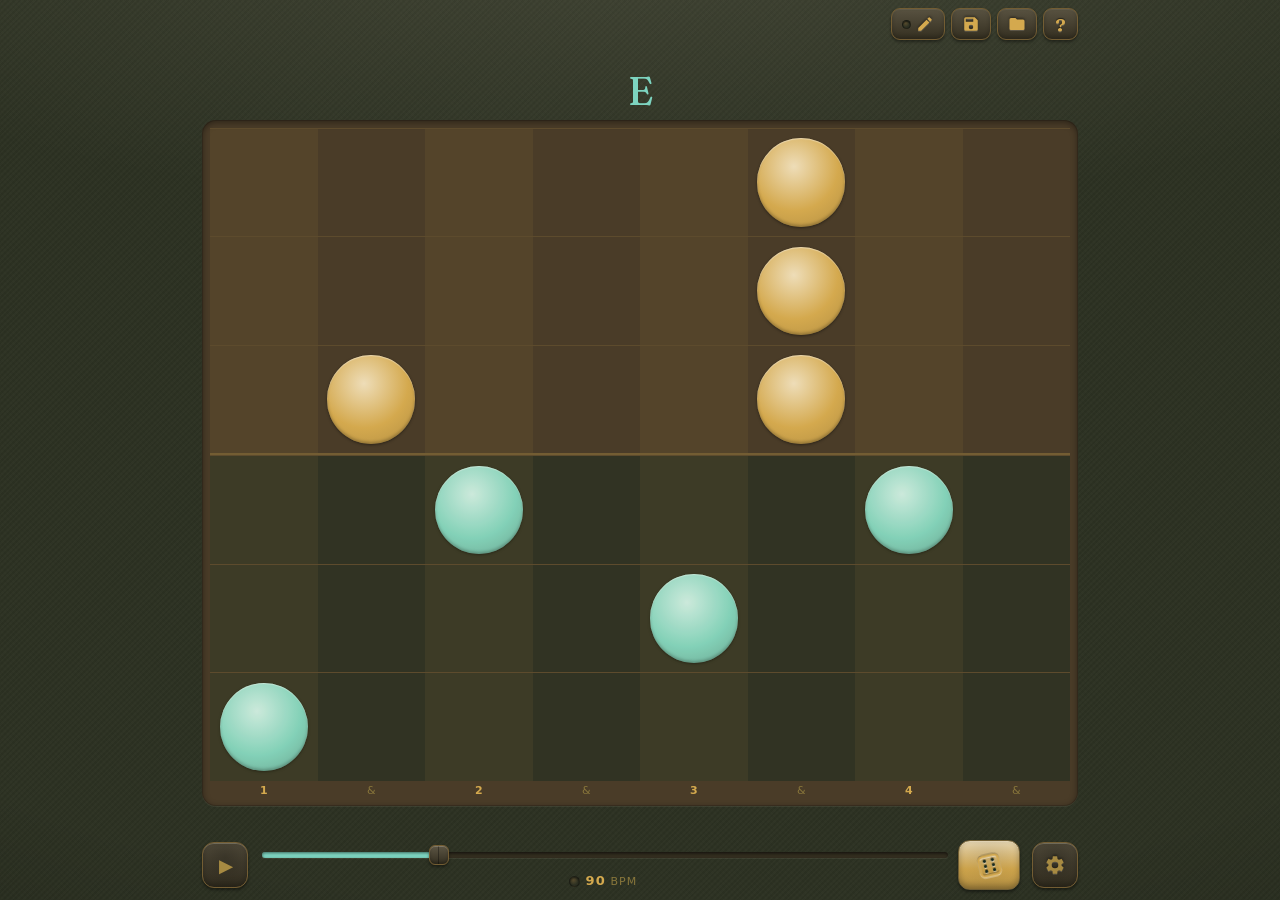
==== commit 71905123: "v3.11.2 - Tone / Note labels / Theme in one row His call. Tone had shipped on a row of its own under" ====
--- a/index.html
+++ b/index.html
@@ -330,22 +330,27 @@
         </label>
       </div>
 
-      <!-- Tone rides UNDER the Sound lamps, not in the appearance row below:
-           it's what the guitar sounds like, not how the app looks. A field (the
-           dropdown/well family) rather than a segmented key, because carved keys
-           in a well are the SETUP page's material and the lamp bank is this
-           page's — a two-key segment here would import Setup's language. -->
+      <!-- ONE ROW OF THREE (his call, session 44c). Tone shipped on a row of its
+           own under the Sound lamps, on the argument that it's a sound setting
+           rather than an appearance one — but `.control-row` is a 3-slot grid and
+           these two were already sitting at a third each, so the third slot was
+           standing empty directly below. Filling it costs a whole row's height
+           and reads tidier than the semantic split did.
+
+           No "Appearance" caption: the fields name themselves, the page is
+           already called Preferences, and a caption that looks exactly like a
+           field label stacked on top of field labels says nothing. That's also
+           why a mixed sound/appearance row is fine here — nothing claims
+           otherwise.
+
+           Tone is a field (the dropdown/well family) rather than a segmented
+           key: carved keys in a well are the SETUP page's material, and a
+           two-key segment here would import Setup's language. -->
       <div class="control-row">
         <label class="field" data-help="tone">
           <span>Tone</span>
           <select id="tone"></select>
         </label>
-      </div>
-
-      <!-- No "Appearance" caption: these two fields name themselves, the page is
-           already called Preferences, and a group caption that looks exactly like
-           a field label stacked on top of field labels says nothing. -->
-      <div class="control-row">
         <label class="field" data-help="label-mode">
           <span>Note labels</span>
           <select id="label-mode"></select>
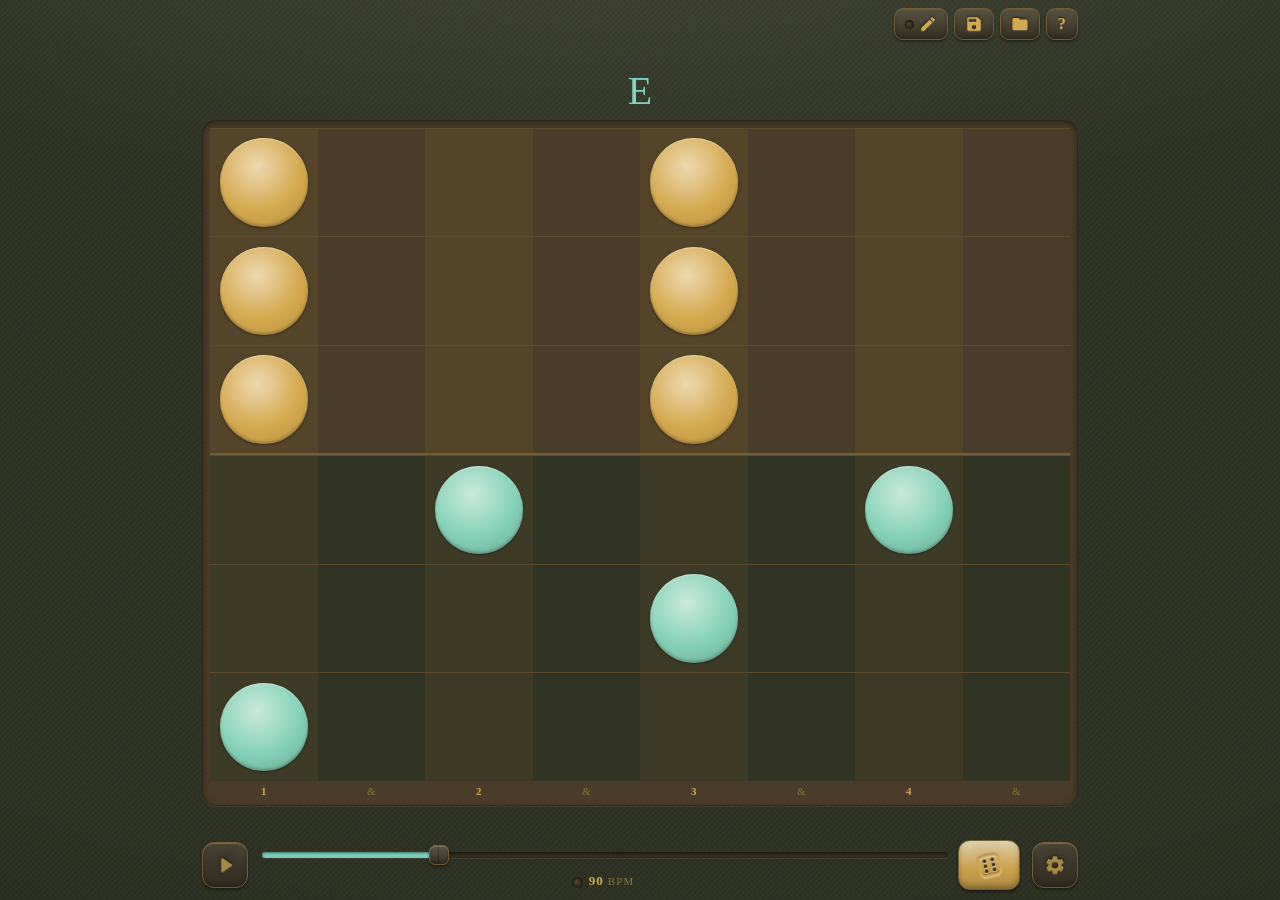
==== commit 70fdad66: "v3.12.1 - play/stop become SVG, sized like the die and gear He asked whether the stop square had cha" ====
--- a/index.html
+++ b/index.html
@@ -99,8 +99,20 @@
       <span id="type-indicator" class="type-indicator" data-help="type-indicator"></span>
     </div>
     <div class="transport">
+      <!-- BOTH transport icons live here and CSS shows one, keyed off
+           `aria-pressed` — which already tracks exactly "running or counting
+           in", so there is no second source of truth to drift. They're SVG for
+           the same reason the die and gear are (session 44e): as text glyphs
+           they were at the mercy of whatever the font drew for U+25A0, which
+           was a 5.74px square in a 46px button sitting beside two 22px icons.
+           It also retires the U+FE0E hack that stopped iOS rendering them as
+           colour emoji. The `aria-label` still carries the state for a screen
+           reader; the SVGs are decorative. -->
       <button id="play" class="btn-icon btn-play" type="button" aria-pressed="false" data-help="play"
-              aria-label="Start metronome">&#x25B6;&#xFE0E;</button>
+              aria-label="Start metronome">
+        <svg class="icon-play" viewBox="0 0 24 24" aria-hidden="true"><path d="M9 5.6 18.6 12 9 18.4Z" stroke="currentColor" stroke-width="2.2" stroke-linejoin="round"/></svg>
+        <svg class="icon-stop" viewBox="0 0 24 24" aria-hidden="true"><rect x="7.2" y="7.2" width="9.6" height="9.6" rx="2"/></svg>
+      </button>
       <div class="slider-wrap" data-help="bpm">
         <input id="bpm" class="bpm-slider" type="range" min="40" max="240" step="1" value="90"
                aria-label="Tempo in beats per minute" />
--- a/css/styles.css
+++ b/css/styles.css
@@ -12,7 +12,8 @@
    vignette overlays are fixed rgba (texture, not hue) so they ride every theme;
    the color pass tunes the roles, not this file's structure. */
 
-/* THE PANEL SPEAKS IN THREE VOICES, and each one has a job (session 17):
+/* THE PANEL SPEAKS IN TWO VOICES, and each one has a job (session 17;
+   cut from three to two in session 44d):
 
    --serif   Fraunces. What a control SAYS: values, names, prose — and any word
              INSIDE a control (a dropdown's value, a lamp's name, a button's
@@ -20,9 +21,36 @@
    --legend  Jost. What the machine CALLS a thing: the small tracked caps ABOVE
              a control, silkscreened onto the faceplate. Never changes, and
              should recede — Fraunces is characterful enough for both of them.
-   --numeral A rounded geometric, for fret numerals inside note circles ONLY.
-             A legibility exception, not a third opinion: serif hairlines and
-             tracked caps both go mushy at 11px in a 30px circle.
+
+   --numeral WAS A THIRD VOICE AND ISN'T ANY MORE. It used to be a rounded
+             geometric from the SYSTEM stack (ui-rounded / SF Pro Rounded),
+             justified as "a legibility exception, not a third opinion: serif
+             hairlines and tracked caps both go mushy at 11px in a 30px circle."
+
+             THAT CLAIM WAS REASONED, NOT MEASURED, AND IT IS WRONG — rendered
+             side by side in the real dome at the real size (session 44d, his
+             question: "have we considered the two fonts we already are
+             using?"), Fraunces at bold holds up completely. Two things had been
+             missed: Fraunces is VARIABLE, so `opsz` 9 is a genuine small-size
+             cut with thicker hairlines and opener counters, and its `SOFT` axis
+             rounds the terminals — which is the rounded quality the third voice
+             was reaching for in the first place.
+
+             It also fixes a real gap rather than only saving a font: a system
+             stack is free only while every user is on Apple hardware, and off
+             it `system-ui` is NOT rounded, so the design intent silently
+             vanished. That is the same trap that made the legend face bundled
+             Jost instead of system Futura — the numeral voice had simply never
+             been held to it.
+
+             So it's Fraunces now, and it stays a named variable because four
+             places want this exact treatment: the note domes, the beat ruler,
+             the BPM readout and the chord box's fret digit.
+
+   --numeral-var  the axis settings that make Fraunces a small-size numeral.
+             `wght` is deliberately ABSENT so `font-weight` still controls it
+             per site; naming an axis here would override that. WONK 0 keeps
+             the quirky alternates out of a 30px circle. */
 
    Both bundled + precached — no font CDN, because the app runs offline. Adding
    a font means adding it to sw.js PRECACHE and bumping CACHE; there's a test.
@@ -89,7 +117,10 @@
   /* The legend falls back to a GROTESQUE, never to the rounded numeral face —
      if Jost is slow or missing, a panel legend should still read as engraved. */
   --legend: "Jost", "Helvetica Neue", Helvetica, Arial, sans-serif;
-  --numeral: ui-rounded, "SF Pro Rounded", -apple-system, system-ui, sans-serif;
+  /* Same stack as --serif on purpose: if Fraunces is missing, a fret digit
+     should still land on a real serif rather than on whatever `system-ui` is. */
+  --numeral: "Fraunces", "Iowan Old Style", "Charter", Georgia, serif;
+  --numeral-var: "opsz" 9, "SOFT" 100, "WONK" 0;
 
   /* ONE legend tier, deliberately (session 17). The sheet used to have two —
      a 9px/0.22em section caption above 10px/0.14em field labels — which put the
@@ -689,6 +720,7 @@
   align-items: center;
   justify-content: center;
   font-family: var(--numeral);
+  font-variation-settings: var(--numeral-var);
   font-size: var(--note-font);
   line-height: 1;
   font-weight: 700;
@@ -706,9 +738,35 @@
   color: var(--bg);
 }
 
+/* PIMA OPTICAL CENTRING (session 44d). A dome centres the LINE BOX, not the
+   ink, so a lowercase letter with a descender hangs low while a dotted one
+   rides high: measured against the shipping face (Fraunces at opsz 9 / SOFT
+   100), p/i/m/a drift 0.23em against 0.01em across the digits — visible as the
+   letters hopping when you scan a column. Digits need nothing and get nothing;
+   `i` is already centred to within 0.001em.
+
+   PADDING, NOT TRANSFORM, because the label is a bare text node inside the
+   flex circle — there's no element to move, and transforming `.note` would
+   move the circle itself. **The value is DOUBLE the correction**: shrinking the
+   content box by `padding-bottom` re-centres the text within what's left, so
+   it rises by half the padding. em, so it tracks `--note-font` on any screen.
+
+   Keyed off `data-glyph`, set in grid.js from the rendered LABEL rather than
+   the event's finger — in Fret mode the very same thumb event prints a digit,
+   which must not move. */
+.note[data-glyph="p"] { padding-bottom: 0.462em; } /* -0.231em of lift */
+.note[data-glyph="a"] { padding-bottom: 0.243em; } /* -0.121em */
+.note[data-glyph="m"] { padding-bottom: 0.228em; } /* -0.114em */
+
 /* beat-number ruler under each bar */
 .ruler { display: grid; grid-template-columns: repeat(8, 1fr); margin-top: 3px; }
-.tick { text-align: center; font-family: var(--numeral); font-size: 11px; color: var(--muted); }
+.tick {
+  text-align: center;
+  font-family: var(--numeral);
+  font-variation-settings: var(--numeral-var);
+  font-size: 11px;
+  color: var(--muted);
+}
 .tick.beat { color: var(--text); font-weight: 700; }
 
 /* playhead: the column currently sounding. Banding now lives on the ROW, so a
@@ -766,6 +824,12 @@
   filter: drop-shadow(0 -1px 1px rgba(0, 0, 0, 0.55)) drop-shadow(0 1px 0 rgba(255, 245, 225, 0.18));
 }
 .btn-play { color: var(--glyph); }
+/* One icon at a time, driven by `aria-pressed` — the same attribute that gives
+   the button its pressed-in look below, so the glyph and the housing can never
+   disagree about whether the transport is running. */
+.btn-play .icon-stop,
+.btn-play[aria-pressed="true"] .icon-play { display: none; }
+.btn-play[aria-pressed="true"] .icon-stop { display: block; }
 /* Playing = a latched button held IN (like armed Edit): pressed down + lit. It
    reads "in" the same way the stepper key does on press — ONE clean top-weighted
    inset for the near wall in shadow, plus a hairline of bounce along the BOTTOM
@@ -891,6 +955,7 @@
 .bpm-readout {
   text-align: center;
   font-family: var(--numeral);
+  font-variation-settings: var(--numeral-var);
   font-size: 11px;
   letter-spacing: 0.10em;
   color: var(--muted);
@@ -2103,6 +2168,7 @@
 .cb-pos {
   /* the fret-digit exception: rounded numerals, exactly as in the note domes */
   font-family: var(--numeral);
+  font-variation-settings: var(--numeral-var);
   font-size: 10px;
   font-weight: 700;
   fill: var(--muted);
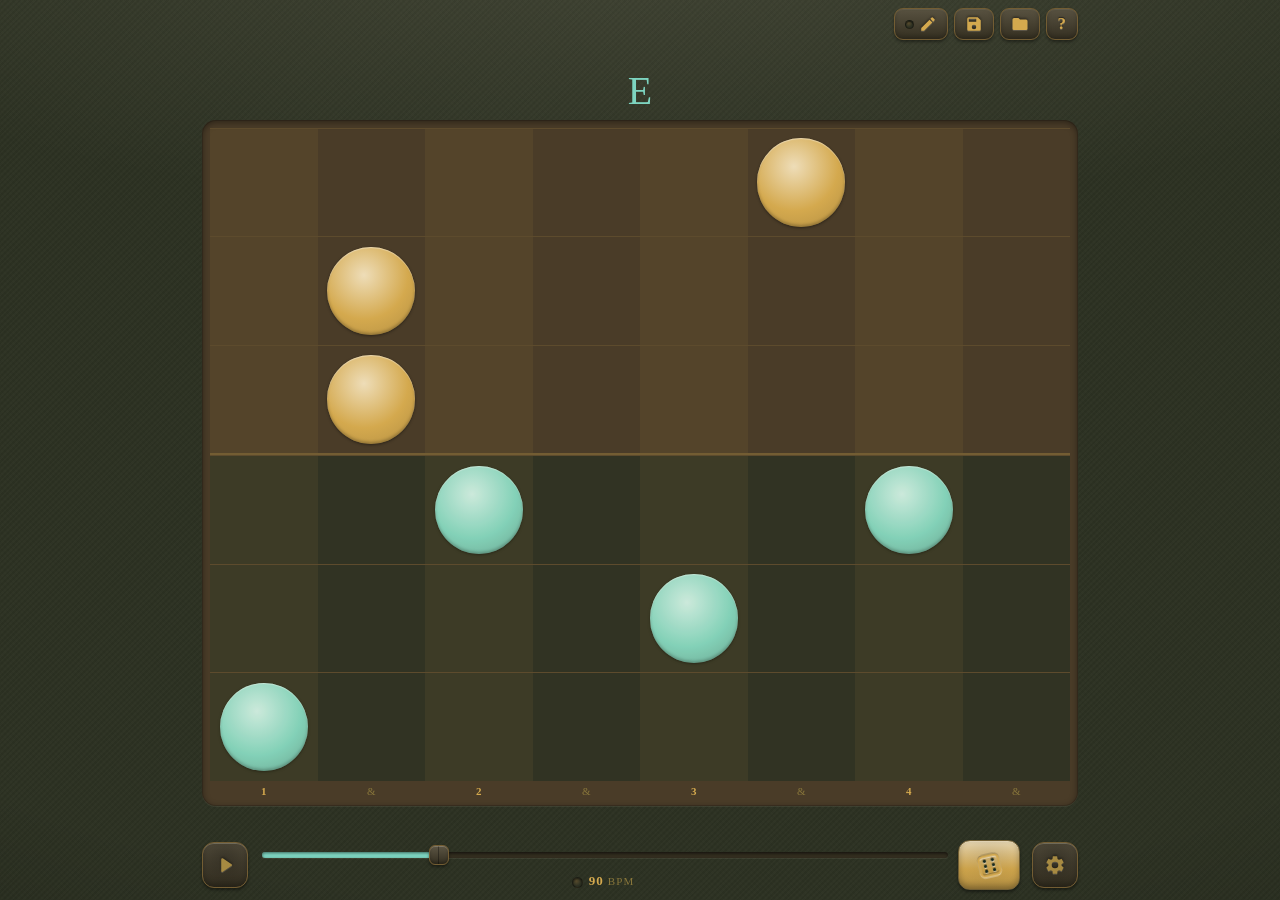
==== commit f05dd5bb: "v3.13.0 - save custom progressions, stored as transposable numerals Item 17. A hand-edited progressi" ====
--- a/index.html
+++ b/index.html
@@ -250,6 +250,37 @@
           </button>
           </div>
         </div>
+
+        <!-- Save / delete a custom progression (item 17, session 45). ONE key,
+             three states, driven by syncProgressionSaveKey(): disabled on a
+             preset or in single mode, a floppy on a hand-edit you haven't
+             stored, a bin on one you have — so you delete a progression from
+             the same place you saved it.
+
+             It rides THIS row rather than the header (his placement call): a
+             row below the header pills would cost >=32px against the 11.06px
+             of clearance the grid has at 375x553. Measured here at 375: the
+             page track is 343px and the group is 237 + 46 + this 44px well
+             over 6px gaps = 339, so 4px of slack — the same margin the
+             `.layers` row lives with. It stays in the DOM in SINGLE mode too,
+             merely disabled, which is what keeps the group's total width
+             identical in both chord modes so the die can't move when you
+             switch. Both facts are re-measured by the "save-progression key
+             fits the die's row" layout test. -->
+        <div class="field field-die">
+          <div class="die-well well-save-prog">
+            <button id="save-progression" class="die-btn" type="button" data-action="off" disabled
+                    data-help="save-progression"
+                    aria-label="Save this progression" title="Save progression">
+              <!-- Two glyphs, one shown at a time by CSS off `data-action` — the
+                   same trick the transport's play/stop pair uses (v3.12.1), and
+                   for the same reason: one button whose FACE reports the state
+                   beats two buttons where one is always dead. -->
+              <svg class="glyph-save" viewBox="0 0 24 24" aria-hidden="true"><path d="M4.6 3.6h11.2l3.6 3.6v12.6a.6.6 0 0 1-.6.6H4.6a.6.6 0 0 1-.6-.6V4.2a.6.6 0 0 1 .6-.6z" fill="none" stroke="currentColor" stroke-width="1.9" stroke-linejoin="round"/><path d="M7.8 3.6h7.2v5.2H7.8z" fill="none" stroke="currentColor" stroke-width="1.7" stroke-linejoin="round"/><path d="M7.4 13.2h9.2v7.2H7.4z" fill="none" stroke="currentColor" stroke-width="1.7" stroke-linejoin="round"/></svg>
+              <svg class="glyph-delete" viewBox="0 0 24 24" aria-hidden="true"><path d="M4.4 6.6h15.2M9.6 6.6V4.4a.8.8 0 0 1 .8-.8h3.2a.8.8 0 0 1 .8.8v2.2M6.4 6.6l.9 13a.8.8 0 0 0 .8.8h7.8a.8.8 0 0 0 .8-.8l.9-13" fill="none" stroke="currentColor" stroke-width="1.9" stroke-linecap="round" stroke-linejoin="round"/><path d="M10.4 10.4v6.4M13.6 10.4v6.4" fill="none" stroke="currentColor" stroke-width="1.7" stroke-linecap="round"/></svg>
+            </button>
+          </div>
+        </div>
       </div>
 
       <!-- Thumb and Fingers sit side by side because that IS the model: two
--- a/css/styles.css
+++ b/css/styles.css
@@ -1137,6 +1137,33 @@
 /* the die's slot has no caption, so pin it to the row's baseline */
 .field-die { justify-content: flex-end; }
 
+/* THE SAVE / DELETE PROGRESSION KEY (item 17, session 45). Same carved key in a
+   recessed well as the die beside it — this row speaks one hardware language —
+   just 2px narrower, which is what buys the row its 4px of slack (see
+   .control-row.with-die). At 44 against the die's 46 the difference is invisible
+   in place; at 40 it started reading as a different class of object. */
+.well-save-prog { width: 44px; }
+/* ONE key, two faces, swapped off `data-action` — the same mechanism the
+   transport's play/stop pair uses (v3.12.1). Not tilted: the dice share a glyph
+   and so share the -13deg, but a floppy and a bin are upright objects. */
+.well-save-prog .die-btn svg { transform: none; }
+#save-progression .glyph-save,
+#save-progression .glyph-delete { display: none; }
+#save-progression[data-action="save"] .glyph-save,
+#save-progression[data-action="delete"] .glyph-delete { display: block; }
+/* Disabled means "there's nothing here to save or delete" — on a preset, or in
+   single mode, where a progression isn't a thing you have. The key still holds
+   its place so the group's width, and with it the die's position, is identical in
+   both chord modes. `.die-btn:active` can't fire on a disabled button, so it also
+   sits dead under the finger, which is correct here (unlike ×2, where the press
+   had to visibly refuse) — nothing is being denied, there's simply nothing yet. */
+#save-progression:disabled {
+  cursor: default;
+  color: var(--muted);
+  opacity: 0.45;
+}
+#save-progression[data-action="off"] .glyph-save { display: block; }
+
 /* The tabs ride the sheet's title line — the split costs no height that way.
    Compact type: they share the row with the title and the ✕. */
 .seg-tabs { margin-left: auto; flex: 0 0 auto; }
@@ -1265,6 +1292,13 @@
   display: flex;
   justify-content: center;
   align-items: end;
+  /* 6px, not the default 8, since session 45 added the save-progression key to
+     this row. MEASURED at 375: the page track is 343px (the 327 above predates a
+     sheet-padding change and is stale), and 237 + 46 + 44 over two 6px gaps is
+     339 — 4px of slack, the same margin `.layers` lives with. At an 8px gap the
+     same three land on 345 and overflow by 2. The "save-progression key fits the
+     die's row" test re-measures both numbers. */
+  gap: 6px;
 }
 /* `flex: none` on every member: the group fits its track with 36px to spare, so
    nothing should shrink — and a shrunk well is how a progression label starts
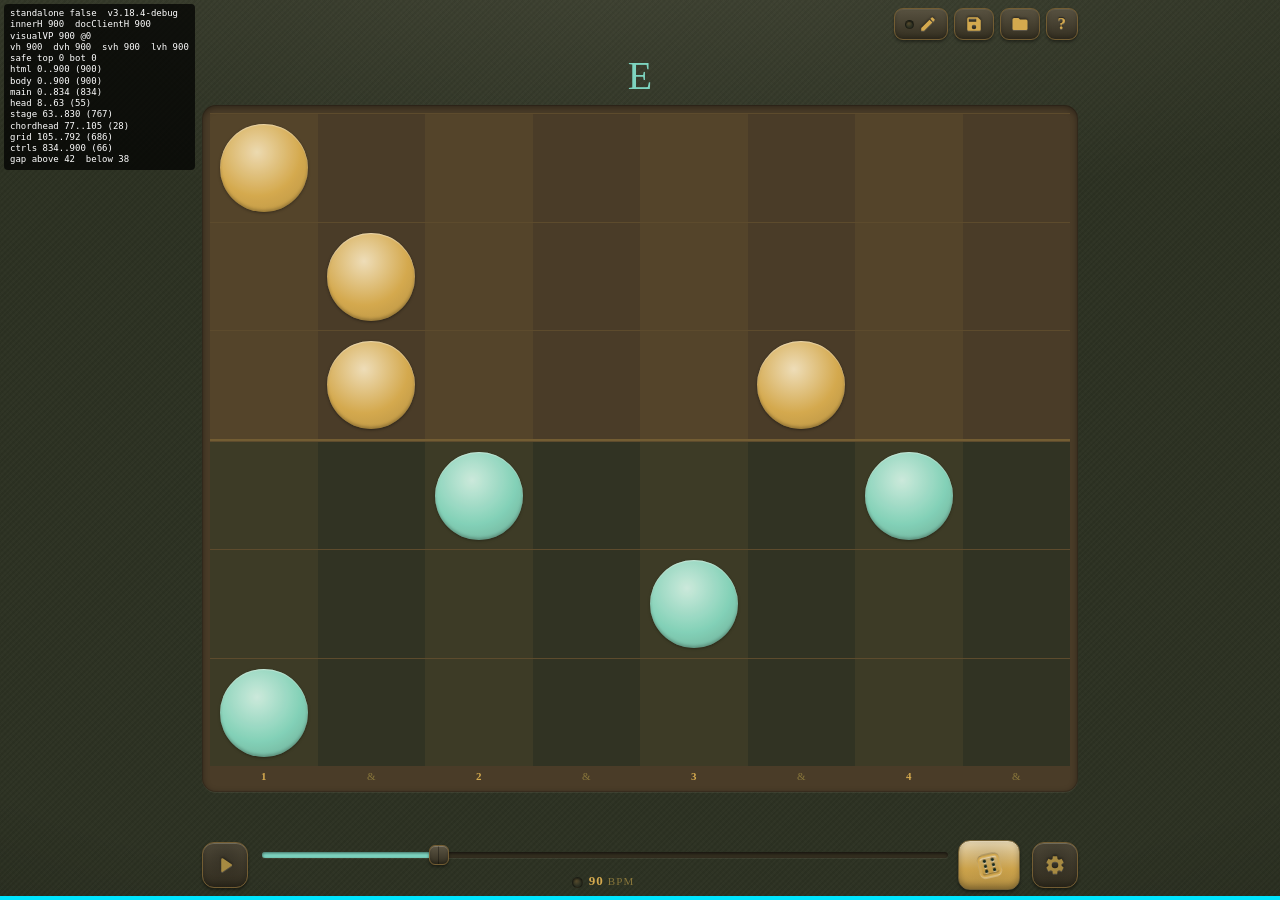
==== commit 3d3454b7: "v3.18.4-debug - the strip is the black-translucent quirk (TEMPORARY) Round 2 ruled out the last CSS " ====
--- a/index.html
+++ b/index.html
@@ -18,7 +18,20 @@
   <link rel="icon" type="image/png" sizes="32x32" href="icons/favicon-32.png" />
   <link rel="apple-touch-icon" href="icons/apple-touch-icon.png" />
   <meta name="apple-mobile-web-app-capable" content="yes" />
-  <meta name="apple-mobile-web-app-status-bar-style" content="black-translucent" />
+  <!-- ⚠️ TEMPORARY EXPERIMENT (session 46i) — `black-translucent` is commented
+       out, not deleted, so it can go straight back.
+       His missing tweed along the bottom edge is NOT a CSS problem: measured on
+       his phone, a `position: fixed; bottom: 0` marker sits ABOVE the bare strip,
+       and a red `html` background did not tint it either. So the strip is outside
+       the document entirely. The geometry says why — the page occupies screen
+       0..852 of an 896 screen, and 44 is exactly `safe-area-inset-top`. That is
+       the known `black-translucent` quirk: the view is told to extend UNDER the
+       status bar but is still only given "screen minus status bar" of height, so
+       it starts at 0 and runs out 44px early at the bottom.
+       Trade-off if this works: the status bar stops being transparent, so iOS
+       draws it and `env(safe-area-inset-top)` goes to 0 (the header's own
+       `max(8px, ...)` already handles that). -->
+  <!-- <meta name="apple-mobile-web-app-status-bar-style" content="black-translucent" /> -->
   <meta name="apple-mobile-web-app-title" content="Travis" />
 
   <link rel="stylesheet" href="css/styles.css" />
--- a/css/styles.css
+++ b/css/styles.css
@@ -148,12 +148,25 @@
   --drum-axle: 1px;
   --drum-span: calc(var(--drums-w) - var(--drum-gap) * 2 - var(--drum-axle));
   /* Each pair names its FIRST face and derives the second, so a pair can never
-     stop summing to the housing. Measured at the reel's 17px serif: "I–♭VII–IV"
-     is the widest label anywhere on a drum at ~87px, which is why the progression
-     face gets 124 and the key face (widest "Am", ~29px) gets 72. */
-  --drum-root: 88px;
+     stop summing to the housing.
+
+     BOTH PICKERS NOW SPLIT AT THE SAME PLACE, 48/148 (his call, session 45c).
+     They were 88/108 and 72/124, so the field's division line jumped sideways
+     when you switched chord modes — the one thing v2.14.4 set out to stop, and
+     the reason both wheels open the identical housing in the first place. One
+     split, and the closed field looks the same in both modes.
+
+     48 is measured, not chosen to match: the widest left-hand face anywhere is
+     "G♯" at 30.5px (roots) against "Am" at 28.8px (keys), and the widest thing
+     on either right-hand reel is the progression numerals — a saved custom can
+     spell "Imaj7–♯ivm7–♭VIIsus4–IVadd9" at 266px, while the quality reel's
+     widest is its own "SUSPENDED" caption at 59px. So the left drums were
+     carrying ~50px they had no use for while the progression reel starved at
+     124. --drums-w is untouched, so --wheel-w, the Options field, the die's row
+     and the panel's outer size are all exactly as they were. */
+  --drum-root: 48px;
   --drum-quality: calc(var(--drum-span) - var(--drum-root));
-  --drum-key: 72px;
+  --drum-key: var(--drum-root);
   --drum-prog: calc(var(--drum-span) - var(--drum-key));
   --wheel-w: calc(var(--drums-w) + 20px);
 
@@ -218,6 +231,20 @@
    of this is verifiable on the dev box — there is no touch there. */
 html, body {
   margin: 0;
+  /* ⚠️ `height: 100dvh` WAS TRIED HERE AND BACKED OUT (session 46h). Recording it
+     so it isn't re-proposed as an obvious fix.
+     The theory was sound on paper: a percentage on `html` resolves against the
+     INITIAL CONTAINING BLOCK, which on iOS Safari is the LARGE viewport — as if
+     the collapsible toolbars weren't there — so a tab would lay out taller than
+     it can show and `.stage`'s centring would push the grid down. It is a real
+     iOS behaviour and it fits the symptom.
+     IT DID NOT FIX IT. He shipped it, confirmed the version, and the grid still
+     sat lower in a tab than in the installed app. Worse, a shorter root box is
+     exactly what leaves the tweed unpainted along the bottom edge in standalone,
+     which he noticed in the same session — so the change plausibly cost a new bug
+     while fixing nothing.
+     The Safari difference is being MEASURED now (`?debug=1`, app.js) rather than
+     guessed at a third time. */
   height: 100%;
   overflow: hidden;
   overscroll-behavior: none;
@@ -231,15 +258,25 @@
   flex-direction: column;
   min-height: 100dvh;
   -webkit-text-size-adjust: 100%;
-  /* the tweed faceplate: top sheen, edge vignette, woven crosshatch, base tone */
+  /* the tweed faceplate: top sheen, edge vignette, woven crosshatch, base tone.
+     ⚠️ `background-attachment: fixed` is deliberately ABSENT (removed session
+     46h): under `fixed` the background's positioning area is the viewport, and it
+     only ever mattered for content that SCROLLS — html/body are `overflow:
+     hidden` here, so the document never has.
+     A `body::before` FIXED LAYER at `height: 100lvh` was also tried (v3.18.0) and
+     BACKED OUT: a fixed element is clipped to the viewport, so it cannot paint the
+     strip outside it — the very thing it was added for — and it bought a
+     `z-index: -1` layer under every child of body for nothing. See the session
+     46h notes: his bottom-edge band is still unexplained, and three attempts at it
+     were each measured rather than assumed. */
   background:
     radial-gradient(120% 52% at 50% -8%, rgba(255, 240, 215, 0.10), transparent 62%),
     radial-gradient(150% 108% at 50% 44%, transparent 52%, rgba(0, 0, 0, 0.34)),
     repeating-linear-gradient(45deg, rgba(0, 0, 0, 0.035) 0 2px, transparent 2px 4px),
     repeating-linear-gradient(-45deg, rgba(255, 245, 225, 0.018) 0 2px, transparent 2px 4px),
     var(--faceplate);
-  background-attachment: fixed;
-}
+}
+
 
 /* ---- main / stage ---- */
 main {
@@ -543,6 +580,40 @@
   min-height: 0;
 }
 
+/* ---- the grid sits too low IN A BROWSER TAB ---- (his report, session 46h)
+   MEASURED from his two debug panels, not guessed at — the previous two attempts
+   at this were both guesses and both wrong.
+
+                       standalone   Safari tab
+     viewport              852          718
+     top safe inset         44            0
+     stage top              99           63
+     gap ABOVE grid        140          140
+     gap BELOW grid        131           57
+
+   The gap above is IDENTICAL because `.stage` is `justify-content: flex-start`
+   with a 112px `::before` cap — 112 + 28 (the readout) = 140 — and that spacer
+   only shrinks when the grid would otherwise not fit. In a tab it still fits,
+   with 9px to spare, so it never shrinks and ALL the slack lands underneath.
+   Standalone happens to come out near-balanced (140/131); a tab does not
+   (140/57), which is the "pattern is low" he could see.
+
+   PART OF THE DIFFERENCE IS NOT FIXABLE and should not be chased: Safari hands
+   the page 134 fewer points and puts them at the TOP, and nothing can draw in the
+   URL bar. Measured against its own viewport the grid is already HIGHER in a tab;
+   it looks lower because the whole page starts ~108pt down the screen.
+
+   So this only corrects the app's own half — in a tab the slack is centred
+   instead of dumped below, which pulls the grid up ~40px. Scoped to
+   `display-mode: browser` deliberately: he judged the installed app "fine", and
+   the upward-bias cap is a tuned design decision that keeps the top of the
+   pattern clear when the Options sheet slides up. This leaves standalone byte
+   for byte as it was. */
+@media (display-mode: browser) {
+  .stage { justify-content: center; }
+  .stage::before { flex-basis: 0; }
+}
+
 /* The one "what am I playing over" slot, above the grid — the single chord, or
    the progression's numerals + key. Modest either way: the grid is the hero.
    Its height is RESERVED (22px) and it's always present, so the grid sits in the
@@ -1300,10 +1371,23 @@
      die's row" test re-measures both numbers. */
   gap: 6px;
 }
-/* `flex: none` on every member: the group fits its track with 36px to spare, so
-   nothing should shrink — and a shrunk well is how a progression label starts
-   ellipsizing without anything else looking wrong. */
+/* `flex: none` on the WELLS: a die or a save key is a fixed piece of hardware and
+   a shrunk well is how a glyph starts clipping with nothing else looking wrong. */
 .control-row.with-die > * { flex: none; }
+/* THE FIELD TAKES THE REST, so this row is flush with the ones above and below
+   (his call, session 45c, with a screenshot: the row was a centred group of fixed
+   widths, so it sat inset — 21.5px each side on a 414pt phone — while Format /
+   Capo and Thumb / Fingers / ×2 both spanned the full track).
+   This INVERTS which of the field and the panel is cut to the other. It used to be
+   the field cut to the panel (v2.14.3, his note "the chord/quality button should
+   be the same size as the drum" — back then the field was 289px against a 237px
+   panel, a wide control opening a narrow mechanism). That reason is unchanged and
+   still holds: the two are still exactly the same width, and each barrel still
+   opens directly under its own half of the field. Only the direction changed —
+   the panel now takes the trigger's width (see buildHousing, which no longer sets
+   data-hug), and both split their columns the same way, a fixed left drum and a
+   `1fr` right one. So a bigger phone widens the progression reel for free. */
+.control-row.with-die > .field-split { flex: 1 1 auto; width: auto; min-width: 0; }
 /* Progression mode used to be two separate fields here, sized to sum to the chord
    field's width. Since v2.14.5 it's a single `.field-split` (#field-keyprog) over
    two selects, so it takes that width from `.field-split` like the chord field
@@ -1884,8 +1968,13 @@
    each exactly as wide. The row keeps its 3-slot geometry; the field just no
    longer fills its span, which is why the die stays put. */
 .field-split {
-  width: var(--wheel-w);
-  --split-cols: var(--drum-root) var(--drum-quality);
+  /* A FLOOR now, not the width: the die's row lets this field take the slack so
+     the row is flush (see .control-row.with-die). --wheel-w is what it collapses
+     to if it ever has nothing spare. */
+  min-width: var(--wheel-w);
+  /* `1fr`, not a second fixed track, so the right-hand half absorbs whatever the
+     row hands over — matching how the drums split inside the panel. */
+  --split-cols: var(--drum-root) 1fr;
   /* the gap is the axle plus its clear space, so the division line below lands
      where the axle line does */
   --split-gap: calc(var(--drum-gap) * 2 + var(--drum-axle));
@@ -1946,7 +2035,7 @@
 /* Key × Progression wears the same split field, cut to ITS pair of drums so each
    half again sits over the barrel it opens (v2.14.5). Same total, so the field is
    the same width in both chord modes — which is what v2.14.4 established. */
-#field-keyprog { --split-cols: var(--drum-key) var(--drum-prog); }
+#field-keyprog { --split-cols: var(--drum-key) 1fr; }
 
 /* grid context: the per-bar chord picker */
 .dd-trigger.bar-chord {
@@ -2097,9 +2186,11 @@
      --drum-* / --drums-w are in :root, because the Options field is cut to the
      same geometry (v2.14.3) — see the note there. */
   display: grid;
-  justify-content: center;
-  /* min-width: 128px on .dd-panel would pad this out; the wheel sizes to its
-     drums (see data-hug in dropdown.js) */
+  /* STRETCH, not centre. The housing used to hug its drums and sit centred; since
+     session 45c it takes the trigger's width, so its contents fill it instead —
+     otherwise the drums stay content-sized and the extra width lands as margins
+     inside the panel, which is the same complaint one level down. */
+  justify-content: stretch;
   min-width: 0;
   /* .dd-panel caps every panel at 52vh and scrolls the overflow. A MECHANISM
      must not scroll (below), so for the wheel the cap has to clear its contents
@@ -2117,12 +2208,12 @@
 }
 .wheel-drums {
   display: grid;
-  grid-template-columns: var(--drum-root) var(--drum-axle) var(--drum-quality);
+  grid-template-columns: var(--drum-root) var(--drum-axle) 1fr;
   gap: 0 var(--drum-gap);
 }
 /* Key × Progression: the same housing, a different split (see :root). */
 .dd-wheel.wheel-keyprog .wheel-drums {
-  grid-template-columns: var(--drum-key) var(--drum-axle) var(--drum-prog);
+  grid-template-columns: var(--drum-key) var(--drum-axle) 1fr;
 }
 /* The housing around one cylinder: rounded ends, a lit centre and shadowed
    shoulders, so the drum reads as ROUND rather than as a column that fades. */
@@ -2149,11 +2240,12 @@
     inset 0 0 0 1px rgba(0, 0, 0, 0.35);
 }
 /* THE LEFT-HAND SHAPE, under the drums (chordbox.js, session 33).
-   Width is pinned to --drums-w so the diagram can NEVER drive the panel wider:
-   .dd-wheel is data-hug (it sizes to its contents), and the Options field is cut
-   to that same width, so a wider panel would break the two apart. */
+   `100%`, not a width of its own, so the diagram can NEVER drive the panel wider.
+   It was pinned to --drums-w for that same reason until session 45c; the panel
+   now takes the trigger's width instead of hugging its contents, so following the
+   housing IS following that width, and the plate can't reach past it either way. */
 .wheel-shape {
-  width: var(--drums-w);
+  width: 100%;
   margin-top: 9px;
   padding: 7px 0 5px;
   display: flex;
@@ -2217,6 +2309,13 @@
 .reel {
   height: calc(var(--reel-item) * var(--reel-visible));
   overflow-y: scroll;
+  /* EXPLICITLY HIDDEN, and it has to be stated. `overflow-x` defaults to
+     `visible`, but CSS computes `visible` to `auto` on one axis when the other
+     is not visible — so `overflow-y: scroll` silently gave this reel a
+     HORIZONTAL scroller too. Invisible until something overflowed: his report
+     was that a long saved progression let the drum "move sideways", which is a
+     barrel sliding on its axle. A mechanism turns one way. */
+  overflow-x: hidden;
   scrollbar-width: none;
   overscroll-behavior: contain;
   /* pan-y, not manipulation: this control's whole job is a vertical drag */
@@ -2270,6 +2369,12 @@
   white-space: nowrap;
   text-align: center;
   transition: color 90ms linear;
+  /* The LAST resort, below fitFaces()' floor: a label too long even at the
+     smallest legible size is cut rather than allowed to widen the barrel. Safe
+     against the group groove above — it's inset 14% and 1px tall at the top
+     edge, so `hidden` never reaches it. */
+  overflow: hidden;
+  text-overflow: ellipsis;
 }
 /* ENGRAVED GROUP DIVISIONS (v2.14.5, his call). A curated list keeps its sections
    on a drum as a machined groove rather than a caption — the housing carries
@@ -2386,6 +2491,98 @@
   background: linear-gradient(180deg, rgba(0, 0, 0, 0.22), rgba(0, 0, 0, 0.10)), var(--control);
   box-shadow: inset 0 2px 4px rgba(0, 0, 0, 0.35);
 }
+/* The unlock sheet's benefit list. Markers are the lock's own amber rather than
+   a bullet glyph, so the card reads as engraved plate rather than a web list. */
+.tp-modal-list {
+  margin: -4px 0 16px;
+  padding: 0;
+  list-style: none;
+  font-family: var(--serif);
+  font-size: 14px;
+  line-height: 1.38;
+  color: var(--text);
+}
+.tp-modal-list li { position: relative; padding-left: 16px; margin: 0 0 7px; }
+.tp-modal-list li::before {
+  content: "";
+  position: absolute;
+  left: 2px;
+  top: 0.52em;
+  width: 5px;
+  height: 5px;
+  border-radius: 50%;
+  background: var(--accent);
+  opacity: 0.75;
+}
+
+/* ---- the PURCHASABLE signal ----
+   A LOCK, deliberately not greying. `[data-locked]`'s 0.55 already means "not
+   applicable right now" (×2 in single mode), and one signal for two states
+   leaves no way to tell "buy this" from "doesn't apply here" — so: grey = not
+   applicable, lock = purchasable. Precedence is mode-beats-tier, decided in
+   app.js, since unlocking ×2 wouldn't help you in single mode anyway.
+   See APP_STORE.md 0.1.
+
+   Drawn with a MASK rather than an <img> or an inline <svg> so it inherits
+   `currentColor` and is therefore correct in all five themes for free — and so
+   no module has to learn how to draw a lock. `dropdown.js` and `wheel.js` stay
+   dependency-free: they set a class, the stylesheet does the rest. */
+.tier-lock {
+  display: inline-block;
+  width: 1em;
+  height: 1em;
+  flex: none;
+  vertical-align: -0.08em;
+  background-color: currentColor;
+  opacity: 0.72;
+  -webkit-mask-image: var(--lock-mask);
+  mask-image: var(--lock-mask);
+  -webkit-mask-repeat: no-repeat;
+  mask-repeat: no-repeat;
+  -webkit-mask-position: center;
+  mask-position: center;
+  -webkit-mask-size: contain;
+  mask-size: contain;
+  pointer-events: none;
+}
+:root {
+  /* A SOLID BODY WITH A KEYHOLE PUNCHED THROUGH IT (his note: the first one
+     "read as a briefcase" — an outlined rectangle with a handle is exactly what
+     a briefcase is). The keyhole is ONE subpath inside the same `<path>` with
+     `fill-rule="evenodd"`, so it subtracts from the body; two separate shapes
+     could not, since a mask only sees alpha. The whole glyph also went 0.84em →
+     1em, because a keyhole is ~3px of detail and needed the room. */
+  --lock-mask: url("data:image/svg+xml,%3Csvg xmlns='http://www.w3.org/2000/svg' viewBox='0 0 24 24'%3E%3Cpath d='M8 10.3V7.3a4 4 0 0 1 8 0v3' fill='none' stroke='%23000' stroke-width='2.1' stroke-linecap='round'/%3E%3Cpath fill='%23000' fill-rule='evenodd' d='M6.4 10.3H17.6A2.1 2.1 0 0 1 19.7 12.4V18.3A2.1 2.1 0 0 1 17.6 20.4H6.4A2.1 2.1 0 0 1 4.3 18.3V12.4A2.1 2.1 0 0 1 6.4 10.3ZM12 12.9C11.17 12.9 10.5 13.57 10.5 14.4C10.5 14.95 10.8 15.43 11.24 15.69L10.95 17.35C10.88 17.75 11.19 18.1 11.6 18.1H12.4C12.81 18.1 13.12 17.75 13.05 17.35L12.76 15.69C13.2 15.43 13.5 14.95 13.5 14.4C13.5 13.57 12.83 12.9 12 12.9Z'/%3E%3C/svg%3E");
+}
+/* NOTE: the locked-family FADE is not here. `paint()` in wheel.js writes an
+   inline `opacity` on every `.reel-face` every frame, so a rule here could never
+   win — the dim is multiplied into that value instead. `.reel-item-locked` is
+   kept as a hook for tests and future styling that isn't opacity. */
+
+/* A locked control keeps its full press travel — it must feel like a key that
+   can be pressed, because pressing it is how you reach the unlock sheet. That is
+   the same reason `data-locked` was chosen over `disabled` in session 36: a
+   disabled button can never match `:active`, so it sits dead under the finger. */
+[data-tier-locked] { cursor: pointer; }
+.field > span > .tier-lock { margin-left: 5px; }
+/* On the die row's save key the lock is a corner badge, since the button's face
+   already carries a glyph of its own.
+   ⚠️ The mark is a SIBLING of `.die-btn` inside the well, not a child — it is
+   appended to the well so it can sit over the button's corner. Written first as
+   `.die-btn .tier-lock`, which matched nothing, so the badge fell back to static
+   flow and landed BELOW the well, adding ~8px to the die row. Measured, not
+   guessed: the height budget is 11.06px and this row sits in the Options sheet,
+   but the same mistake on a main-view control would have spent it. */
+.die-well > .tier-lock {
+  position: absolute;
+  right: 3px;
+  bottom: 2px;
+  width: 11px;
+  height: 11px;
+  opacity: 0.9;
+}
+.die-well { position: relative; }
+
 .tp-modal-actions { display: flex; justify-content: flex-end; gap: 10px; }
 .tp-modal-actions .pill { padding: 11px 16px; font-size: 15px; }
 .tp-modal-actions .btn-primary { width: auto; padding: 11px 18px; font-size: 15px; }
@@ -2528,7 +2725,40 @@
 /* ---- desktop afterthought ---- */
 @media (min-width: 720px) {
   body { max-width: 900px; margin: 0 auto; }
-  /* room for all four bars in a single row */
+  .grid-track[data-bars="2"] { --note-font: 15px; }
+}
+/* A single row of 4 is right only when the viewport is SHORT and wide - a desktop
+   window. WIDTH ALONE IS THE WRONG TEST, which is what this rule used to use: an
+   iPad in PORTRAIT is >=768px wide, so it tripped the desktop rule and got
+   quarter-width cells with the bottom half of the screen stranded (his iPad
+   report, session 46). Aspect ratio is the real driver - wide-and-short wants one
+   row, wide-and-tall keeps the phone's 2x2 and spends the height on bigger cells. */
+@media (min-width: 720px) and (min-aspect-ratio: 1/1) {
   .grid-track[data-bars="4"] { grid-template-columns: repeat(4, 1fr); --note-font: 13px; }
-  .grid-track[data-bars="2"] { --note-font: 15px; }
-}
+}
+/* Tall and wide (iPad portrait): the 2x2 from the base rule stands, but its cells
+   are ~2.5x the phone's, so the 10px note face sized for a 21px cell is far too
+   small. Measured at 768x1024 and 1024x1366 - see the comment on the base rule. */
+@media (min-width: 720px) and (max-aspect-ratio: 1/1) {
+  .grid-track[data-bars="4"] { --note-font: 18px; }
+}
+
+/* ===================================================================== *
+ *  ⚠️  TEMPORARY MARKER — session 46i. DELETE WITH THE DEBUG PANEL.     *
+ *  CYAN is the VIEWPORT FLOOR (position: fixed; bottom: 0). It is the   *
+ *  whole test for the status-bar-style experiment in index.html: if the *
+ *  cyan line now sits flush on the bottom edge of the SCREEN, the web   *
+ *  view has stopped coming up 44px short and the bare strip is gone. If *
+ *  a pale strip still sits below cyan, the experiment failed.           *
+ * ===================================================================== */
+body::after {
+  content: "";
+  position: fixed;
+  left: 0;
+  right: 0;
+  bottom: 0;
+  height: 4px;
+  background: #00e5ff;
+  z-index: 99998;
+  pointer-events: none;
+}
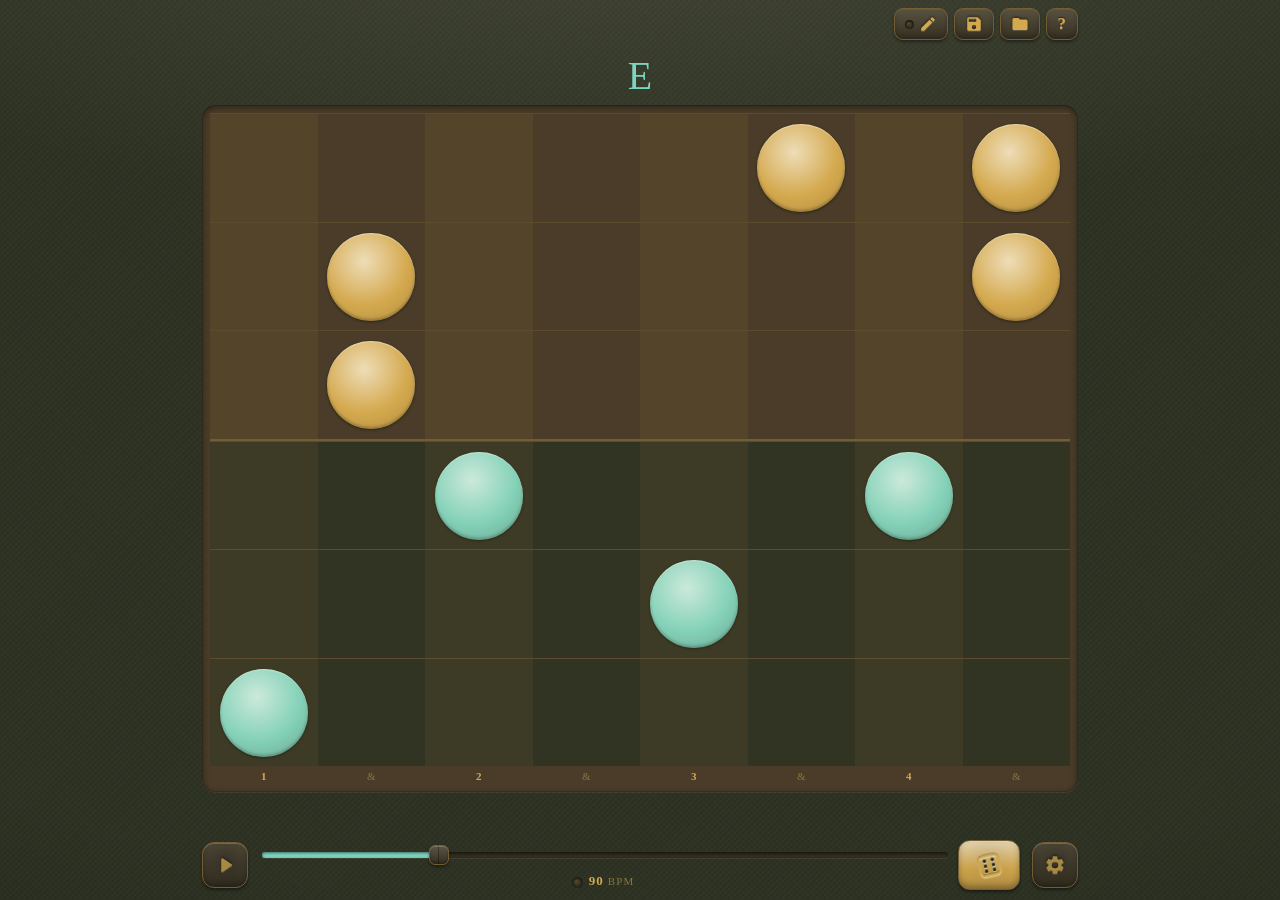
==== commit d8764482: "v3.19.0 - the bottom edge was never a CSS bug His marker build settled it. Removing black-translucen" ====
--- a/index.html
+++ b/index.html
@@ -18,20 +18,23 @@
   <link rel="icon" type="image/png" sizes="32x32" href="icons/favicon-32.png" />
   <link rel="apple-touch-icon" href="icons/apple-touch-icon.png" />
   <meta name="apple-mobile-web-app-capable" content="yes" />
-  <!-- ⚠️ TEMPORARY EXPERIMENT (session 46i) — `black-translucent` is commented
-       out, not deleted, so it can go straight back.
-       His missing tweed along the bottom edge is NOT a CSS problem: measured on
-       his phone, a `position: fixed; bottom: 0` marker sits ABOVE the bare strip,
-       and a red `html` background did not tint it either. So the strip is outside
-       the document entirely. The geometry says why — the page occupies screen
-       0..852 of an 896 screen, and 44 is exactly `safe-area-inset-top`. That is
-       the known `black-translucent` quirk: the view is told to extend UNDER the
-       status bar but is still only given "screen minus status bar" of height, so
-       it starts at 0 and runs out 44px early at the bottom.
-       Trade-off if this works: the status bar stops being transparent, so iOS
-       draws it and `env(safe-area-inset-top)` goes to 0 (the header's own
-       `max(8px, ...)` already handles that). -->
-  <!-- <meta name="apple-mobile-web-app-status-bar-style" content="black-translucent" /> -->
+  <!-- ⚠️ `apple-mobile-web-app-status-bar-style: black-translucent` IS
+       DELIBERATELY ABSENT (session 46i). Do not put it back without reading this.
+
+       With it, the installed app painted under the status bar — but iOS still
+       sized the web view to "screen minus status bar" and anchored it at y=0, so
+       it ran out 44px EARLY AT THE BOTTOM. That left a flat, untextured strip
+       below the home indicator, outside the document entirely: measured on his
+       phone, a `position: fixed; bottom: 0` marker sat ABOVE it and a red `html`
+       background would not tint it. Three CSS fixes were tried and all failed,
+       because no stylesheet can reach outside the viewport.
+
+       Without it, the view starts below the status bar and fills to the bottom
+       edge — confirmed on his phone, `safe-area-inset-top` goes to 0 and the
+       strip is gone. The cost is that iOS draws the status bar itself, so
+       `theme-color` paints it; theme.js keeps that in step with the active theme
+       so the bar matches the app's top edge instead of reading as a foreign
+       band. -->
   <meta name="apple-mobile-web-app-title" content="Travis" />
 
   <link rel="stylesheet" href="css/styles.css" />
--- a/css/styles.css
+++ b/css/styles.css
@@ -2742,23 +2742,3 @@
 @media (min-width: 720px) and (max-aspect-ratio: 1/1) {
   .grid-track[data-bars="4"] { --note-font: 18px; }
 }
-
-/* ===================================================================== *
- *  ⚠️  TEMPORARY MARKER — session 46i. DELETE WITH THE DEBUG PANEL.     *
- *  CYAN is the VIEWPORT FLOOR (position: fixed; bottom: 0). It is the   *
- *  whole test for the status-bar-style experiment in index.html: if the *
- *  cyan line now sits flush on the bottom edge of the SCREEN, the web   *
- *  view has stopped coming up 44px short and the bare strip is gone. If *
- *  a pale strip still sits below cyan, the experiment failed.           *
- * ===================================================================== */
-body::after {
-  content: "";
-  position: fixed;
-  left: 0;
-  right: 0;
-  bottom: 0;
-  height: 4px;
-  background: #00e5ff;
-  z-index: 99998;
-  pointer-events: none;
-}
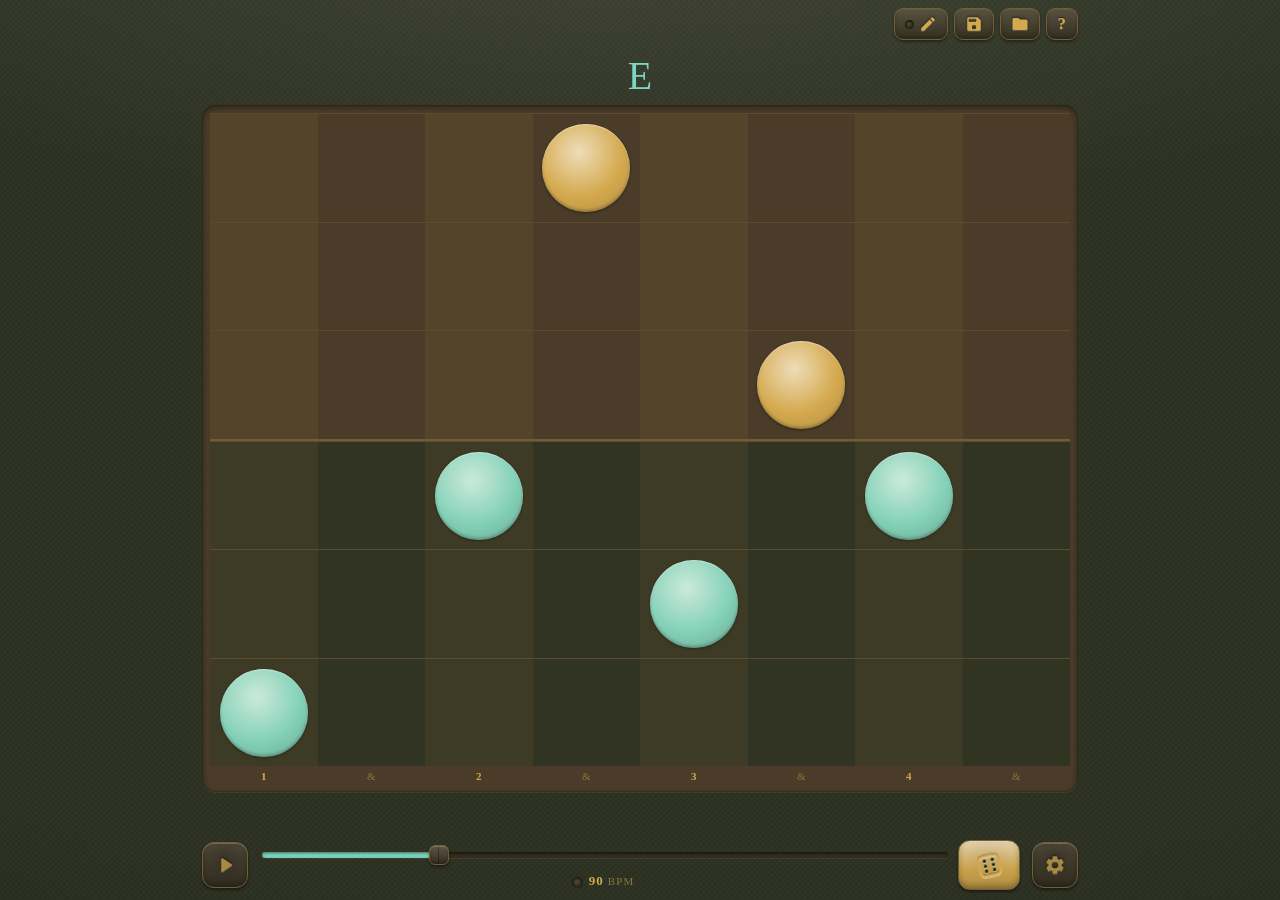
==== commit 36e69187: "v3.22.0 - ThumbPicker rebrand, playback held while foregrounded, sheets slide, drag-to-move notes - " ====
--- a/index.html
+++ b/index.html
@@ -9,7 +9,7 @@
   <meta name="viewport" content="width=device-width, initial-scale=1, maximum-scale=1, user-scalable=no, viewport-fit=cover" />
   <meta name="theme-color" content="#17291e" />
   <meta name="description" content="Random, playable Travis-picking practice patterns on a drum-machine grid." />
-  <title>Travis Picker</title>
+  <title>ThumbPicker</title>
 
   <!-- PWA: installable + offline. iOS mostly ignores the manifest, so the
        apple-* tags and apple-touch-icon below are what actually make the
@@ -35,7 +35,7 @@
        `theme-color` paints it; theme.js keeps that in step with the active theme
        so the bar matches the app's top edge instead of reading as a foreign
        band. -->
-  <meta name="apple-mobile-web-app-title" content="Travis" />
+  <meta name="apple-mobile-web-app-title" content="ThumbPicker" />
 
   <link rel="stylesheet" href="css/styles.css" />
 </head>
--- a/css/styles.css
+++ b/css/styles.css
@@ -256,6 +256,12 @@
   font: 15px/1.3 var(--serif);
   display: flex;
   flex-direction: column;
+  /* ⚠️ `100dvh` IS NOT KEYBOARD-AWARE, and with the keyboard up his phone stands
+     this 852 tall inside a 462 viewport — 390px of overflow. A `--app-h` clamp
+     that removed exactly that was built, measured and REMOVED again (session 47):
+     the overflow is inert, because `overflow: hidden` already stops the user
+     reaching it, and the 390px shift he was reporting turned out not to be a
+     document scroll at all. See the Save-sheet note in app.js. */
   min-height: 100dvh;
   -webkit-text-size-adjust: 100%;
   /* the tweed faceplate: top sheen, edge vignette, woven crosshatch, base tone.
@@ -438,10 +444,23 @@
    glyph need an explicit gap. */
 .pill-icon .rec-lamp { margin-right: 5px; }
 /* Edit armed = a latching button pressed IN (engaged), wearing the lit REC lamp.
-   The pressed look + the red lamp carry the state — no accent ring needed. */
+   The pressed look + the red lamp carry the state — no accent ring needed.
+
+   THE TRAVEL IS `position: relative; top`, NEVER A TRANSFORM (session 47, his
+   report: a black dash blinking just outside this pill's top-left corner while
+   edit was armed, on the phone only). Third instance of the same iOS bug this
+   stylesheet has now hit — see `.context` and the single-mode chord glyph, which
+   both carry the same note. A transform promotes the element to its own
+   compositing layer; here that layer also contains `.rec-lamp`, whose `rec-pulse`
+   animates a box-shadow GLOW that spills past this pill's top-left corner (the
+   lamp sits at the left edge). iOS mis-painted a sliver at those expanded layer
+   bounds, and it blinked because the animation repainted it. `position: relative`
+   promotes nothing, and with no `z-index` it creates no stacking context — which
+   the help pill's z-index:30 rule below depends on. */
 .pill[aria-pressed="true"] {
   color: var(--text);
-  transform: translateY(1px);
+  position: relative;
+  top: 1px;
   background:
     linear-gradient(180deg, rgba(0, 0, 0, 0.18), rgba(255, 245, 225, 0.05)),
     var(--control);
@@ -778,6 +797,11 @@
 .grid-track.editable { outline: 2px dashed var(--active); outline-offset: 3px; border-radius: 8px; }
 .grid-track.editable .cell { cursor: pointer; }
 .grid-track.editable .cell:active { filter: brightness(1.35); }
+/* Drag a filled cell to move its note (session 48). touch-action:none keeps the
+   page from claiming the gesture as a scroll; .dragging dims the grabbed note
+   while it travels (no transform, so no compositing layer under it). */
+.grid-track.editable .cell.filled { touch-action: none; }
+.grid-track.editable .cell.dragging { opacity: 0.5; }
 
 /* The notes are the hero, so they read as physical domed tokens: a top-lit radial
    fill + an inset rim-light and under-shadow. The fret numeral sits centre, on the
@@ -1080,8 +1104,8 @@
 }
 
 /* ---- Options / Saved sheets ---- */
-.sheet { position: fixed; inset: 0; z-index: 20; display: flex; flex-direction: column; justify-content: flex-end; }
-.sheet-backdrop { position: absolute; inset: 0; background: rgba(10, 6, 3, 0.48); }
+.sheet { position: fixed; inset: 0; z-index: 20; display: flex; flex-direction: column; justify-content: flex-end; --sheet-ms: 220ms; }
+.sheet-backdrop { position: absolute; inset: 0; background: rgba(10, 6, 3, 0.48); transition: opacity var(--sheet-ms) ease; }
 /* the sheet is the same tweed object, lifted forward, with a hardware hairline lip */
 .sheet-panel {
   position: relative;
@@ -1098,6 +1122,27 @@
     repeating-linear-gradient(-45deg, rgba(255, 245, 225, 0.02) 0 2px, transparent 2px 4px),
     var(--faceplate);
   box-shadow: 0 -12px 34px rgba(0, 0, 0, 0.5), inset 0 1px 0 rgba(255, 245, 225, 0.10);
+  transition: transform var(--sheet-ms) cubic-bezier(0.22, 0.61, 0.36, 1);
+}
+/* Sheets slide up from the bottom edge (his note, session 48). ENTER is free via
+   @starting-style: the panel's first painted frame is the closed transform, so it
+   animates in with no JS. EXIT can't ride the `hidden` attribute — the global
+   [hidden]{display:none!important} would yank the panel out instantly — so app.js
+   (showSheet) keeps it in the tree with `.sheet-closing`, whose display:flex
+   !important out-specifies [hidden] for just long enough to play the slide-out,
+   then drops the class. At REST the panel carries no transform, so a pulsing lamp
+   inside it (the save lamp) never sits under a promoted compositing layer — the
+   iOS bug DESIGN.md warns about. Browsers without @starting-style just skip the
+   enter slide; the exit still plays, and nothing breaks. */
+@starting-style {
+  .sheet:not([hidden]) .sheet-panel { transform: translateY(100%); }
+  .sheet:not([hidden]) .sheet-backdrop { opacity: 0; }
+}
+.sheet.sheet-closing { display: flex !important; pointer-events: none; }
+.sheet.sheet-closing .sheet-panel { transform: translateY(100%); }
+.sheet.sheet-closing .sheet-backdrop { opacity: 0; }
+@media (prefers-reduced-motion: reduce) {
+  .sheet-panel, .sheet-backdrop { transition: none; }
 }
 .sheet-head { display: flex; align-items: center; gap: 10px; margin-bottom: 2px; }
 .sheet-head h2 {
@@ -2675,7 +2720,9 @@
 .pill-help[aria-pressed="true"] {
   color: var(--bg);
   background: var(--active);
-  transform: translateY(1px);
+  /* travel comes from `.pill[aria-pressed="true"]` above — `position: relative;
+     top: 1px`, not a transform. Restating a transform here would both double the
+     offset and reintroduce the layer promotion that rule exists to avoid. */
   box-shadow:
     inset 0 2px 4px rgba(0, 0, 0, 0.4),
     inset 0 -1px 0 var(--bevel-hi);
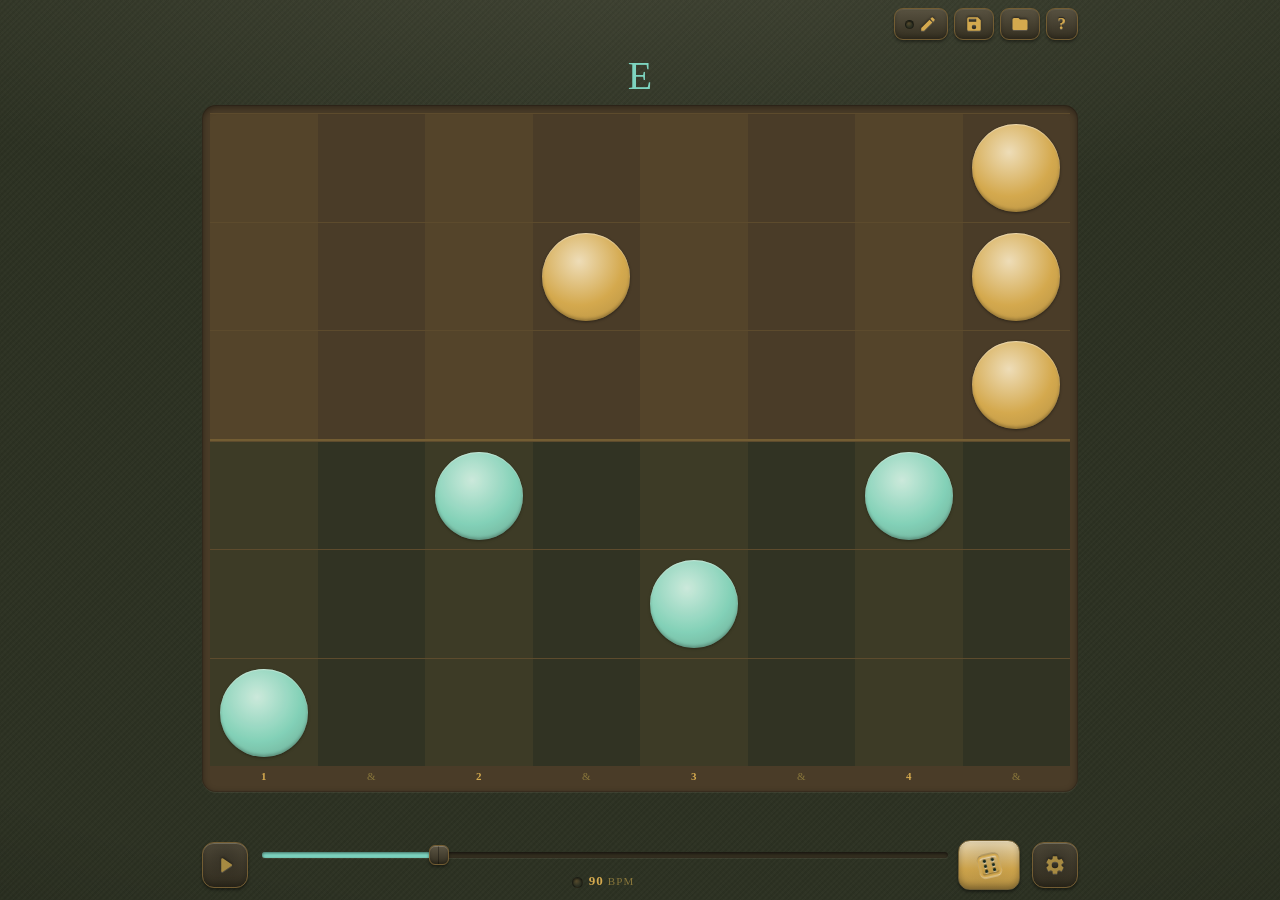
==== commit 1b9be012: "v3.24.0 - "Let other apps play": the audio trade gets its own control Four rounds of naming were stu" ====
--- a/index.html
+++ b/index.html
@@ -389,6 +389,24 @@
         </label>
       </div>
 
+      <!-- On its OWN full-width row, deliberately outside the 2x2 (session 48e).
+           The four above are sound SOURCES; this one is device behaviour, so it
+           reads as a different kind of setting, and full width fits a real phrase
+           instead of another cryptic word. It is the opt-OUT: the app takes the
+           audio by default, because nearly everyone keeps a phone on silent and a
+           polite default would mean a clickless first impression for almost
+           everyone. Measured at 375x553 before adding: the Preferences panel had
+           155.89px of slack under the 88dvh cap and this row costs 49.5px. Three
+           across was measured and rejected - a third-width lamp is 109px and
+           "Metronome" alone is 83px of text before its jewel. -->
+      <div class="lamp-row one">
+        <label class="lamp" data-help="share-audio-toggle">
+          <input id="share-audio-toggle" type="checkbox" />
+          <span class="jewel"></span>
+          <span class="t">Let other apps play</span>
+        </label>
+      </div>
+
       <!-- ONE ROW OF THREE (his call, session 44c). Tone shipped on a row of its
            own under the Sound lamps, on the argument that it's a sound setting
            rather than an appearance one — but `.control-row` is a 3-slot grid and
--- a/css/styles.css
+++ b/css/styles.css
@@ -801,7 +801,27 @@
    page from claiming the gesture as a scroll; .dragging dims the grabbed note
    while it travels (no transform, so no compositing layer under it). */
 .grid-track.editable .cell.filled { touch-action: none; }
-.grid-track.editable .cell.dragging { opacity: 0.5; }
+/* The dragged note is LIFTED OUT: the source keeps only a faint trace of where it
+   came from, the carried copy rides under the finger as `.drag-ghost` (app.js),
+   and the cell it would land in is ringed. An occupied target rings AND makes room
+   (its own note dims), because that drop is a swap, not an overwrite. */
+.grid-track.editable .cell.dragging .note { opacity: 0.18; }
+.grid-track.editable .cell.drop-target { box-shadow: inset 0 0 0 2px var(--active); }
+.grid-track.editable .cell.drop-swap .note { opacity: 0.45; }
+/* Body-level so it can travel outside the grid; z-index 50 sits above the sheet
+   (20) and the dropdown panel (40), under the modals (60). It must never swallow
+   the hit-test that finds the drop target. */
+.drag-ghost {
+  position: fixed;
+  left: 0;
+  top: 0;
+  z-index: 50;
+  pointer-events: none;
+  display: flex;
+  align-items: center;
+  justify-content: center;
+}
+.drag-ghost .note { box-shadow: 0 4px 12px rgba(0, 0, 0, 0.55), inset 0 1px 1px rgba(255, 255, 255, 0.42); }
 
 /* The notes are the hero, so they read as physical domed tokens: a top-lit radial
    fill + an inset rim-light and under-shadow. The fret numeral sits centre, on the
@@ -1104,7 +1124,7 @@
 }
 
 /* ---- Options / Saved sheets ---- */
-.sheet { position: fixed; inset: 0; z-index: 20; display: flex; flex-direction: column; justify-content: flex-end; --sheet-ms: 220ms; }
+.sheet { position: fixed; inset: 0; z-index: 20; display: flex; flex-direction: column; justify-content: flex-end; --sheet-ms: 300ms; }
 .sheet-backdrop { position: absolute; inset: 0; background: rgba(10, 6, 3, 0.48); transition: opacity var(--sheet-ms) ease; }
 /* the sheet is the same tweed object, lifted forward, with a hardware hairline lip */
 .sheet-panel {
@@ -1122,7 +1142,12 @@
     repeating-linear-gradient(-45deg, rgba(255, 245, 225, 0.02) 0 2px, transparent 2px 4px),
     var(--faceplate);
   box-shadow: 0 -12px 34px rgba(0, 0, 0, 0.5), inset 0 1px 0 rgba(255, 245, 225, 0.10);
-  transition: transform var(--sheet-ms) cubic-bezier(0.22, 0.61, 0.36, 1);
+  /* EASE-IN-OUT, his call: "maybe it should start slower and speed up". Both
+     earlier curves left fast and decelerated; this one starts gently, gathers
+     pace through the middle and still settles rather than slamming. Push toward
+     (0.8, 0, 0.2, 1) for a more pronounced version, back toward an out-curve if
+     it starts to feel like it arrives too abruptly. */
+  transition: transform var(--sheet-ms) cubic-bezier(0.65, 0, 0.35, 1);
 }
 /* Sheets slide up from the bottom edge (his note, session 48). ENTER is free via
    @starting-style: the panel's first painted frame is the closed transform, so it
@@ -1690,6 +1715,9 @@
    control (keyboard + a11y intact). */
 /* A 2x2 bank of switches, on the panel's grid so it aligns with the rows above. */
 .lamp-row { display: grid; grid-template-columns: repeat(2, 1fr); gap: 8px; }
+/* The full-width fifth lamp sits on its own row under the 2x2: device behaviour
+   rather than a sound source, and the width buys a real phrase for a label. */
+.lamp-row.one { grid-template-columns: 1fr; margin-top: 8px; }
 .lamp {
   display: flex;
   align-items: center;
